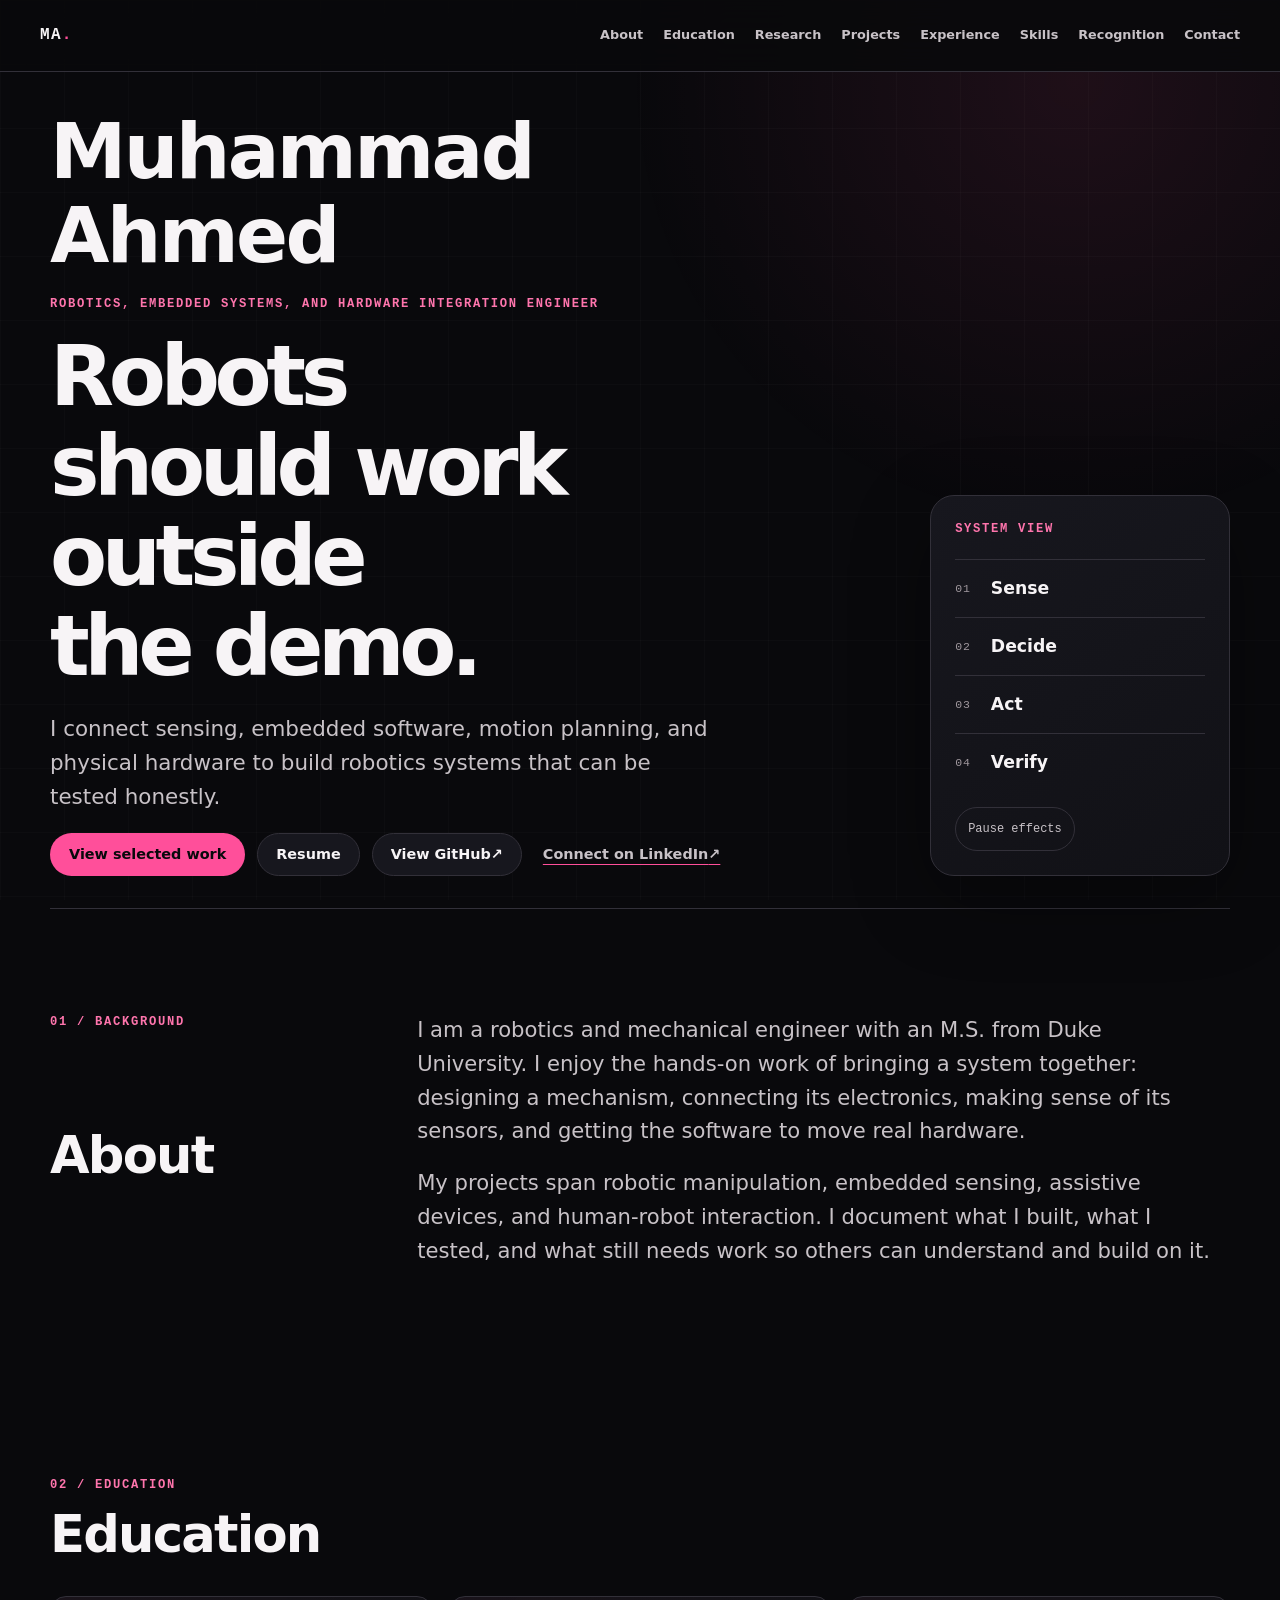
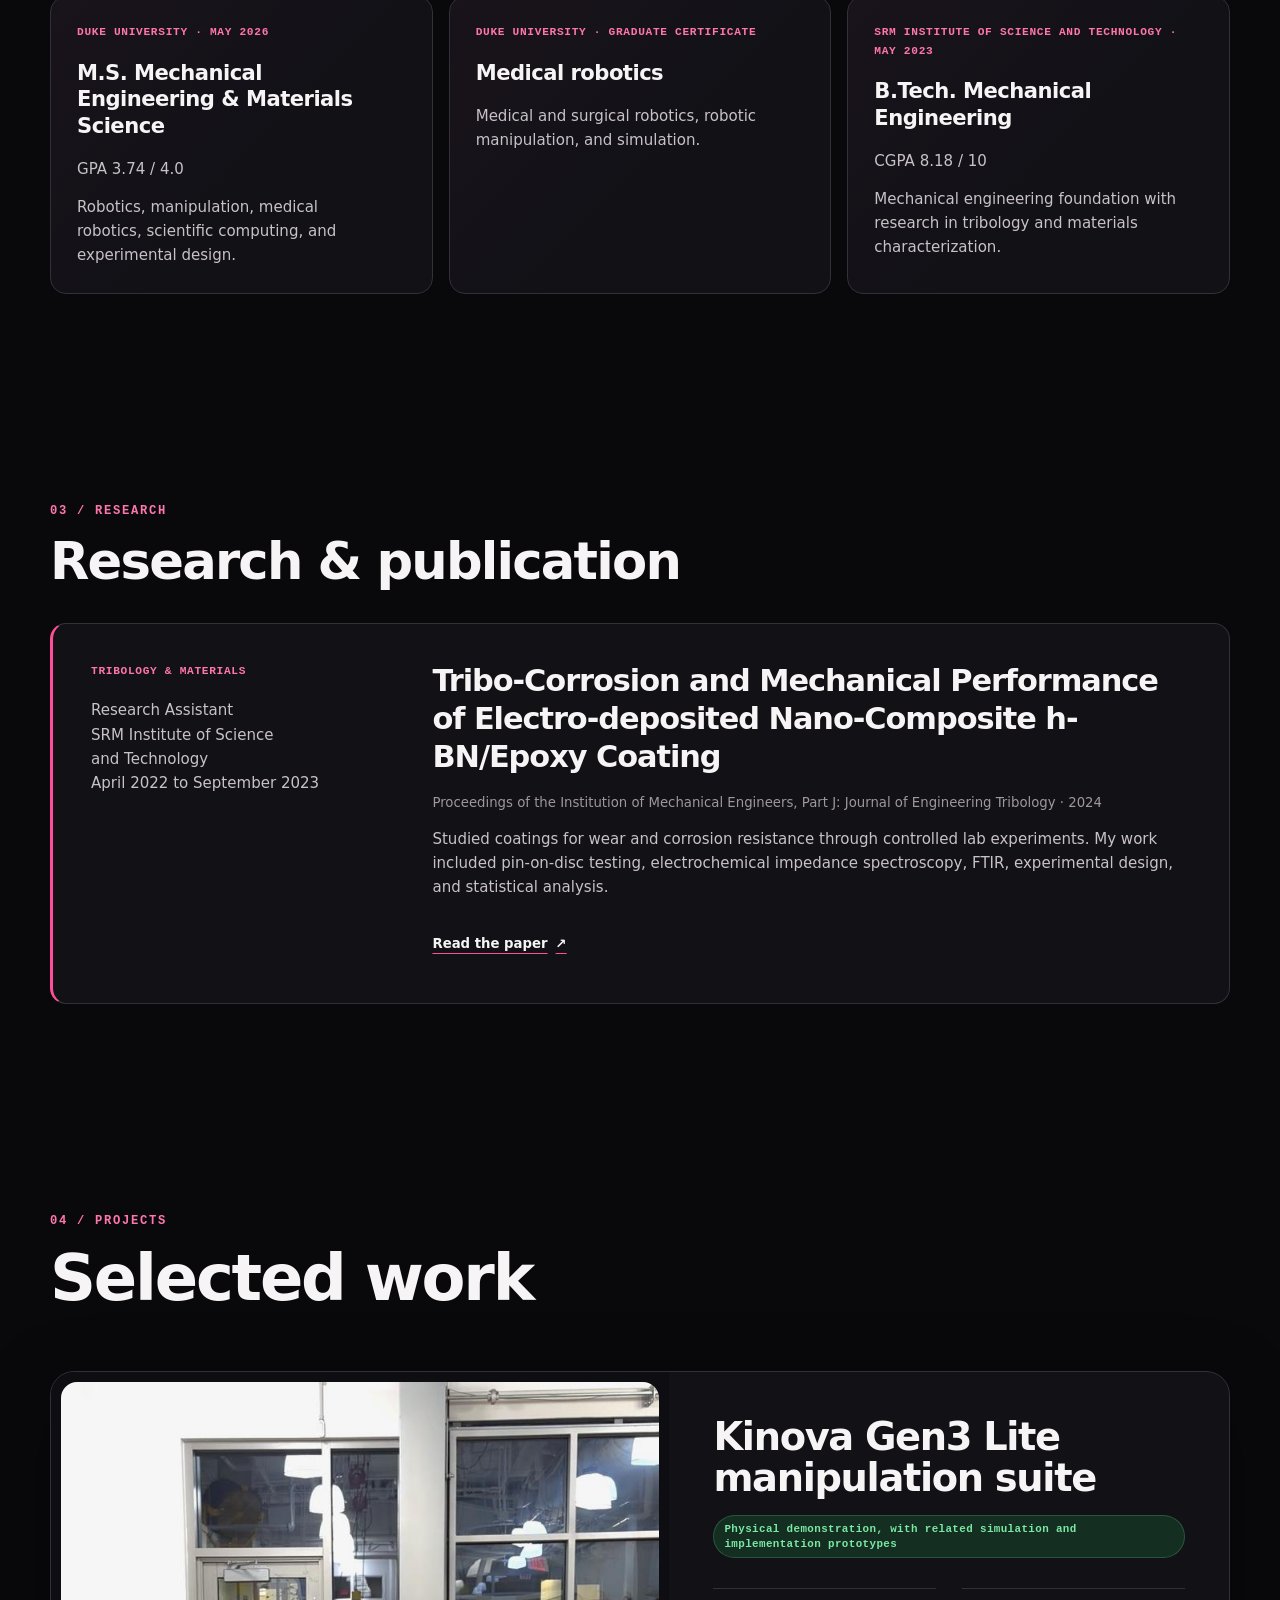
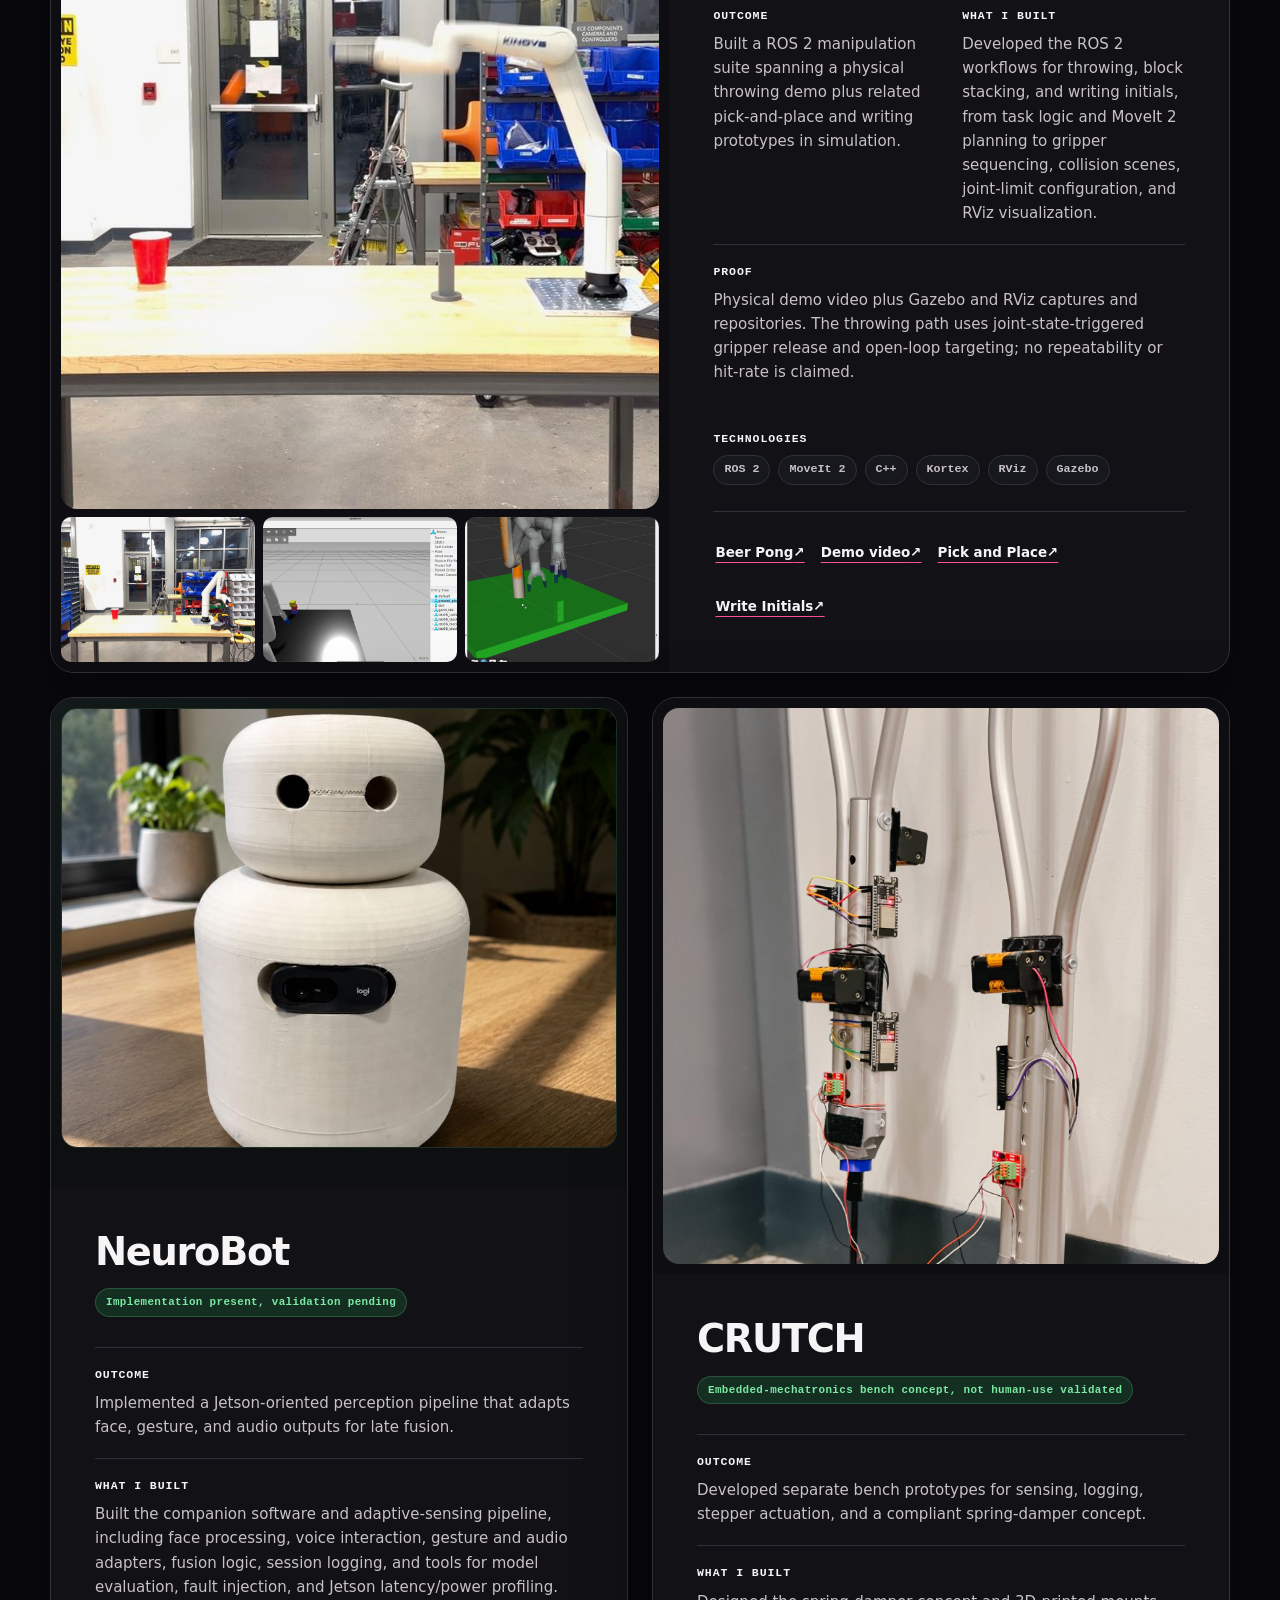
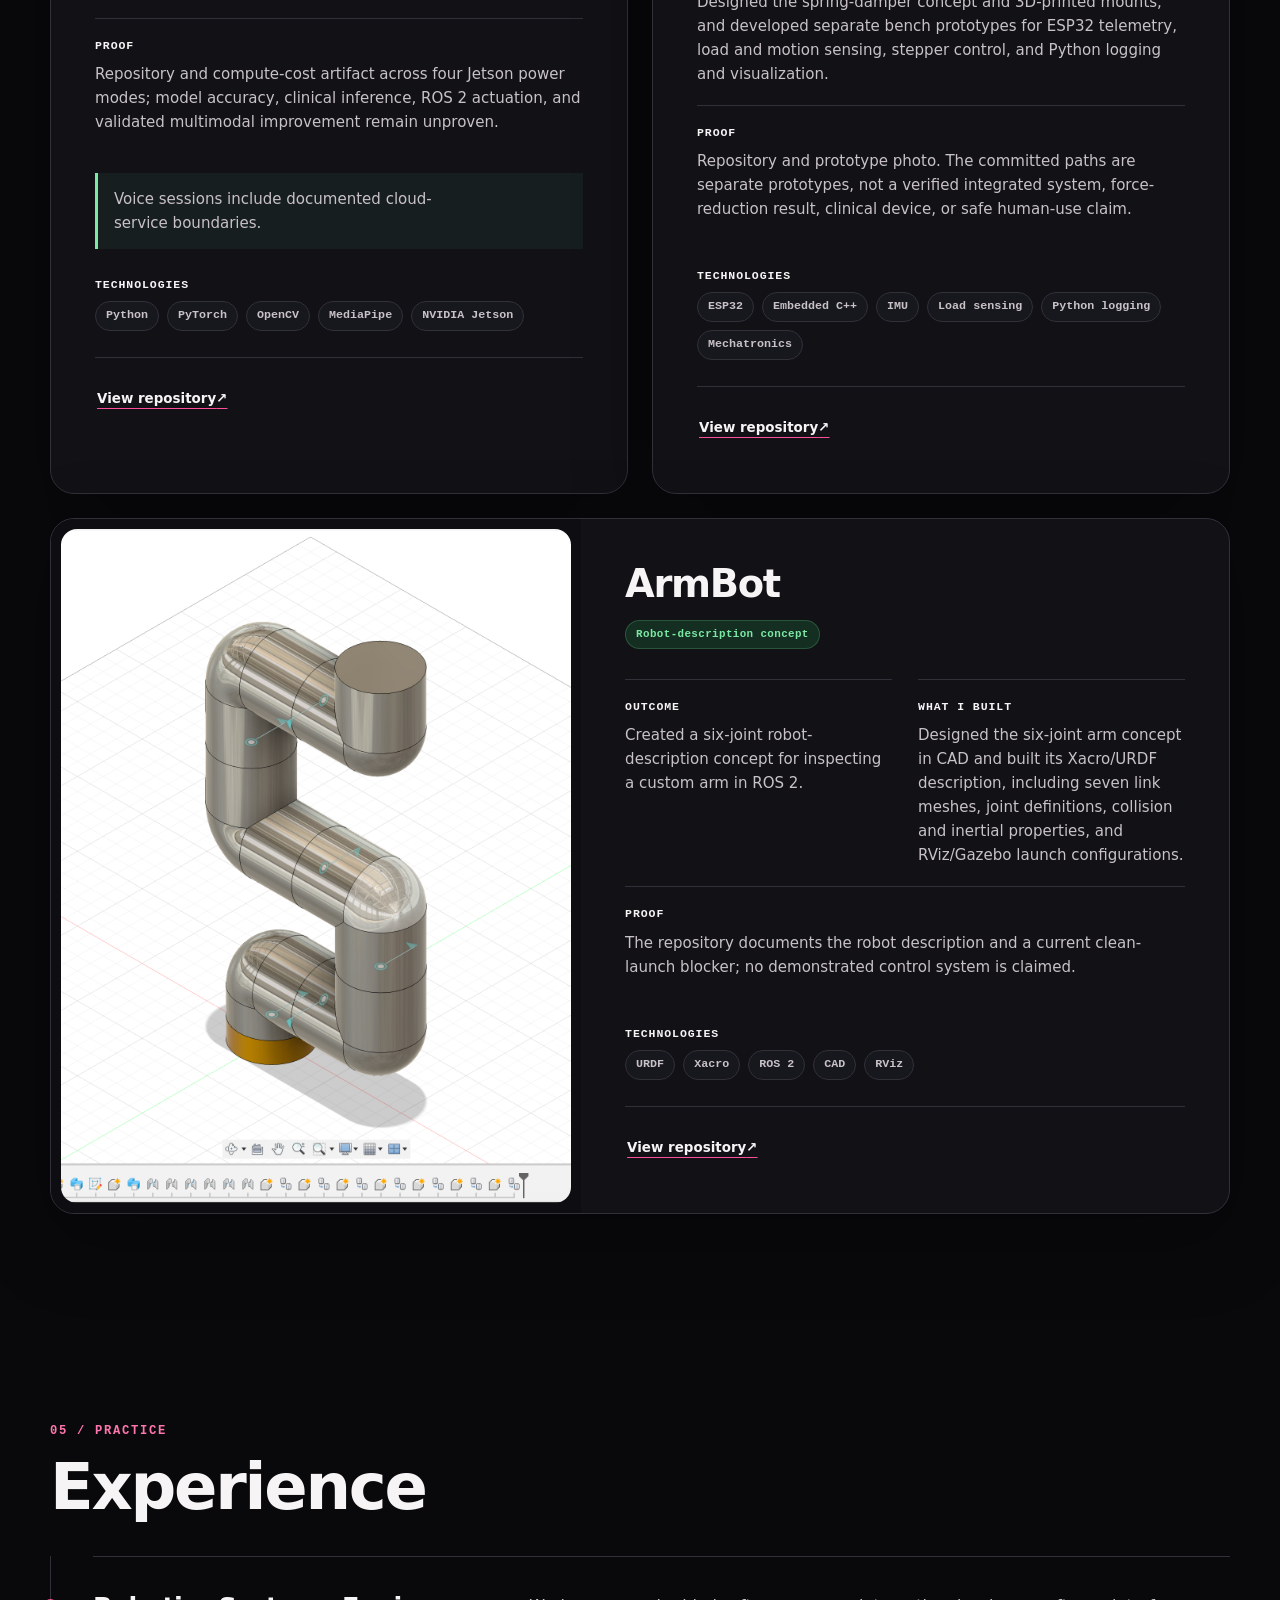
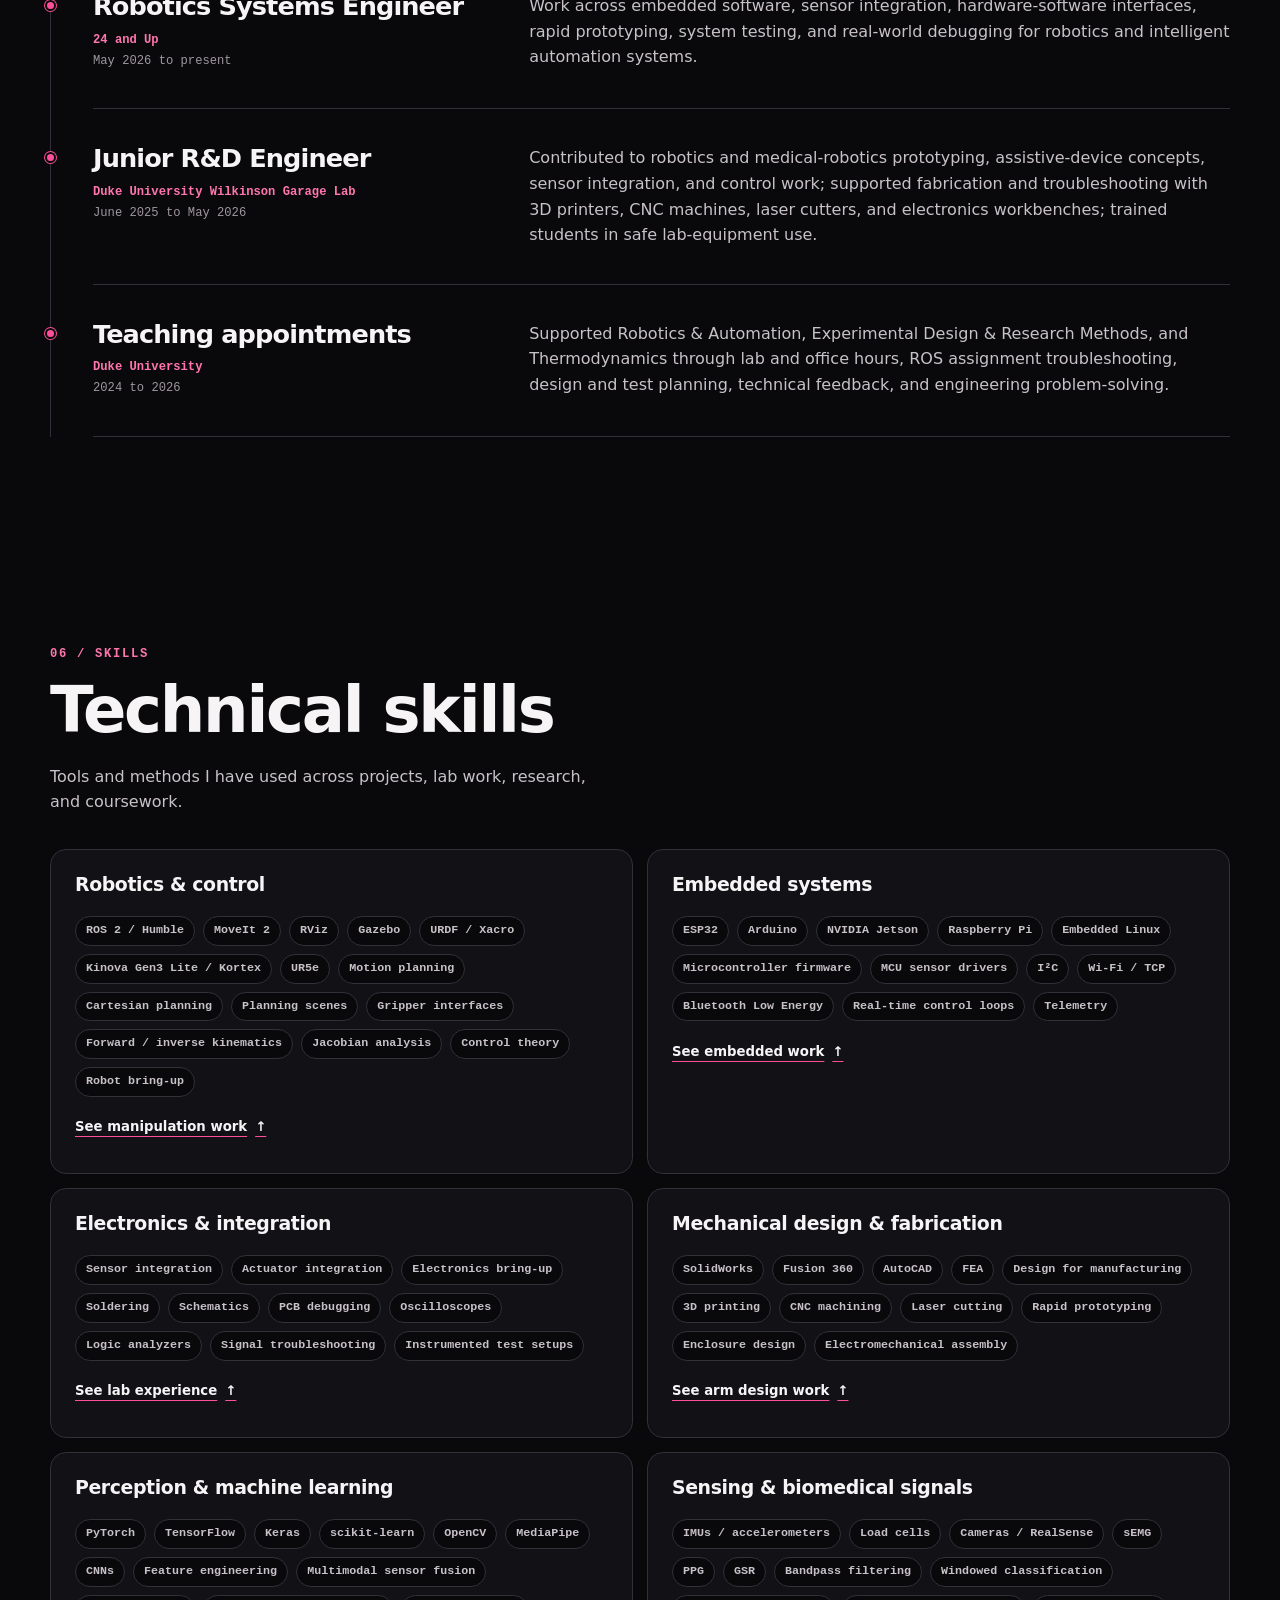
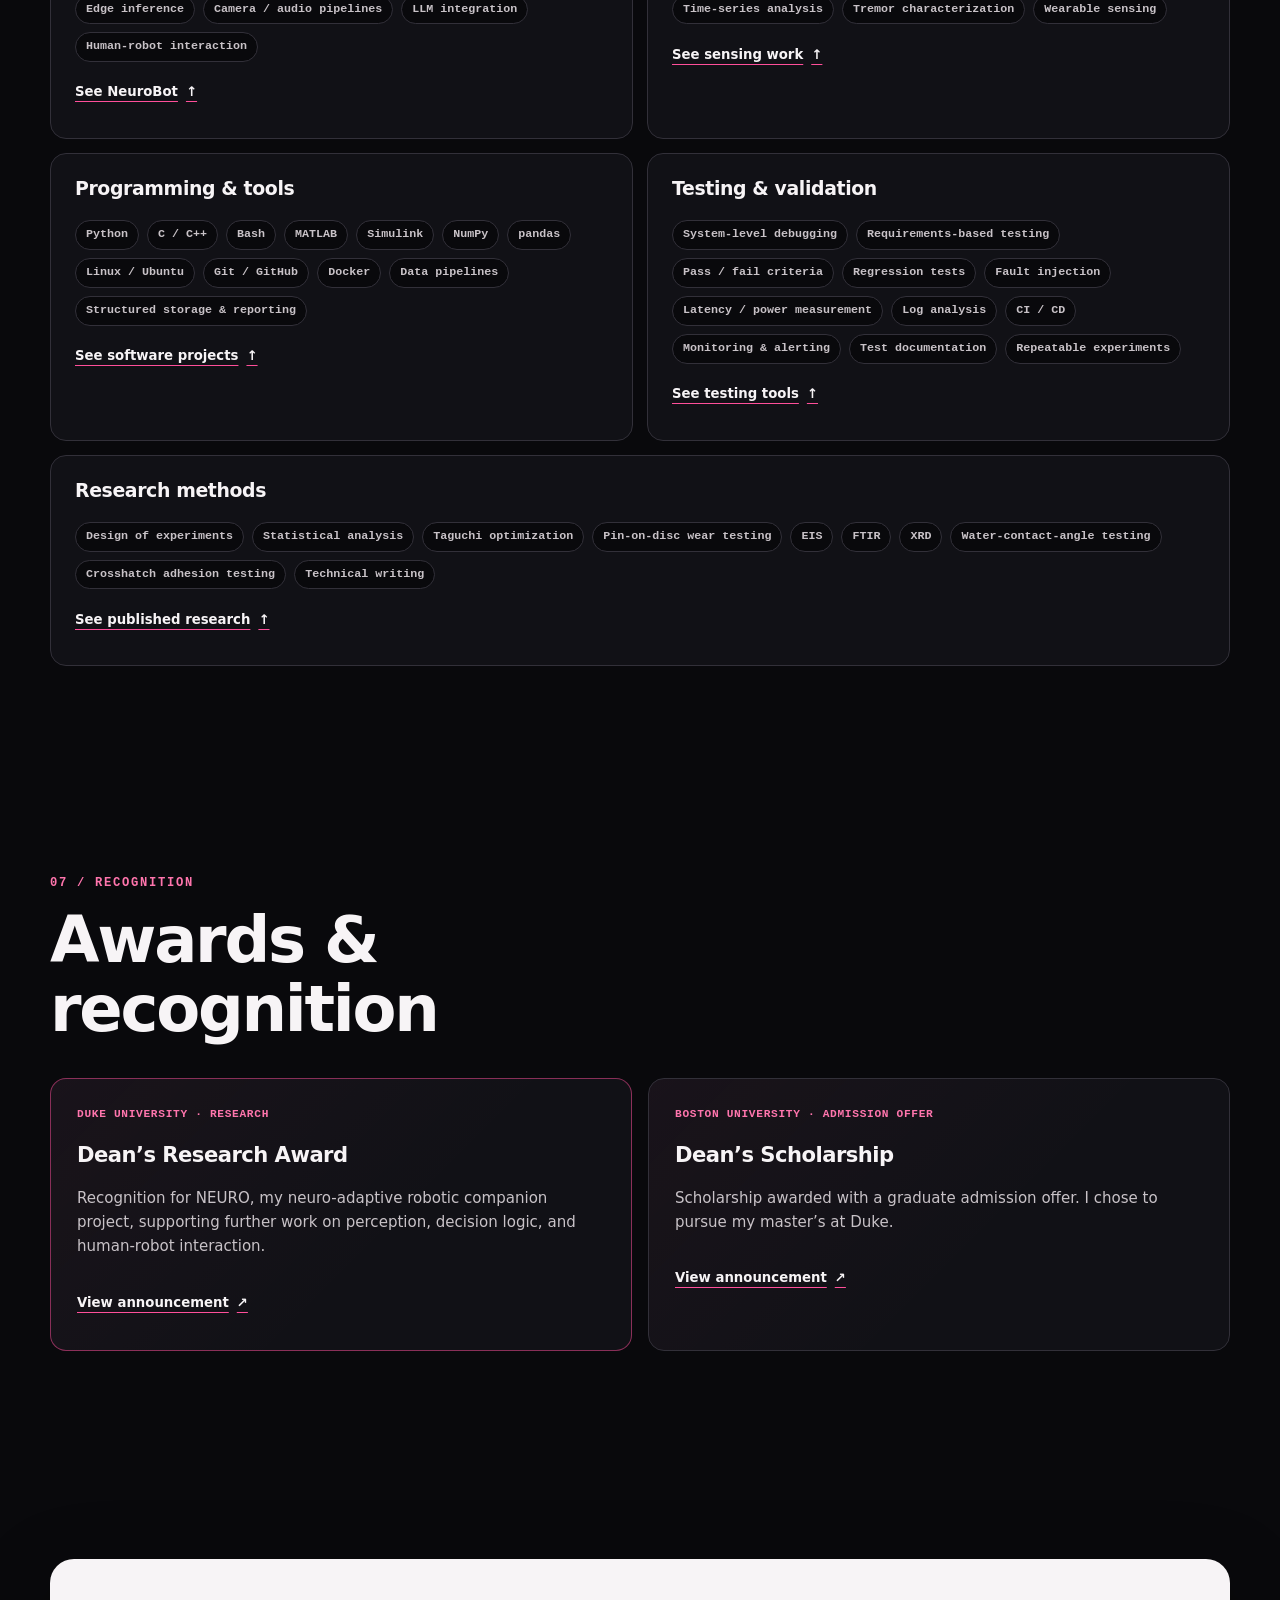
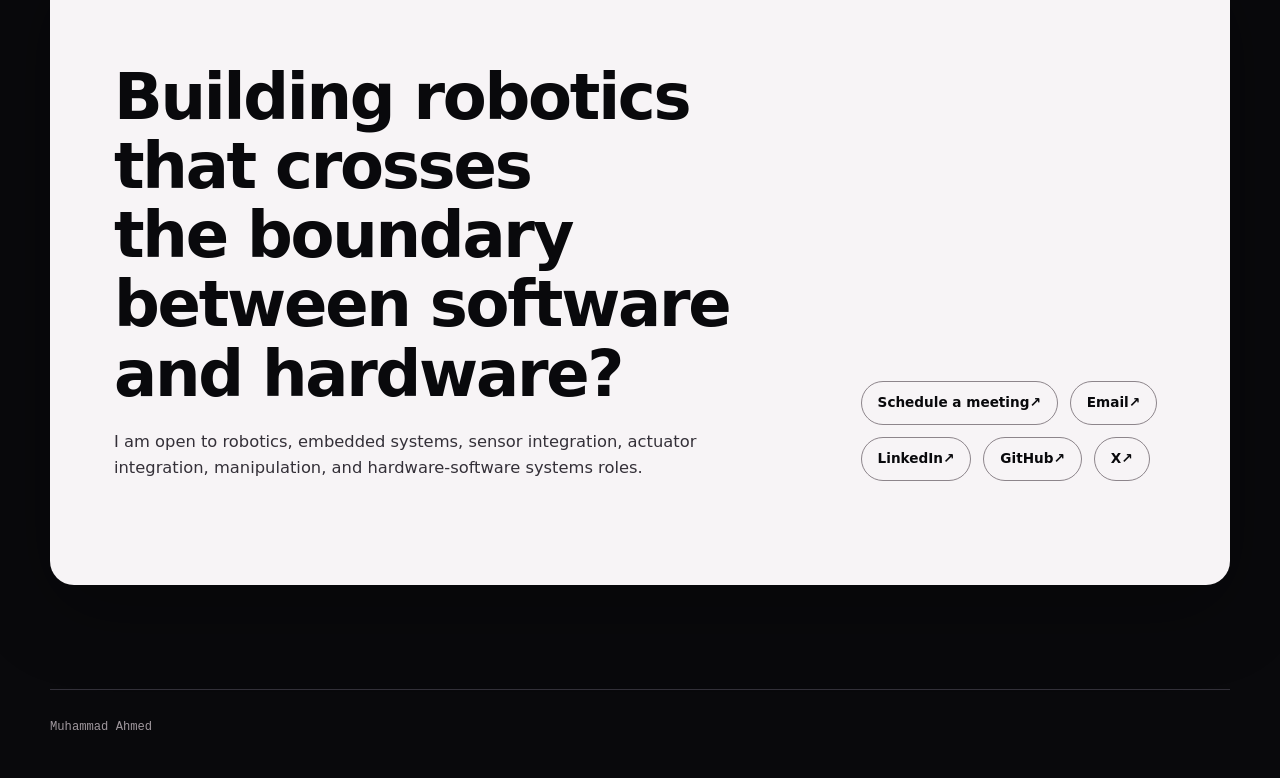
==== index.html @ 580969c0 "Clarify full project scope with What I built descriptions" ====
<!doctype html>
<html lang="en">
<head>
  <meta charset="utf-8">
  <meta name="viewport" content="width=device-width, initial-scale=1">
  <title>Muhammad Ahmed | Robotics and Embedded Systems Engineer</title>
  <meta name="description" content="Robotics and embedded systems portfolio featuring ROS 2 manipulation, embedded sensing, edge perception, and hardware-software integration projects by Muhammad Ahmed.">
  <link rel="canonical" href="https://ahmedshaikh77.github.io/Muhammad-Ahmed-Portfolio/">
  <link rel="icon" href="assets/icons/favicon.svg" type="image/svg+xml">
  <meta name="theme-color" content="#09090c">
  <meta property="og:type" content="profile">
  <meta property="og:title" content="Muhammad Ahmed | Robotics and Embedded Systems Engineer">
  <meta property="og:description" content="Selected work in ROS 2 manipulation, embedded sensing, edge perception, and hardware-software integration.">
  <meta property="og:url" content="https://ahmedshaikh77.github.io/Muhammad-Ahmed-Portfolio/">
  <meta property="og:image" content="https://ahmedshaikh77.github.io/Muhammad-Ahmed-Portfolio/assets/images/social-preview.png">
  <meta property="og:image:width" content="1200">
  <meta property="og:image:height" content="630">
  <meta name="twitter:card" content="summary_large_image">
  <meta name="twitter:title" content="Muhammad Ahmed | Robotics and Embedded Systems Engineer">
  <meta name="twitter:description" content="Selected work in ROS 2, embedded sensing, and edge perception.">
  <meta name="twitter:image" content="https://ahmedshaikh77.github.io/Muhammad-Ahmed-Portfolio/assets/images/social-preview.png">
  <link rel="stylesheet" href="assets/css/styles.css?v=20260903-5">
  <link rel="stylesheet" href="assets/css/effects.css?v=20260903-2">
  <script type="application/ld+json">
  {
    "@context": "https://schema.org",
    "@type": "ProfilePage",
    "url": "https://ahmedshaikh77.github.io/Muhammad-Ahmed-Portfolio/",
    "mainEntity": {
      "@type": "Person",
      "name": "Muhammad Ahmed",
      "jobTitle": "Robotics, Embedded Systems, and Hardware Integration Engineer",
      "email": "mailto:muhammadahmed.shaikh@duke.edu",
      "alumniOf": {
        "@type": "CollegeOrUniversity",
        "name": "Duke University"
      },
      "sameAs": [
        "https://github.com/Ahmedshaikh77",
        "https://www.linkedin.com/in/muhammad-ahmed-nazir-shaikh/",
        "https://x.com/ShaikhRobotics"
      ]
    }
  }
  </script>
</head>
<body>
  <a class="skip-link" href="#main-content">Skip to main content</a>
  <header class="site-header" data-header>
    <a class="brand" href="#top" aria-label="Muhammad Ahmed, home">MA<span aria-hidden="true">.</span></a>
    <button class="menu-button" type="button" aria-controls="primary-navigation" aria-expanded="false">
      <span class="menu-button__label">Menu</span>
      <span class="menu-button__icon" aria-hidden="true"></span>
    </button>
    <nav id="primary-navigation" class="site-nav" aria-label="Primary navigation">
      <a href="#about">About</a>
      <a href="#education">Education</a>
      <a href="#research">Research</a>
      <a href="#work">Projects</a>
      <a href="#experience">Experience</a>
      <a href="#capabilities">Skills</a>
      <a href="#recognition">Recognition</a>
      <a href="#contact">Contact</a>
    </nav>
  </header>
  <main id="main-content">
    <section id="top" class="hero" aria-labelledby="hero-title">
      <canvas class="hero-stream" aria-hidden="true" hidden></canvas>
      <div class="hero__copy">
        <p class="hero__name">Muhammad Ahmed</p>
        <p class="eyebrow">Robotics, Embedded Systems, and Hardware Integration Engineer</p>
        <h1 id="hero-title">Robots should work outside the demo.</h1>
        <p class="hero__lede">I connect sensing, embedded software, motion planning, and physical hardware to build robotics systems that can be tested honestly.</p>
        <div class="hero__actions" aria-label="Portfolio actions">
          <a class="button button--primary" href="#work">View selected work</a>
          <a class="button button--secondary" href="assets/resume/Muhammad-Ahmed.pdf" target="_blank" rel="noopener noreferrer" aria-label="Open Muhammad Ahmed resume (opens in a new tab)">Resume</a>
          <a class="button button--secondary" href="https://github.com/Ahmedshaikh77" target="_blank" rel="noopener noreferrer" aria-label="View Muhammad Ahmed on GitHub (opens in a new tab)">View GitHub <span aria-hidden="true">&#8599;</span></a>
          <a class="text-link" href="https://www.linkedin.com/in/muhammad-ahmed-nazir-shaikh/" target="_blank" rel="noopener noreferrer" aria-label="Connect with Muhammad Ahmed on LinkedIn (opens in a new tab)">Connect on LinkedIn <span aria-hidden="true">&#8599;</span></a>
        </div>
      </div>
      <aside class="hero__system" aria-label="Engineering focus">
        <p class="system-label">SYSTEM VIEW</p>
        <ol>
          <li><span>01</span> Sense</li>
          <li><span>02</span> Decide</li>
          <li><span>03</span> Act</li>
          <li><span>04</span> Verify</li>
        </ol>
        <button class="motion-toggle" type="button" hidden>Pause effects</button>
      </aside>
    </section>

    <section id="about" class="about" aria-labelledby="about-title">
      <div class="section-heading"><h2 id="about-title">About</h2></div>
      <div class="about__copy">
        <p>I am a robotics and mechanical engineer with an M.S. from Duke University. I enjoy the hands-on work of bringing a system together: designing a mechanism, connecting its electronics, making sense of its sensors, and getting the software to move real hardware.</p>
        <p>My projects span robotic manipulation, embedded sensing, assistive devices, and human-robot interaction. I document what I built, what I tested, and what still needs work so others can understand and build on it.</p>
      </div>
    </section>

    <section id="education" class="education" aria-labelledby="education-title">
      <div class="section-heading"><h2 id="education-title">Education</h2></div>
      <div class="education__grid">
        <article class="education-card">
          <p class="detail-label">Duke University · May 2026</p>
          <h3>M.S. Mechanical Engineering &amp; Materials Science</h3>
          <p>GPA 3.74 / 4.0</p>
          <p class="education-card__focus">Robotics, manipulation, medical robotics, scientific computing, and experimental design.</p>
        </article>
        <article class="education-card">
          <p class="detail-label">Duke University · Graduate Certificate</p>
          <h3>Medical robotics</h3>
          <p class="education-card__focus">Medical and surgical robotics, robotic manipulation, and simulation.</p>
        </article>
        <article class="education-card">
          <p class="detail-label">SRM Institute of Science and Technology · May 2023</p>
          <h3>B.Tech. Mechanical Engineering</h3>
          <p>CGPA 8.18 / 10</p>
          <p class="education-card__focus">Mechanical engineering foundation with research in tribology and materials characterization.</p>
        </article>
      </div>
    </section>

    <section id="research" class="research" aria-labelledby="research-title">
      <div class="section-heading"><h2 id="research-title">Research &amp; publication</h2></div>
      <article class="publication">
        <div class="publication__context"><p class="detail-label">Tribology &amp; materials</p><p>Research Assistant<br>SRM Institute of Science and Technology<br>April 2022 to September 2023</p></div>
        <div class="publication__body">
          <h3>Tribo-Corrosion and Mechanical Performance of Electro-deposited Nano-Composite h-BN/Epoxy Coating</h3>
          <p class="publication__journal">Proceedings of the Institution of Mechanical Engineers, Part J: Journal of Engineering Tribology · 2024</p>
          <p>Studied coatings for wear and corrosion resistance through controlled lab experiments. My work included pin-on-disc testing, electrochemical impedance spectroscopy, FTIR, experimental design, and statistical analysis.</p>
          <a class="evidence-link" href="https://journals.sagepub.com/doi/10.1177/13506501241257560" target="_blank" rel="noopener noreferrer" aria-label="Read Tribo-Corrosion and Mechanical Performance of Electro-deposited Nano-Composite h-BN/Epoxy Coating (opens in a new tab)">Read the paper <span aria-hidden="true">&#8599;</span></a>
        </div>
      </article>
    </section>

    <section id="work" class="work" aria-labelledby="work-title">
      <div class="section-heading">
        <h2 id="work-title">Selected work</h2>
      </div>
      <article id="project-kinova" class="project-card project-card--featured" aria-labelledby="project-kinova-title">
        <div class="project-card__media">
          <figure class="project-card__cover">
            <img src="assets/images/projects/kinova-ball-mid-air.jpeg" alt="Kinova Gen3 Lite arm after releasing a ping-pong ball toward a cup target." width="1600" height="907">
          </figure>
          <div class="project-gallery" aria-label="Supporting Kinova project evidence">
            <figure><img src="assets/images/projects/kinova-wind-up.jpeg" alt="Kinova Gen3 Lite arm in its wind-up pose before throwing a ping-pong ball." width="1600" height="905" loading="lazy"></figure>
            <figure><img src="assets/images/projects/kinova-stack-gazebo.png" alt="Gazebo view of the Kinova Gen3 Lite pick-and-place stacking scene." width="3440" height="1872" loading="lazy"></figure>
            <figure><img src="assets/images/projects/kinova-stack-rviz.png" alt="RViz view of the Kinova Gen3 Lite pick-and-place stack and planning scene." width="1274" height="1008" loading="lazy"></figure>
          </div>
        </div>
        <div class="project-card__content">
          <header class="project-card__header">
            <h3 id="project-kinova-title">Kinova Gen3 Lite manipulation suite</h3>
            <p class="project-card__status">Physical demonstration, with related simulation and implementation prototypes</p>
          </header>
          <dl class="project-card__facts">
            <div><dt>Outcome</dt><dd>Built a ROS 2 manipulation suite spanning a physical throwing demo plus related pick-and-place and writing prototypes in simulation.</dd></div>
            <div><dt>What I built</dt><dd>Developed the ROS 2 workflows for throwing, block stacking, and writing initials, from task logic and MoveIt 2 planning to gripper sequencing, collision scenes, joint-limit configuration, and RViz visualization.</dd></div>
            <div><dt>Proof</dt><dd>Physical demo video plus Gazebo and RViz captures and repositories. The throwing path uses joint-state-triggered gripper release and open-loop targeting; no repeatability or hit-rate is claimed.</dd></div>
          </dl>
          <div class="project-card__technologies">
            <h4>Technologies</h4>
            <ul><li>ROS 2</li><li>MoveIt 2</li><li>C++</li><li>Kortex</li><li>RViz</li><li>Gazebo</li></ul>
          </div>
          <div class="project-card__links" aria-label="Kinova project links">
            <a href="https://github.com/Ahmedshaikh77/KinovaGen3-Beer-Pong" target="_blank" rel="noopener noreferrer" aria-label="View the Kinova Beer Pong repository (opens in a new tab)">Beer Pong <span aria-hidden="true">&#8599;</span></a>
            <a href="https://github.com/Ahmedshaikh77/KinovaGen3-Beer-Pong/blob/main/docs/Kinova%20Gen3%20Lite%20Beer%20Pong%20Demo.mp4" target="_blank" rel="noopener noreferrer" aria-label="View the Kinova Beer Pong demo video (opens in a new tab)">Demo video <span aria-hidden="true">&#8599;</span></a>
            <a href="https://github.com/Ahmedshaikh77/kinovaGen3-Pick-and-Place" target="_blank" rel="noopener noreferrer" aria-label="View the Kinova Pick and Place repository (opens in a new tab)">Pick and Place <span aria-hidden="true">&#8599;</span></a>
            <a href="https://github.com/Ahmedshaikh77/KinovaGen3-Write-Initials" target="_blank" rel="noopener noreferrer" aria-label="View the Kinova Write Initials repository (opens in a new tab)">Write Initials <span aria-hidden="true">&#8599;</span></a>
          </div>
        </div>
      </article>

      <article id="project-neurobot" class="project-card" aria-labelledby="project-neurobot-title">
        <div class="project-card__media"><figure class="project-card__cover"><img src="assets/images/projects/neurobot.jpg" alt="White 3D-printed NeuroBot prototype with a front-facing camera on a sunlit table." width="800" height="1066" loading="lazy"></figure></div>
        <div class="project-card__content">
          <header class="project-card__header"><h3 id="project-neurobot-title">NeuroBot</h3><p class="project-card__status">Implementation present, validation pending</p></header>
          <dl class="project-card__facts">
            <div><dt>Outcome</dt><dd>Implemented a Jetson-oriented perception pipeline that adapts face, gesture, and audio outputs for late fusion.</dd></div>
            <div><dt>What I built</dt><dd>Built the companion software and adaptive-sensing pipeline, including face processing, voice interaction, gesture and audio adapters, fusion logic, session logging, and tools for model evaluation, fault injection, and Jetson latency/power profiling.</dd></div>
            <div><dt>Proof</dt><dd>Repository and compute-cost artifact across four Jetson power modes; model accuracy, clinical inference, ROS 2 actuation, and validated multimodal improvement remain unproven.</dd></div>
          </dl>
          <p class="project-card__note">Voice sessions include documented cloud-service boundaries.</p>
          <div class="project-card__technologies"><h4>Technologies</h4><ul><li>Python</li><li>PyTorch</li><li>OpenCV</li><li>MediaPipe</li><li>NVIDIA Jetson</li></ul></div>
          <div class="project-card__links" aria-label="NeuroBot project links"><a href="https://github.com/Ahmedshaikh77/Neuro-Adaptive-Robotic-Companion" target="_blank" rel="noopener noreferrer" aria-label="View the NeuroBot repository (opens in a new tab)">View repository <span aria-hidden="true">&#8599;</span></a></div>
        </div>
      </article>

      <article id="project-crutch" class="project-card" aria-labelledby="project-crutch-title">
        <div class="project-card__media"><figure class="project-card__cover"><img src="assets/images/projects/crutch-prototype.jpeg" alt="Photograph of the CRUTCH prototype assembly used for exploratory bench work." width="1536" height="1536" loading="lazy"></figure></div>
        <div class="project-card__content">
          <header class="project-card__header"><h3 id="project-crutch-title">CRUTCH</h3><p class="project-card__status">Embedded-mechatronics bench concept, not human-use validated</p></header>
          <dl class="project-card__facts">
            <div><dt>Outcome</dt><dd>Developed separate bench prototypes for sensing, logging, stepper actuation, and a compliant spring-damper concept.</dd></div>
            <div><dt>What I built</dt><dd>Designed the spring-damper concept and 3D-printed mounts, and developed separate bench prototypes for ESP32 telemetry, load and motion sensing, stepper control, and Python logging and visualization.</dd></div>
            <div><dt>Proof</dt><dd>Repository and prototype photo. The committed paths are separate prototypes, not a verified integrated system, force-reduction result, clinical device, or safe human-use claim.</dd></div>
          </dl>
          <div class="project-card__technologies"><h4>Technologies</h4><ul><li>ESP32</li><li>Embedded C++</li><li>IMU</li><li>Load sensing</li><li>Python logging</li><li>Mechatronics</li></ul></div>
          <div class="project-card__links" aria-label="CRUTCH project links"><a href="https://github.com/Ahmedshaikh77/Comfortable-Responsive-Universal-Technology-for-Crutch-Health-CRUTCH" target="_blank" rel="noopener noreferrer" aria-label="View the CRUTCH repository (opens in a new tab)">View repository <span aria-hidden="true">&#8599;</span></a></div>
        </div>
      </article>

      <article id="project-armbot" class="project-card" aria-labelledby="project-armbot-title">
        <div class="project-card__media"><figure class="project-card__cover"><img src="assets/images/projects/armbot-cad.png" alt="CAD perspective view of the six-joint ArmBot concept." width="3452" height="1700" loading="lazy"></figure></div>
        <div class="project-card__content">
          <header class="project-card__header"><h3 id="project-armbot-title">ArmBot</h3><p class="project-card__status">Robot-description concept</p></header>
          <dl class="project-card__facts">
            <div><dt>Outcome</dt><dd>Created a six-joint robot-description concept for inspecting a custom arm in ROS 2.</dd></div>
            <div><dt>What I built</dt><dd>Designed the six-joint arm concept in CAD and built its Xacro/URDF description, including seven link meshes, joint definitions, collision and inertial properties, and RViz/Gazebo launch configurations.</dd></div>
            <div><dt>Proof</dt><dd>The repository documents the robot description and a current clean-launch blocker; no demonstrated control system is claimed.</dd></div>
          </dl>
          <div class="project-card__technologies"><h4>Technologies</h4><ul><li>URDF</li><li>Xacro</li><li>ROS 2</li><li>CAD</li><li>RViz</li></ul></div>
          <div class="project-card__links" aria-label="ArmBot project links"><a href="https://github.com/Ahmedshaikh77/6DOF-Robot" target="_blank" rel="noopener noreferrer" aria-label="View the ArmBot repository (opens in a new tab)">View repository <span aria-hidden="true">&#8599;</span></a></div>
        </div>
      </article>
    </section>

    <section id="experience" class="experience" aria-labelledby="experience-title">
      <div class="section-heading"><h2 id="experience-title">Experience</h2></div>
      <div class="experience__list">
        <article class="experience-item">
          <header><h3>Robotics Systems Engineer</h3><p>24 and Up</p><p><time datetime="2026-05">May 2026</time> to present</p></header>
          <p>Work across embedded software, sensor integration, hardware-software interfaces, rapid prototyping, system testing, and real-world debugging for robotics and intelligent automation systems.</p>
        </article>
        <article class="experience-item">
          <header><h3>Junior R&amp;D Engineer</h3><p>Duke University Wilkinson Garage Lab</p><p><time datetime="2025-06">June 2025</time> to <time datetime="2026-05">May 2026</time></p></header>
          <p>Contributed to robotics and medical-robotics prototyping, assistive-device concepts, sensor integration, and control work; supported fabrication and troubleshooting with 3D printers, CNC machines, laser cutters, and electronics workbenches; trained students in safe lab-equipment use.</p>
        </article>
        <article class="experience-item">
          <header><h3>Teaching appointments</h3><p>Duke University</p><p><time datetime="2024">2024</time> to <time datetime="2026">2026</time></p></header>
          <p>Supported Robotics &amp; Automation, Experimental Design &amp; Research Methods, and Thermodynamics through lab and office hours, ROS assignment troubleshooting, design and test planning, technical feedback, and engineering problem-solving.</p>
        </article>
      </div>
    </section>

    <section id="capabilities" class="capabilities" aria-labelledby="capabilities-title">
      <div class="section-heading"><h2 id="capabilities-title">Technical skills</h2><p class="section-intro">Tools and methods I have used across projects, lab work, research, and coursework.</p></div>
      <div class="capabilities__grid">
        <section class="capability" aria-labelledby="capability-robotics-title"><h3 id="capability-robotics-title">Robotics &amp; control</h3><ul><li>ROS 2 / Humble</li><li>MoveIt 2</li><li>RViz</li><li>Gazebo</li><li>URDF / Xacro</li><li>Kinova Gen3 Lite / Kortex</li><li>UR5e</li><li>Motion planning</li><li>Cartesian planning</li><li>Planning scenes</li><li>Gripper interfaces</li><li>Forward / inverse kinematics</li><li>Jacobian analysis</li><li>Control theory</li><li>Robot bring-up</li></ul><a class="evidence-link" href="#project-kinova">See manipulation work <span aria-hidden="true">&#8593;</span></a></section>
        <section class="capability" aria-labelledby="capability-embedded-title"><h3 id="capability-embedded-title">Embedded systems</h3><ul><li>ESP32</li><li>Arduino</li><li>NVIDIA Jetson</li><li>Raspberry Pi</li><li>Embedded Linux</li><li>Microcontroller firmware</li><li>MCU sensor drivers</li><li>I²C</li><li>Wi-Fi / TCP</li><li>Bluetooth Low Energy</li><li>Real-time control loops</li><li>Telemetry</li></ul><a class="evidence-link" href="#project-crutch">See embedded work <span aria-hidden="true">&#8593;</span></a></section>
        <section class="capability" aria-labelledby="capability-hardware-title"><h3 id="capability-hardware-title">Electronics &amp; integration</h3><ul><li>Sensor integration</li><li>Actuator integration</li><li>Electronics bring-up</li><li>Soldering</li><li>Schematics</li><li>PCB debugging</li><li>Oscilloscopes</li><li>Logic analyzers</li><li>Signal troubleshooting</li><li>Instrumented test setups</li></ul><a class="evidence-link" href="#experience">See lab experience <span aria-hidden="true">&#8593;</span></a></section>
        <section class="capability" aria-labelledby="capability-mechanical-title"><h3 id="capability-mechanical-title">Mechanical design &amp; fabrication</h3><ul><li>SolidWorks</li><li>Fusion 360</li><li>AutoCAD</li><li>FEA</li><li>Design for manufacturing</li><li>3D printing</li><li>CNC machining</li><li>Laser cutting</li><li>Rapid prototyping</li><li>Enclosure design</li><li>Electromechanical assembly</li></ul><a class="evidence-link" href="#project-armbot">See arm design work <span aria-hidden="true">&#8593;</span></a></section>
        <section class="capability" aria-labelledby="capability-perception-title"><h3 id="capability-perception-title">Perception &amp; machine learning</h3><ul><li>PyTorch</li><li>TensorFlow</li><li>Keras</li><li>scikit-learn</li><li>OpenCV</li><li>MediaPipe</li><li>CNNs</li><li>Feature engineering</li><li>Multimodal sensor fusion</li><li>Edge inference</li><li>Camera / audio pipelines</li><li>LLM integration</li><li>Human-robot interaction</li></ul><a class="evidence-link" href="#project-neurobot">See NeuroBot <span aria-hidden="true">&#8593;</span></a></section>
        <section class="capability" aria-labelledby="capability-sensing-title"><h3 id="capability-sensing-title">Sensing &amp; biomedical signals</h3><ul><li>IMUs / accelerometers</li><li>Load cells</li><li>Cameras / RealSense</li><li>sEMG</li><li>PPG</li><li>GSR</li><li>Bandpass filtering</li><li>Windowed classification</li><li>Time-series analysis</li><li>Tremor characterization</li><li>Wearable sensing</li></ul><a class="evidence-link" href="#project-crutch">See sensing work <span aria-hidden="true">&#8593;</span></a></section>
        <section class="capability" aria-labelledby="capability-software-title"><h3 id="capability-software-title">Programming &amp; tools</h3><ul><li>Python</li><li>C / C++</li><li>Bash</li><li>MATLAB</li><li>Simulink</li><li>NumPy</li><li>pandas</li><li>Linux / Ubuntu</li><li>Git / GitHub</li><li>Docker</li><li>Data pipelines</li><li>Structured storage &amp; reporting</li></ul><a class="evidence-link" href="#work">See software projects <span aria-hidden="true">&#8593;</span></a></section>
        <section class="capability" aria-labelledby="capability-testing-title"><h3 id="capability-testing-title">Testing &amp; validation</h3><ul><li>System-level debugging</li><li>Requirements-based testing</li><li>Pass / fail criteria</li><li>Regression tests</li><li>Fault injection</li><li>Latency / power measurement</li><li>Log analysis</li><li>CI / CD</li><li>Monitoring &amp; alerting</li><li>Test documentation</li><li>Repeatable experiments</li></ul><a class="evidence-link" href="#project-neurobot">See testing tools <span aria-hidden="true">&#8593;</span></a></section>
        <section class="capability capability--research" aria-labelledby="capability-research-title"><h3 id="capability-research-title">Research methods</h3><ul><li>Design of experiments</li><li>Statistical analysis</li><li>Taguchi optimization</li><li>Pin-on-disc wear testing</li><li>EIS</li><li>FTIR</li><li>XRD</li><li>Water-contact-angle testing</li><li>Crosshatch adhesion testing</li><li>Technical writing</li></ul><a class="evidence-link" href="#research">See published research <span aria-hidden="true">&#8593;</span></a></section>
      </div>
    </section>

    <section id="recognition" class="recognition" aria-labelledby="recognition-title">
      <div class="section-heading"><h2 id="recognition-title">Awards &amp; recognition</h2></div>
      <div class="recognition__grid">
        <article class="recognition-card recognition-card--featured"><p class="detail-label">Duke University · Research</p><h3>Dean’s Research Award</h3><p>Recognition for NEURO, my neuro-adaptive robotic companion project, supporting further work on perception, decision logic, and human-robot interaction.</p><a class="evidence-link" href="https://www.linkedin.com/feed/update/urn:li:activity:7391179702222176256/" target="_blank" rel="noopener noreferrer" aria-label="View the Dean’s Research Award announcement (opens in a new tab)">View announcement <span aria-hidden="true">&#8599;</span></a></article>
        <article class="recognition-card"><p class="detail-label">Boston University · Admission offer</p><h3>Dean’s Scholarship</h3><p>Scholarship awarded with a graduate admission offer. I chose to pursue my master’s at Duke.</p><a class="evidence-link" href="https://www.linkedin.com/feed/update/urn:li:ugcPost:7210234447785349122/" target="_blank" rel="noopener noreferrer" aria-label="View the graduate scholarship announcement (opens in a new tab)">View announcement <span aria-hidden="true">&#8599;</span></a></article>
      </div>
    </section>

    <section id="contact" class="contact" aria-labelledby="contact-title">
      <div class="contact__copy"><h2 id="contact-title">Building robotics that crosses the boundary between software and hardware?</h2><p>I am open to robotics, embedded systems, sensor integration, actuator integration, manipulation, and hardware-software systems roles.</p></div>
      <address class="contact__links">
        <a href="https://calendly.com/ahmedshaikh655/30min" target="_blank" rel="noopener noreferrer" aria-label="Schedule a meeting with Muhammad Ahmed (opens in a new tab)">Schedule a meeting <span aria-hidden="true">&#8599;</span></a>
        <a href="mailto:muhammadahmed.shaikh@duke.edu">Email <span aria-hidden="true">&#8599;</span></a>
        <a href="https://www.linkedin.com/in/muhammad-ahmed-nazir-shaikh/" target="_blank" rel="noopener noreferrer" aria-label="Connect with Muhammad Ahmed on LinkedIn (opens in a new tab)">LinkedIn <span aria-hidden="true">&#8599;</span></a>
        <a href="https://github.com/Ahmedshaikh77" target="_blank" rel="noopener noreferrer" aria-label="View Muhammad Ahmed on GitHub (opens in a new tab)">GitHub <span aria-hidden="true">&#8599;</span></a>
        <a href="https://x.com/ShaikhRobotics" target="_blank" rel="noopener noreferrer" aria-label="View Muhammad Ahmed on X (opens in a new tab)">X <span aria-hidden="true">&#8599;</span></a>
      </address>
    </section>
  </main>
  <footer class="site-footer"><p>Muhammad Ahmed</p></footer>
  <div class="radar-cursor" aria-hidden="true" hidden><svg viewBox="0 0 32 32" focusable="false"><circle class="r-ring" cx="16" cy="16" r="11"/><circle class="r-ring2" cx="16" cy="16" r="6.5"/><g class="r-tick"><path d="M16 3v3M16 26v3M3 16h3M26 16h3"/></g><circle class="r-blip" cx="21" cy="11.5" r="1.1"/><circle class="r-blip r-blip--second" cx="11" cy="20.5" r="1.1"/><g class="r-sweep"><path class="r-seg" d="M16 16L16 5A11 11 0 0 0 6.47 10.5Z"/><path class="r-line" d="M16 16V5"/></g><circle class="r-dot" cx="16" cy="16" r="1.7"/></svg></div>
  <script src="assets/js/main.js?v=20260903-2" defer></script>
  <script src="assets/js/effects.js?v=20260903-2" defer></script>
</body>
</html>
---- assets/css/styles.css ----
:root {
  color-scheme: dark;
  --bg: #09090c;
  --surface: #111116;
  --surface-raised: #17171e;
  --text: #f7f4f6;
  --muted: #c8c2c7;
  --subtle: #9f979d;
  --accent: #ff4f9a;
  --accent-strong: #ff75ad;
  --evidence: #7be8a3;
  --border: #323039;
  --max-width: 1180px;
  --radius-lg: 24px;
  --radius-md: 16px;
  --shadow: 0 24px 80px rgb(0 0 0 / 0.32);
  --sans: Inter, ui-sans-serif, system-ui, -apple-system, BlinkMacSystemFont, "Segoe UI", sans-serif;
  --mono: "SFMono-Regular", Consolas, "Liberation Mono", monospace;
}

*, *::before, *::after { box-sizing: border-box; }
html { scroll-behavior: smooth; }
body {
  margin: 0;
  min-width: 320px;
  background: var(--bg);
  color: var(--text);
  font-family: var(--sans);
  line-height: 1.6;
  text-rendering: optimizeLegibility;
}
img { display: block; max-width: 100%; height: auto; }
a { color: inherit; }
button, a { -webkit-tap-highlight-color: transparent; }
:focus-visible { outline: 3px solid var(--accent-strong); outline-offset: 4px; }
.skip-link {
  position: fixed;
  inset: 12px auto auto 12px;
  z-index: 100;
  padding: 10px 14px;
  background: var(--text);
  color: var(--bg);
  transform: translateY(-160%);
}
.skip-link:focus { transform: translateY(0); }

::selection {
  background: var(--accent);
  color: var(--bg);
}

body::before {
  position: fixed;
  inset: 0;
  z-index: -1;
  background:
    radial-gradient(circle at 84% 9%, rgb(255 79 154 / 0.09), transparent 28rem),
    linear-gradient(rgb(255 255 255 / 0.018) 1px, transparent 1px),
    linear-gradient(90deg, rgb(255 255 255 / 0.018) 1px, transparent 1px);
  background-size: auto, 64px 64px, 64px 64px;
  content: "";
  pointer-events: none;
}

h1,
h2,
h3,
h4,
p,
figure,
dl,
dd,
ol,
ul {
  margin-block-start: 0;
}

h1,
h2,
h3,
h4 {
  line-height: 1.08;
  letter-spacing: -0.035em;
}

p,
dd,
li {
  text-wrap: pretty;
}

section[id],
article[id] {
  scroll-margin-top: 104px;
}

main > section,
.site-footer {
  width: min(var(--max-width), calc(100% - 40px));
  margin-inline: auto;
}

main > section:not(.hero) {
  padding-block: 72px;
}

.eyebrow,
.system-label,
.section-heading::before {
  color: var(--accent-strong);
  font-family: var(--mono);
  font-size: 0.76rem;
  font-weight: 700;
  letter-spacing: 0.14em;
  text-transform: uppercase;
}

.section-heading {
  display: grid;
  gap: 12px;
  margin-bottom: 34px;
}

.section-heading::before { content: ""; }
#about .section-heading::before { content: "01 / BACKGROUND"; }
#education .section-heading::before { content: "02 / EDUCATION"; }
#research .section-heading::before { content: "03 / RESEARCH"; }
#work .section-heading::before { content: "04 / PROJECTS"; }
#experience .section-heading::before { content: "05 / PRACTICE"; }
#capabilities .section-heading::before { content: "06 / SKILLS"; }
#recognition .section-heading::before { content: "07 / RECOGNITION"; }

.section-heading h2 {
  max-width: 16ch;
  margin: 0;
  font-size: clamp(2.25rem, 5vw, 4.6rem);
  text-wrap: balance;
}

/* Header and progressive-enhancement navigation */
.site-header {
  position: relative;
  top: 0;
  z-index: 50;
  display: flex;
  flex-wrap: wrap;
  align-items: center;
  justify-content: space-between;
  width: 100%;
  min-height: 72px;
  margin-inline: auto;
  padding-inline: 20px;
  border-bottom: 1px solid var(--border);
  background: rgb(9 9 12 / 0.9);
  backdrop-filter: blur(18px);
}

/* Without JavaScript the expanded navigation scrolls away with the document. */
.js .site-header { position: sticky; }

.brand {
  display: inline-flex;
  align-items: center;
  min-width: 44px;
  min-height: 44px;
  color: var(--text);
  font-family: var(--mono);
  font-size: 1rem;
  font-weight: 800;
  letter-spacing: 0.08em;
  text-decoration: none;
}

.brand span {
  color: var(--accent);
}

.site-nav {
  display: flex;
  flex: 1 0 100%;
  flex-wrap: wrap;
  gap: 2px 20px;
  order: 3;
  padding-block: 8px 14px;
}

.site-nav a {
  display: inline-flex;
  align-items: center;
  min-height: 44px;
  color: var(--muted);
  font-size: 0.88rem;
  font-weight: 650;
  text-decoration: none;
  text-underline-offset: 5px;
}

.site-nav a:hover {
  color: var(--text);
  text-decoration: underline;
  text-decoration-color: var(--accent);
}

.menu-button {
  display: none;
  min-width: 44px;
  min-height: 44px;
  padding: 8px 10px;
  border: 1px solid var(--border);
  border-radius: 999px;
  background: var(--surface);
  color: var(--text);
  font: 700 0.78rem/1 var(--mono);
}

.menu-button__icon {
  position: relative;
  display: inline-block;
  width: 14px;
  height: 10px;
  margin-left: 8px;
  border-block: 1px solid currentcolor;
}

.menu-button__icon::after {
  position: absolute;
  top: 4px;
  left: 0;
  width: 14px;
  border-top: 1px solid currentcolor;
  content: "";
}

.js .menu-button[aria-expanded="true"] .menu-button__icon {
  border-color: transparent;
}

.js .menu-button[aria-expanded="true"] .menu-button__icon::before,
.js .menu-button[aria-expanded="true"] .menu-button__icon::after {
  position: absolute;
  top: 4px;
  left: 0;
  width: 14px;
  border-top: 1px solid currentcolor;
  content: "";
}

.js .menu-button[aria-expanded="true"] .menu-button__icon::before { transform: rotate(45deg); }
.js .menu-button[aria-expanded="true"] .menu-button__icon::after { transform: rotate(-45deg); }

/* Hero */
.hero {
  display: grid;
  gap: 42px;
  align-items: end;
  min-height: min(850px, calc(100svh - 72px));
  padding-block: clamp(72px, 12vw, 144px) 78px;
  border-bottom: 1px solid var(--border);
}

.hero__copy {
  max-width: 880px;
}

.hero__name {
  margin-bottom: 16px;
  font-size: clamp(2.625rem, 6vw, 5rem);
  font-weight: 780;
  letter-spacing: -0.035em;
  line-height: 1.1;
}

.hero .eyebrow {
  margin-bottom: 24px;
}

.hero h1 {
  max-width: 11ch;
  margin-bottom: 28px;
  font-size: clamp(3rem, 8vw, 7rem);
  font-weight: 760;
  letter-spacing: -0.065em;
  text-wrap: balance;
}

.hero__lede {
  max-width: 670px;
  margin-bottom: 24px;
  color: var(--muted);
  font-size: clamp(1.08rem, 2vw, 1.34rem);
}

.availability {
  display: flex;
  gap: 11px;
  align-items: center;
  margin-bottom: 34px;
  color: var(--evidence);
  font-size: 0.92rem;
  font-weight: 650;
}

.availability span {
  flex: 0 0 auto;
  width: 9px;
  height: 9px;
  border-radius: 50%;
  background: var(--evidence);
  box-shadow: 0 0 0 5px rgb(123 232 163 / 0.12);
}

.hero__actions,
.contact__actions,
.contact__links,
.project-card__links {
  display: flex;
  flex-wrap: wrap;
  gap: 12px;
  align-items: center;
}

.button,
.text-link {
  display: inline-flex;
  align-items: center;
  justify-content: center;
  padding: 12px 18px;
  border: 1px solid transparent;
  border-radius: 999px;
  font-size: 0.9rem;
  font-weight: 750;
  line-height: 1.2;
  text-decoration: none;
  transition: border-color 160ms ease, background-color 160ms ease, color 160ms ease, transform 160ms ease;
}

.button:hover,
.text-link:hover {
  transform: translateY(-2px);
}

.button--primary {
  background: var(--accent);
  color: var(--bg);
}

.button--primary:hover {
  background: var(--accent-strong);
}

.button--secondary {
  border-color: var(--border);
  background: var(--surface-raised);
}

.button--secondary:hover {
  border-color: var(--accent);
}

.text-link {
  padding-inline: 8px;
  color: var(--muted);
  text-decoration: underline;
  text-decoration-color: var(--accent);
  text-underline-offset: 5px;
}

.hero__system {
  padding: 24px;
  border: 1px solid var(--border);
  border-radius: var(--radius-lg);
  background: linear-gradient(145deg, var(--surface-raised), var(--surface));
  box-shadow: var(--shadow);
}

.system-label {
  margin-bottom: 20px;
}

.hero__system ol {
  display: grid;
  gap: 0;
  margin: 0;
  padding: 0;
  list-style: none;
  counter-reset: system-step;
}

.hero__system li {
  display: flex;
  gap: 20px;
  align-items: center;
  min-height: 58px;
  border-top: 1px solid var(--border);
  font-size: 1.08rem;
  font-weight: 700;
}

.hero__system li span {
  color: var(--subtle);
  font: 0.72rem/1 var(--mono);
  letter-spacing: 0.08em;
}

/* Evidence-first project hierarchy */
.work {
  display: grid;
  grid-template-columns: minmax(0, 1fr);
  gap: 24px;
}

.work > .section-heading {
  grid-column: 1 / -1;
}

.project-card {
  display: grid;
  grid-template-columns: minmax(0, 1fr);
  overflow: hidden;
  border: 1px solid var(--border);
  border-radius: var(--radius-lg);
  background: var(--surface);
  box-shadow: var(--shadow);
}

.project-card__media {
  min-width: 0;
  padding: 10px;
  background: #0d0d12;
}

.project-card--featured .project-card__media {
  display: grid;
  grid-template-rows: minmax(220px, 1fr) auto;
}

.project-card__cover {
  display: flex;
  align-items: center;
  justify-content: center;
  min-height: 220px;
  height: 100%;
  margin: 0;
  overflow: hidden;
  border-radius: calc(var(--radius-lg) - 8px);
  background: var(--surface-raised);
}

.project-card__cover img {
  width: 100%;
  height: 100%;
  min-height: 220px;
  object-fit: cover;
}

#project-neurobot .project-card__media {
  display: grid;
  min-height: 300px;
  background:
    linear-gradient(135deg, rgb(123 232 163 / 0.05), transparent 45%),
    #0d0f11;
}

#project-neurobot .project-card__cover {
  height: clamp(320px, 38vw, 440px);
  min-height: 0;
  border: 1px solid rgb(123 232 163 / 0.16);
  background:
    linear-gradient(rgb(123 232 163 / 0.055) 1px, transparent 1px),
    linear-gradient(90deg, rgb(123 232 163 / 0.055) 1px, transparent 1px),
    #0a0c0d;
  background-size: 24px 24px;
}

#project-neurobot .project-card__cover img {
  width: 100%;
  height: 100%;
  min-height: 0;
  max-height: none;
  object-fit: cover;
}

.project-gallery {
  display: grid;
  grid-template-columns: repeat(3, minmax(0, 1fr));
  gap: 8px;
  margin-top: 8px;
}

.project-gallery figure {
  margin: 0;
  overflow: hidden;
  aspect-ratio: 4 / 3;
  border-radius: 10px;
  background: var(--surface-raised);
}

.project-gallery img {
  width: 100%;
  height: 100%;
  object-fit: cover;
}

.project-card__content {
  min-width: 0;
  padding: clamp(24px, 4vw, 44px);
}

.project-card__header {
  display: grid;
  gap: 16px;
  margin-bottom: 30px;
}

.project-card__header h3 {
  max-width: 18ch;
  margin: 0;
  font-size: clamp(1.75rem, 3vw, 2.8rem);
  text-wrap: balance;
}

.project-card__status {
  justify-self: start;
  margin: 0;
  padding: 6px 10px;
  border: 1px solid rgb(123 232 163 / 0.2);
  border-radius: 999px;
  background: rgb(25 75 46 / 0.54);
  color: var(--evidence);
  font: 700 0.68rem/1.35 var(--mono);
  letter-spacing: 0.035em;
}

.project-card__facts {
  display: grid;
  gap: 0;
  margin-bottom: 28px;
}

.project-card__facts > div {
  padding-block: 19px;
  border-top: 1px solid var(--border);
}

.project-card__facts dt,
.project-card__technologies h4 {
  margin-bottom: 8px;
  color: var(--text);
  font-family: var(--mono);
  font-size: 0.72rem;
  font-weight: 750;
  letter-spacing: 0.08em;
  line-height: 1.4;
  text-transform: uppercase;
}

.project-card__facts dd,
.project-card__note {
  margin: 0;
  color: var(--muted);
  font-size: 0.94rem;
}

.project-card__note {
  margin: -8px 0 28px;
  padding: 14px 16px;
  border-left: 3px solid var(--evidence);
  background: rgb(123 232 163 / 0.06);
}

.project-card__technologies {
  margin-bottom: 26px;
}

.project-card__technologies ul,
.capability ul {
  display: flex;
  flex-wrap: wrap;
  gap: 8px;
  margin: 0;
  padding: 0;
  list-style: none;
}

.project-card__technologies li,
.capability li {
  padding: 6px 10px;
  border: 1px solid var(--border);
  border-radius: 999px;
  background: var(--surface-raised);
  color: var(--muted);
  font: 600 0.73rem/1.35 var(--mono);
}

.project-card__links {
  padding-top: 20px;
  border-top: 1px solid var(--border);
}

.project-card__links a {
  display: inline-flex;
  align-items: center;
  min-height: 42px;
  padding-inline: 2px;
  color: var(--text);
  font-size: 0.84rem;
  font-weight: 750;
  text-decoration: underline;
  text-decoration-color: var(--accent);
  text-underline-offset: 5px;
}

.project-card__links a:hover {
  color: var(--accent-strong);
}

/* Experience timeline */
.experience__list {
  display: grid;
}

.experience-item {
  padding-block: 26px;
  border-top: 1px solid var(--border);
}

.experience-item:last-child {
  border-bottom: 1px solid var(--border);
}

.experience-item header {
  margin-bottom: 16px;
}

.experience-item h3 {
  margin-bottom: 10px;
  font-size: clamp(1.35rem, 2vw, 1.7rem);
}

.experience-item header p {
  margin-bottom: 2px;
  color: var(--subtle);
  font: 0.76rem/1.55 var(--mono);
}

.experience-item header p:first-of-type {
  color: var(--accent-strong);
  font-weight: 700;
}

.experience-item > p {
  max-width: 760px;
  margin: 0;
  color: var(--muted);
}

/* Capability cards */
.capabilities__grid {
  display: grid;
  grid-template-columns: minmax(0, 1fr);
  gap: 14px;
}

.capability {
  min-width: 0;
  padding: 24px;
  border: 1px solid var(--border);
  border-radius: var(--radius-md);
  background: var(--surface);
}

.capability h3 {
  margin-bottom: 22px;
  font-size: 1.18rem;
  letter-spacing: -0.02em;
}

.capability h3 a {
  text-decoration-color: var(--accent);
  text-decoration-thickness: 2px;
  text-underline-offset: 5px;
}

.capability h3 a:hover {
  color: var(--accent-strong);
}

.capability li {
  background: var(--bg);
  white-space: normal;
}

/* Background, education, and research */
.about__copy > p {
  max-width: 800px;
  margin: 0;
  color: var(--muted);
  font-size: clamp(1.08rem, 2vw, 1.32rem);
}

.about__copy > p + p { margin-top: 18px; }

.education__grid,
.recognition__grid {
  display: grid;
  grid-template-columns: minmax(0, 1fr);
  gap: 16px;
}

.education-card,
.recognition-card {
  min-width: 0;
  padding: 26px;
  border: 1px solid var(--border);
  border-radius: var(--radius-md);
  background: linear-gradient(135deg, rgb(255 79 154 / 0.035), transparent 60%), var(--surface);
}

.education-card h3,
.recognition-card h3 {
  margin-bottom: 18px;
  font-size: 1.32rem;
  line-height: 1.25;
  letter-spacing: -0.025em;
}

.education-card p,
.recognition-card p,
.publication p {
  margin-bottom: 14px;
  color: var(--muted);
  font-size: 0.94rem;
}

.education-card p:last-child,
.publication p:last-child { margin-bottom: 0; }

.detail-label,
.education-card .detail-label,
.recognition-card .detail-label,
.publication .detail-label {
  margin-bottom: 18px;
  color: var(--accent-strong);
  font: 650 0.7rem/1.65 var(--mono);
  letter-spacing: 0.06em;
  text-transform: uppercase;
}

.publication {
  display: grid;
  gap: 24px;
  padding: clamp(24px, 4vw, 38px);
  border: 1px solid var(--border);
  border-left: 3px solid var(--accent);
  border-radius: var(--radius-md);
  background: var(--surface);
}

.publication h3 {
  margin-bottom: 16px;
  font-size: clamp(1.35rem, 2.4vw, 1.9rem);
  line-height: 1.25;
}

.publication .publication__journal {
  color: var(--subtle);
  font-size: 0.83rem;
}

.evidence-link {
  display: inline-flex;
  gap: 8px;
  align-items: center;
  min-height: 44px;
  margin-top: 8px;
  font-size: 0.83rem;
  font-weight: 650;
  text-decoration-color: var(--accent);
  text-underline-offset: 5px;
}

.evidence-link:hover { color: var(--accent-strong); }
.section-intro {
  max-width: 660px;
  margin: 6px 0 0;
  color: var(--muted);
}

.recognition-card--featured { border-color: rgb(255 79 154 / 0.5); }

/* High-contrast contact panel */
.contact {
  display: grid;
  gap: 34px;
  margin-block: 72px;
  padding: clamp(28px, 6vw, 64px);
  border-radius: var(--radius-lg);
  background: var(--text);
  color: var(--bg);
  box-shadow: var(--shadow);
}

.contact__copy h2 {
  max-width: 19ch;
  margin-bottom: 20px;
  font-size: clamp(2rem, 5vw, 4.4rem);
  text-wrap: balance;
}

.contact__copy p {
  max-width: 650px;
  margin: 0;
  color: #343038;
  font-size: 1.02rem;
}

.contact__links {
  min-width: 0;
  align-content: start;
  font-style: normal;
}

.contact__links a {
  display: inline-flex;
  align-items: center;
  justify-content: center;
  max-width: 100%;
  min-height: 44px;
  padding: 10px 16px;
  border: 1px solid #8d858b;
  border-radius: 999px;
  color: var(--bg);
  font-size: 0.85rem;
  font-weight: 750;
  overflow-wrap: anywhere;
  text-align: center;
  text-decoration: none;
}

.contact__links a:hover {
  border-color: var(--bg);
  background: var(--bg);
  color: var(--text);
}

.contact :focus-visible {
  outline-color: #9a1450;
}

/* Footer */
.site-footer {
  padding-block: 28px 42px;
  border-top: 1px solid var(--border);
}

.site-footer p {
  margin: 0;
  color: var(--subtle);
  font: 0.76rem/1.5 var(--mono);
}

@media (min-width: 640px) {
  .capabilities__grid {
    grid-template-columns: repeat(2, minmax(0, 1fr));
  }

  .capability--research { grid-column: 1 / -1; }
}

@media (min-width: 768px) {
  main > section,
  .site-footer {
    width: min(var(--max-width), calc(100% - 80px));
  }

  main > section:not(.hero) {
    padding-block: 104px;
  }

  .project-card--featured,
  #project-armbot {
    grid-template-columns: minmax(0, 1.05fr) minmax(0, 0.95fr);
  }

  #project-armbot {
    grid-template-columns: minmax(0, 0.9fr) minmax(0, 1.1fr);
  }

  .experience__list {
    position: relative;
    gap: 0;
    padding-left: 42px;
    border-left: 1px solid var(--border);
  }

  .experience-item {
    position: relative;
    display: grid;
    grid-template-columns: minmax(220px, 0.72fr) minmax(0, 1.28fr);
    gap: 42px;
    padding-block: 36px;
  }

  .experience-item::before {
    position: absolute;
    top: 43px;
    left: -48px;
    width: 11px;
    height: 11px;
    border: 2px solid var(--bg);
    border-radius: 50%;
    background: var(--accent);
    box-shadow: 0 0 0 1px var(--accent);
    content: "";
  }

  .experience-item header {
    margin: 0;
  }

  .contact {
    grid-template-columns: minmax(0, 1.4fr) minmax(250px, 0.6fr);
    align-items: end;
    margin-block: 104px;
  }
}

@media (min-width: 900px) {
  .site-header {
    flex-wrap: nowrap;
    padding-inline: 40px;
  }

  .site-nav {
    flex: 0 1 auto;
    flex-wrap: nowrap;
    justify-content: flex-end;
    order: initial;
    width: auto;
    padding-block: 0;
    gap: 12px;
  }

  .site-nav a {
    font-size: 0.8rem;
  }

  .hero {
    grid-template-columns: minmax(0, 1.45fr) minmax(280px, 0.55fr);
    gap: clamp(48px, 7vw, 92px);
    min-height: auto;
    padding-block: 38px 32px;
  }

  .hero .eyebrow {
    margin-bottom: 18px;
  }

  .hero h1 {
    max-width: 10ch;
    margin-bottom: 20px;
    font-size: clamp(3rem, 6.5vw, 5.75rem);
  }

  .hero__lede {
    margin-bottom: 18px;
  }

  .availability {
    margin-bottom: 24px;
  }

  .work {
    grid-template-columns: repeat(2, minmax(0, 1fr));
  }

  .project-card--featured,
  #project-armbot {
    grid-column: 1 / -1;
  }

  .about {
    display: grid;
    grid-template-columns: minmax(180px, 0.4fr) minmax(0, 1fr);
    gap: 42px;
  }

  .about > .section-heading {
    margin-bottom: 0;
  }

  .education__grid {
    grid-template-columns: repeat(3, minmax(0, 1fr));
  }

  .recognition__grid {
    grid-template-columns: repeat(2, minmax(0, 1fr));
  }

  .publication {
    grid-template-columns: minmax(200px, 0.4fr) minmax(0, 1fr);
    gap: 38px;
  }
}

@media (min-width: 1000px) {
  .capabilities__grid {
    grid-template-columns: repeat(2, minmax(0, 1fr));
  }

  .site-nav { gap: 20px; }

  .project-card--featured .project-card__facts,
  #project-armbot .project-card__facts {
    grid-template-columns: repeat(2, minmax(0, 1fr));
    gap: 0 26px;
  }

  .project-card--featured .project-card__facts > div:last-child,
  #project-armbot .project-card__facts > div:last-child {
    grid-column: 1 / -1;
  }
}

@media (max-width: 899px) {
  .js .menu-button {
    display: inline-flex;
    align-items: center;
    justify-content: center;
  }

  .js .site-nav {
    display: none;
  }

  .js .site-nav[data-open="true"] {
    display: flex;
    max-height: calc(100svh - 72px);
    overflow-y: auto;
    overscroll-behavior: contain;
  }

  .site-nav a {
    flex: 1 1 135px;
    justify-content: center;
  }
}

@media (max-width: 767px) {

  .project-card,
  .project-card--featured,
  #project-armbot {
    grid-template-columns: minmax(0, 1fr);
  }

  .project-card__media { order: 1; }
  .project-card__content { order: 2; }

  .project-gallery {
    grid-template-columns: repeat(2, minmax(0, 1fr));
  }

  .project-gallery figure:first-child {
    grid-column: 1 / -1;
  }

  .hero__actions,
  .contact__actions { align-items: stretch; }
  .capability h3 a,
  .research a {
    display: inline-flex;
    align-items: center;
  }
  .button,
  .text-link,
  .site-nav a,
  .project-card__links a,
  .capability h3 a,
  .research a { min-height: 44px; }
}

main > .about,
main > .education,
main > .research {
  padding-block: clamp(36px, 4.5vw, 64px);
}

.about .section-heading h2,
.education .section-heading h2,
.research .section-heading h2 {
  max-width: none;
  font-size: clamp(2.15rem, 4vw, 3.4rem);
}

@media (prefers-reduced-motion: reduce) {
  html { scroll-behavior: auto; }
  *, *::before, *::after {
    animation-duration: 0.01ms !important;
    animation-iteration-count: 1 !important;
    transition-duration: 0.01ms !important;
    scroll-behavior: auto !important;
  }
}
---- assets/css/effects.css ----
/* Optional, non-interactive decoration with a radar pointer on supported devices. */
.hero {
  position: relative;
  isolation: isolate;
}

.hero-stream {
  position: absolute;
  inset: 0;
  z-index: -1;
  width: 100%;
  height: 100%;
  opacity: 0.3;
  pointer-events: none;
  border-radius: inherit;
  mask-image: linear-gradient(transparent, #000 12%, #000 78%, transparent);
}

.radar-cursor {
  position: fixed;
  z-index: 9999;
  width: 34px;
  height: 34px;
  transform: translate(-50%, -50%);
  pointer-events: none;
  contain: layout style;
}

.radar-cursor svg {
  display: block;
  width: 100%;
  height: 100%;
  overflow: visible;
  filter: drop-shadow(0 0 3px rgb(255 45 120 / 0.3));
}

.radar-cursor .r-ring { fill: none; stroke: rgb(255 45 120 / 0.5); stroke-width: 1.4; }
.radar-cursor .r-ring2 { fill: none; stroke: rgb(255 45 120 / 0.24); stroke-width: 1; }
.radar-cursor .r-tick { fill: none; stroke: rgb(255 45 120 / 0.65); stroke-width: 1.3; stroke-linecap: round; }
.radar-cursor .r-line { fill: none; stroke: #ff2d78; stroke-width: 1.6; stroke-linecap: round; }
.radar-cursor .r-seg { fill: #ff2d78; fill-opacity: 0.16; }
.radar-cursor .r-blip { fill: #ff2d78; }
.radar-cursor .r-dot { fill: #f0f0f0; }

.motion-toggle {
  display: none;
  min-height: 44px;
  margin-top: 16px;
  padding: 8px 12px;
  border: 1px solid var(--border);
  border-radius: 999px;
  background: transparent;
  color: var(--muted);
  font: 0.75rem var(--mono);
  cursor: pointer;
}

.motion-toggle:hover {
  border-color: var(--accent);
  color: var(--text);
}

.hero-stream,
.radar-cursor {
  display: none;
}

@media (min-width: 900px) and (hover: hover) and (pointer: fine) and (prefers-reduced-motion: no-preference) {
  html[data-radar-active="true"],
  html[data-radar-active="true"] * {
    cursor: none !important;
  }

  .hero-stream:not([hidden]),
  .radar-cursor:not([hidden]),
  .motion-toggle:not([hidden]) {
    display: block;
  }

  .radar-cursor:not([hidden]) .r-sweep {
    transform-origin: 16px 16px;
    animation: radar-sweep 2.6s linear infinite;
  }

  .radar-cursor:not([hidden]) .r-blip {
    animation: radar-blip 2.6s linear infinite;
  }

  .radar-cursor:not([hidden]) .r-blip--second {
    animation-delay: 1.3s;
  }
}

@keyframes radar-sweep {
  to { transform: rotate(360deg); }
}

@keyframes radar-blip {
  0%, 8%, 34%, 100% { opacity: 0.12; }
  14% { opacity: 1; }
}
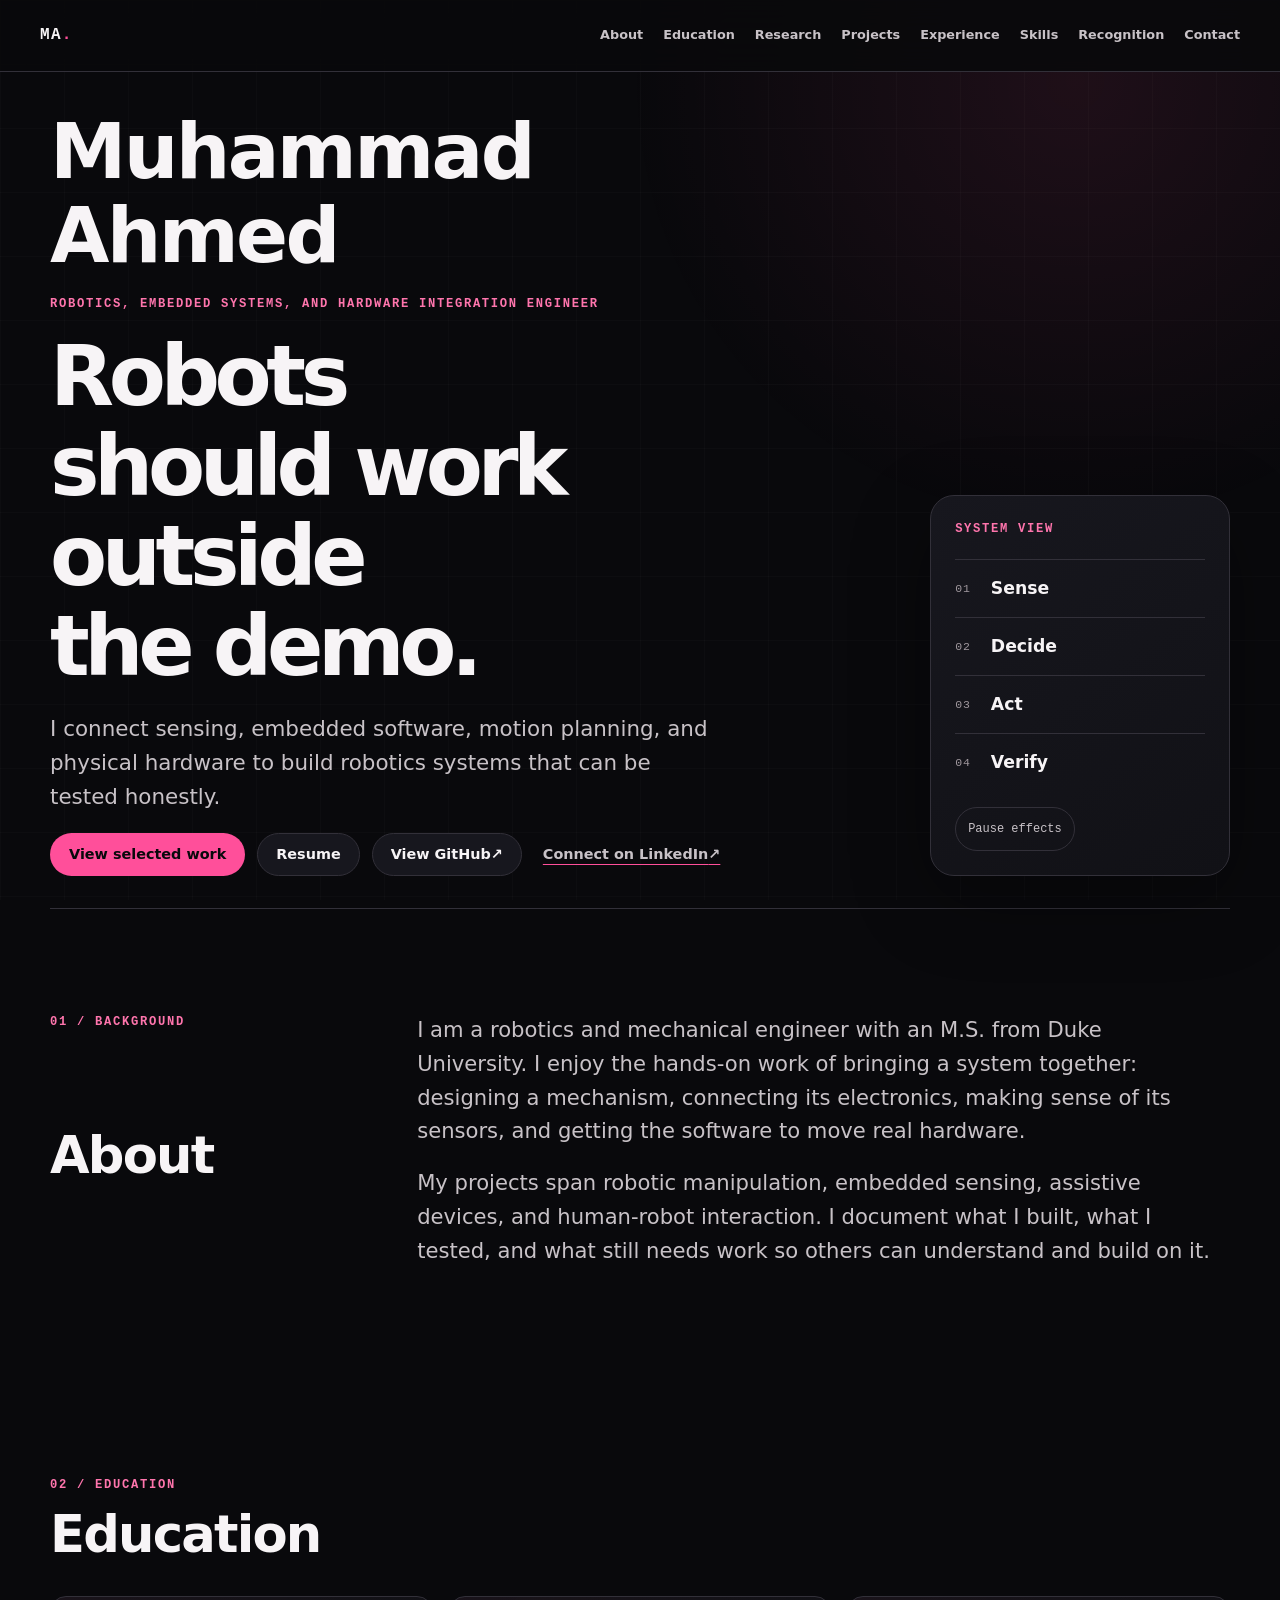
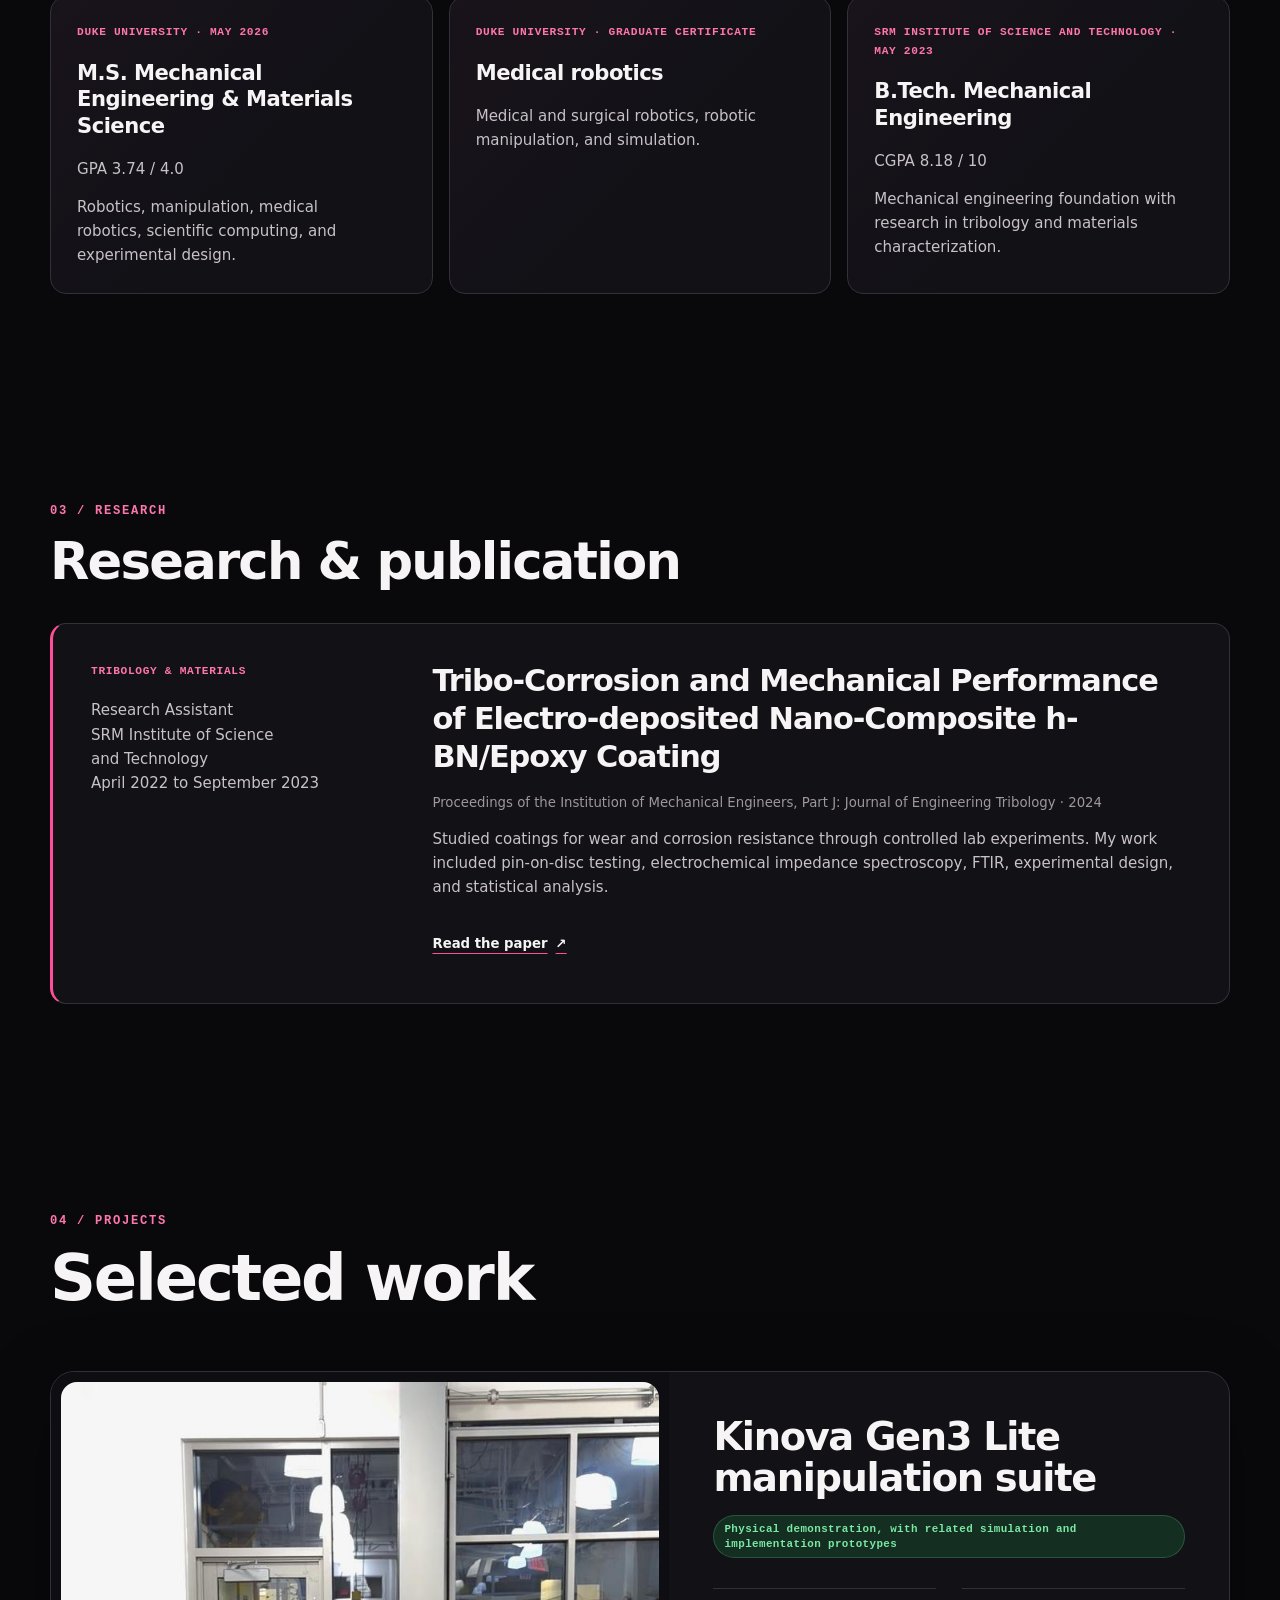
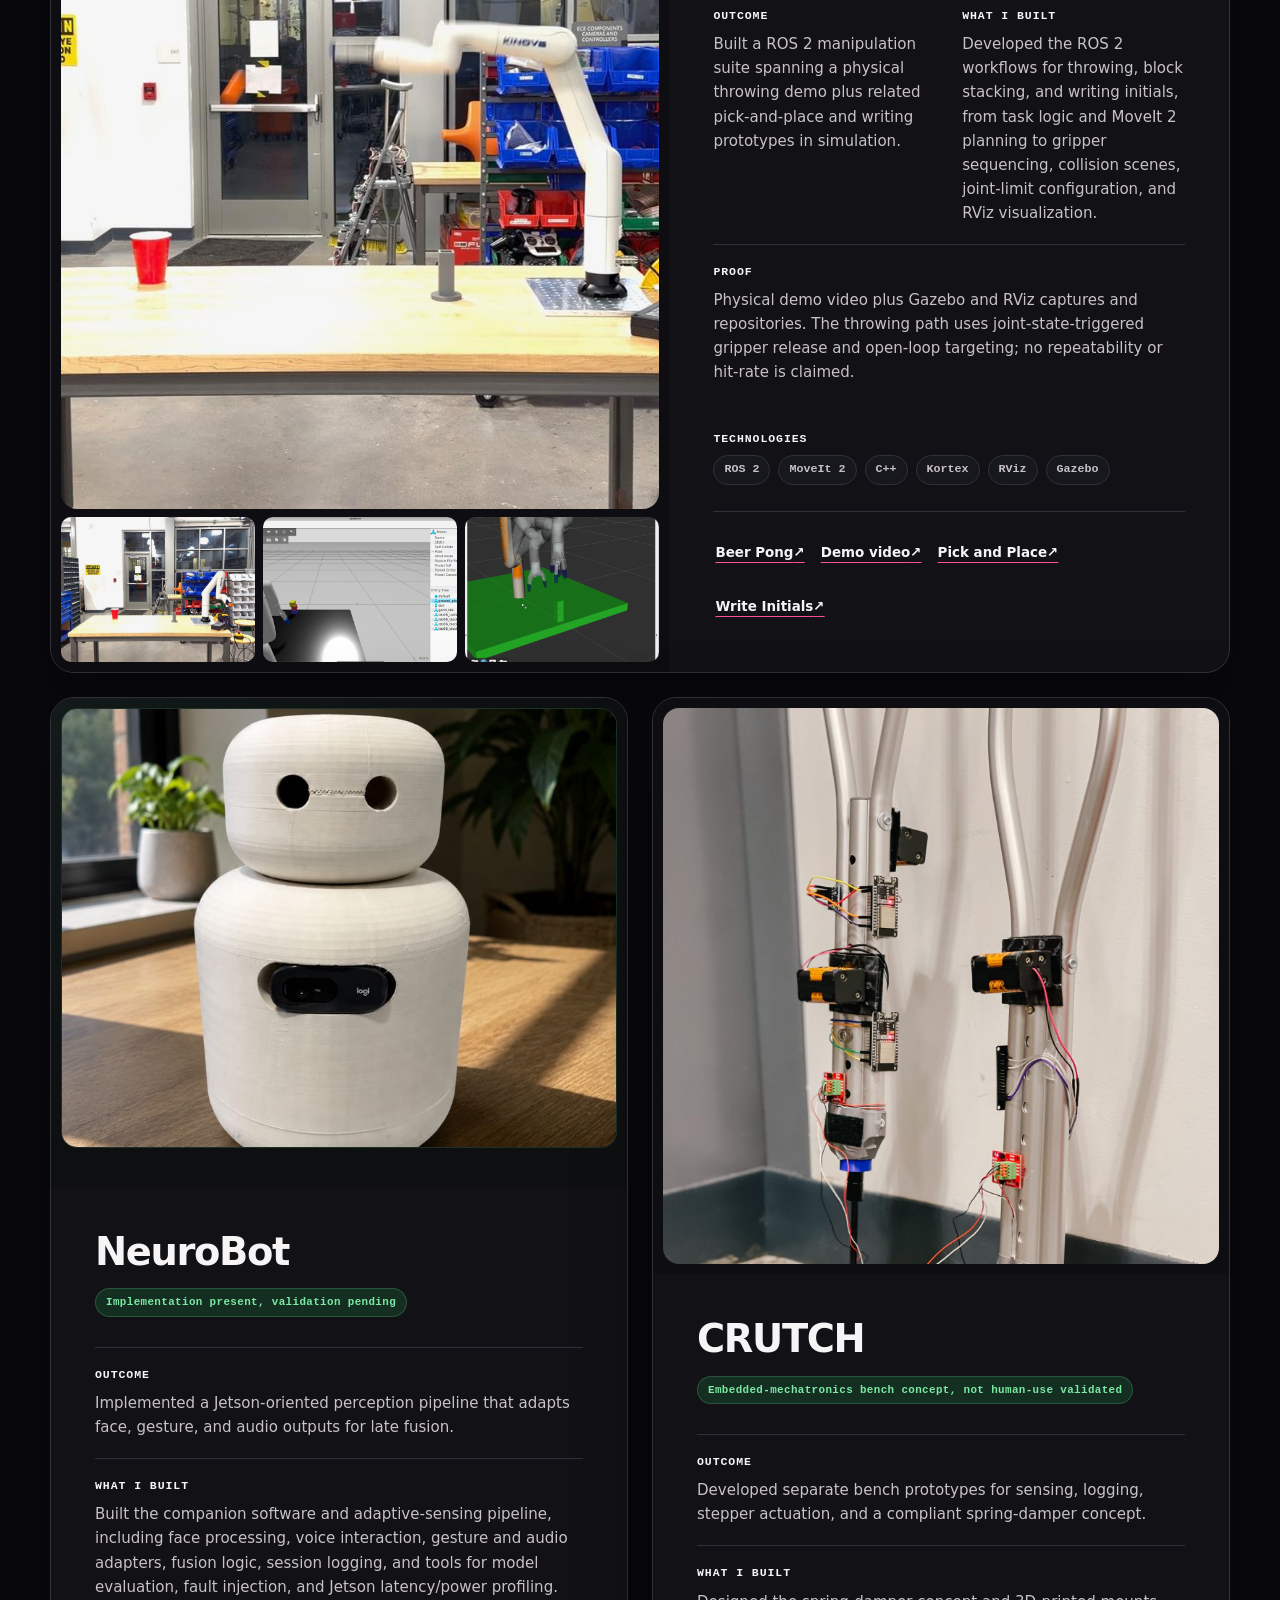
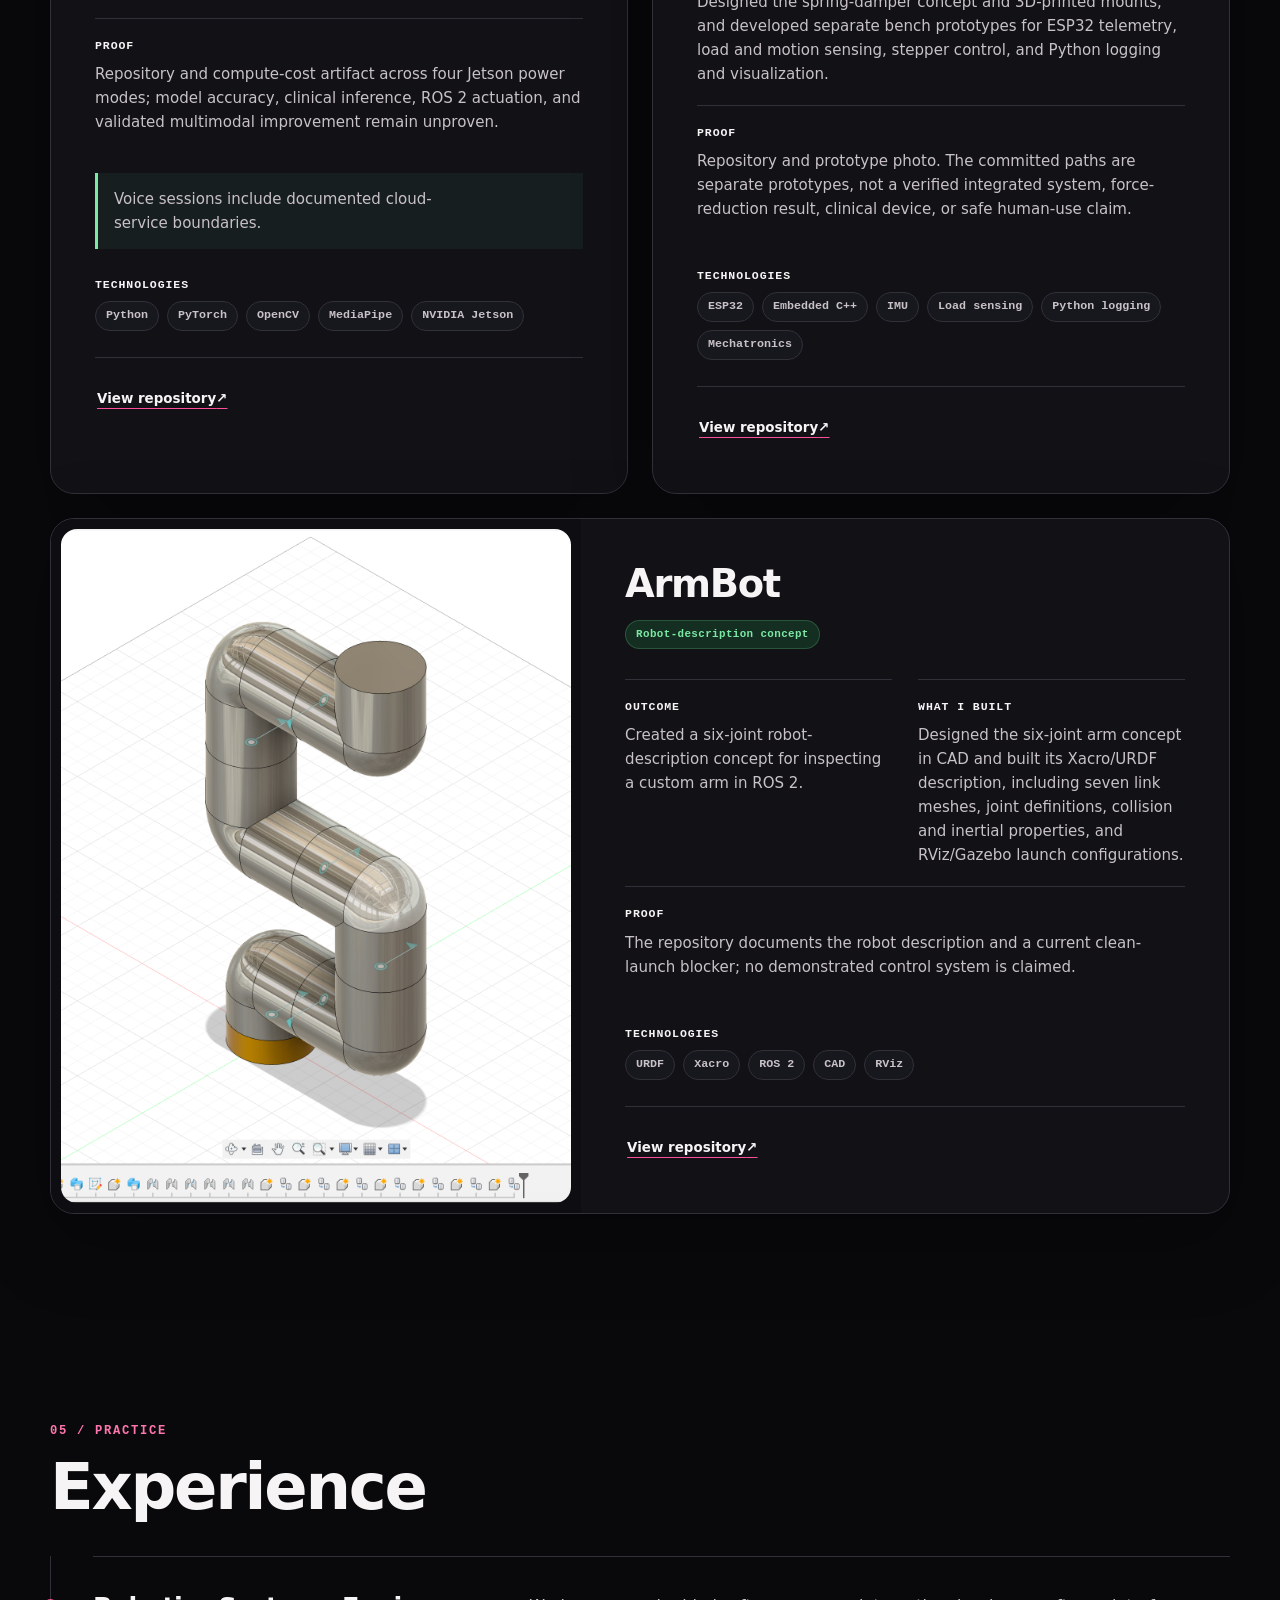
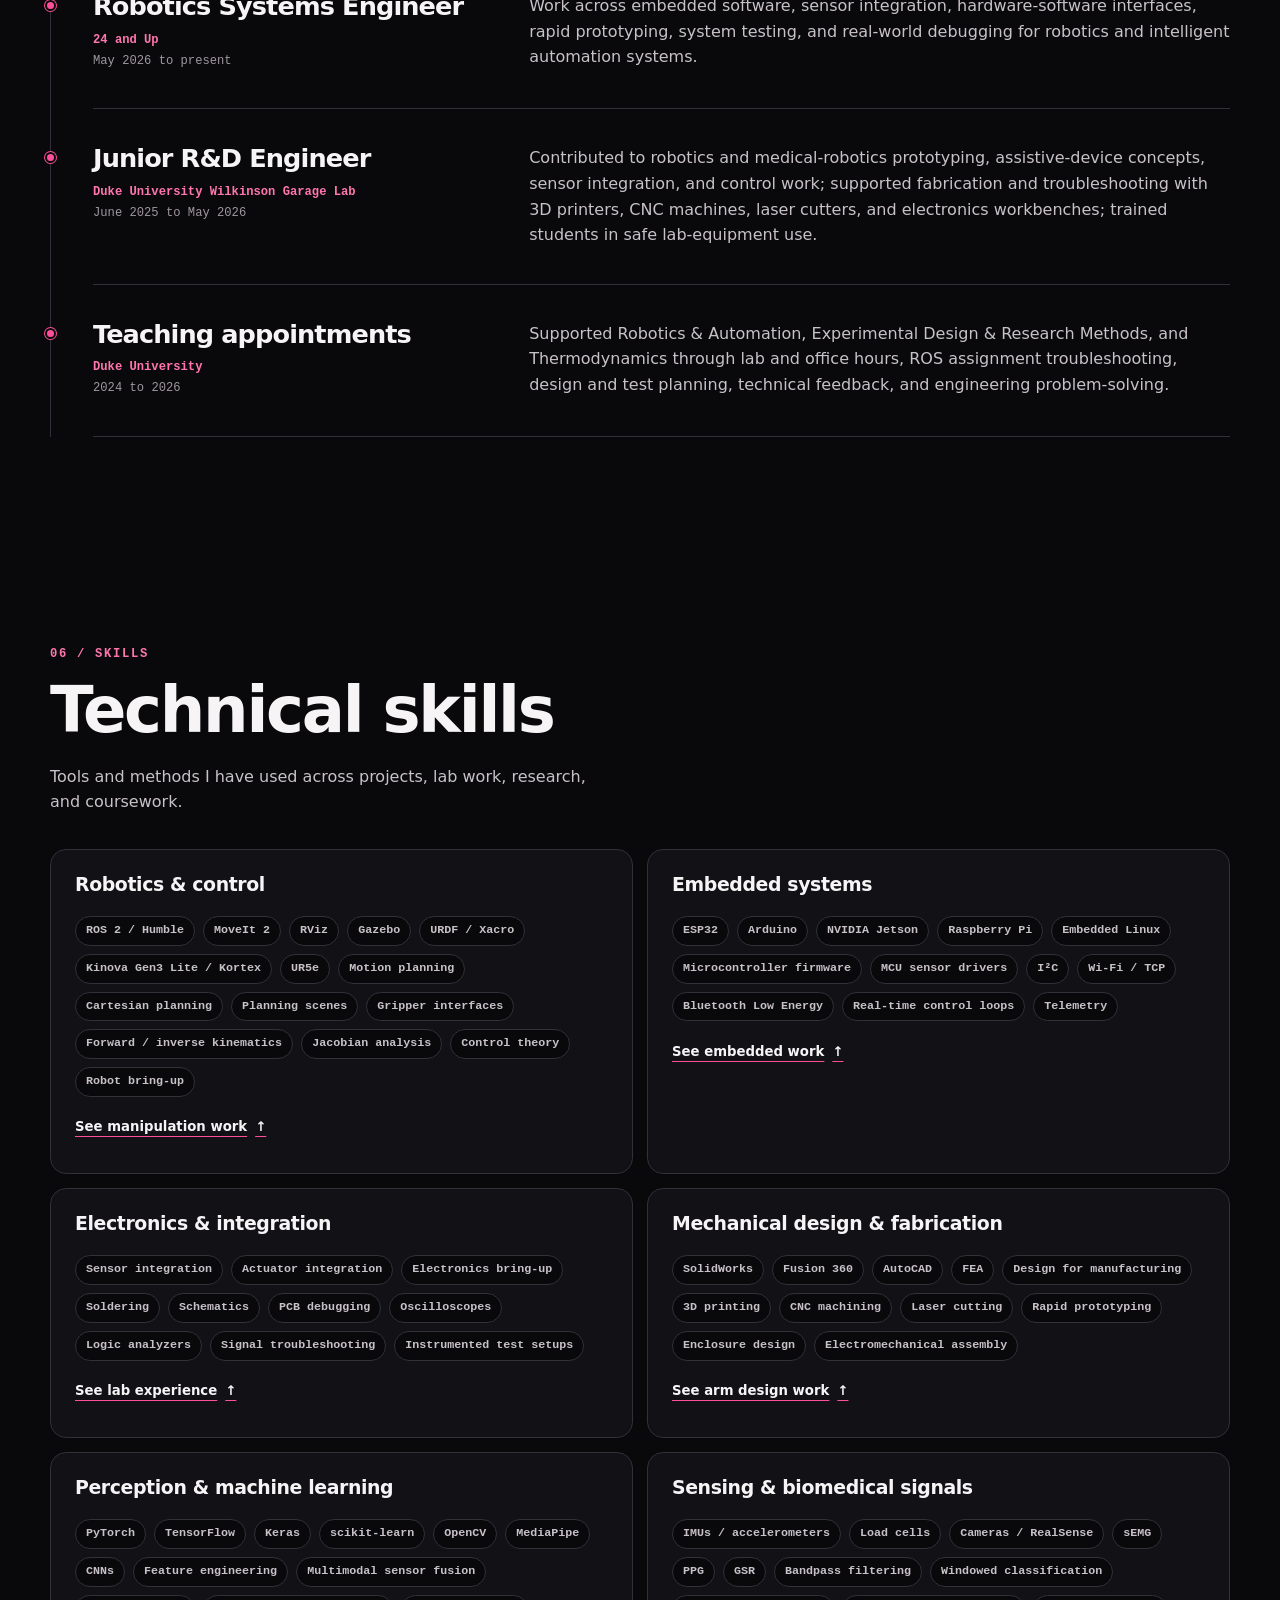
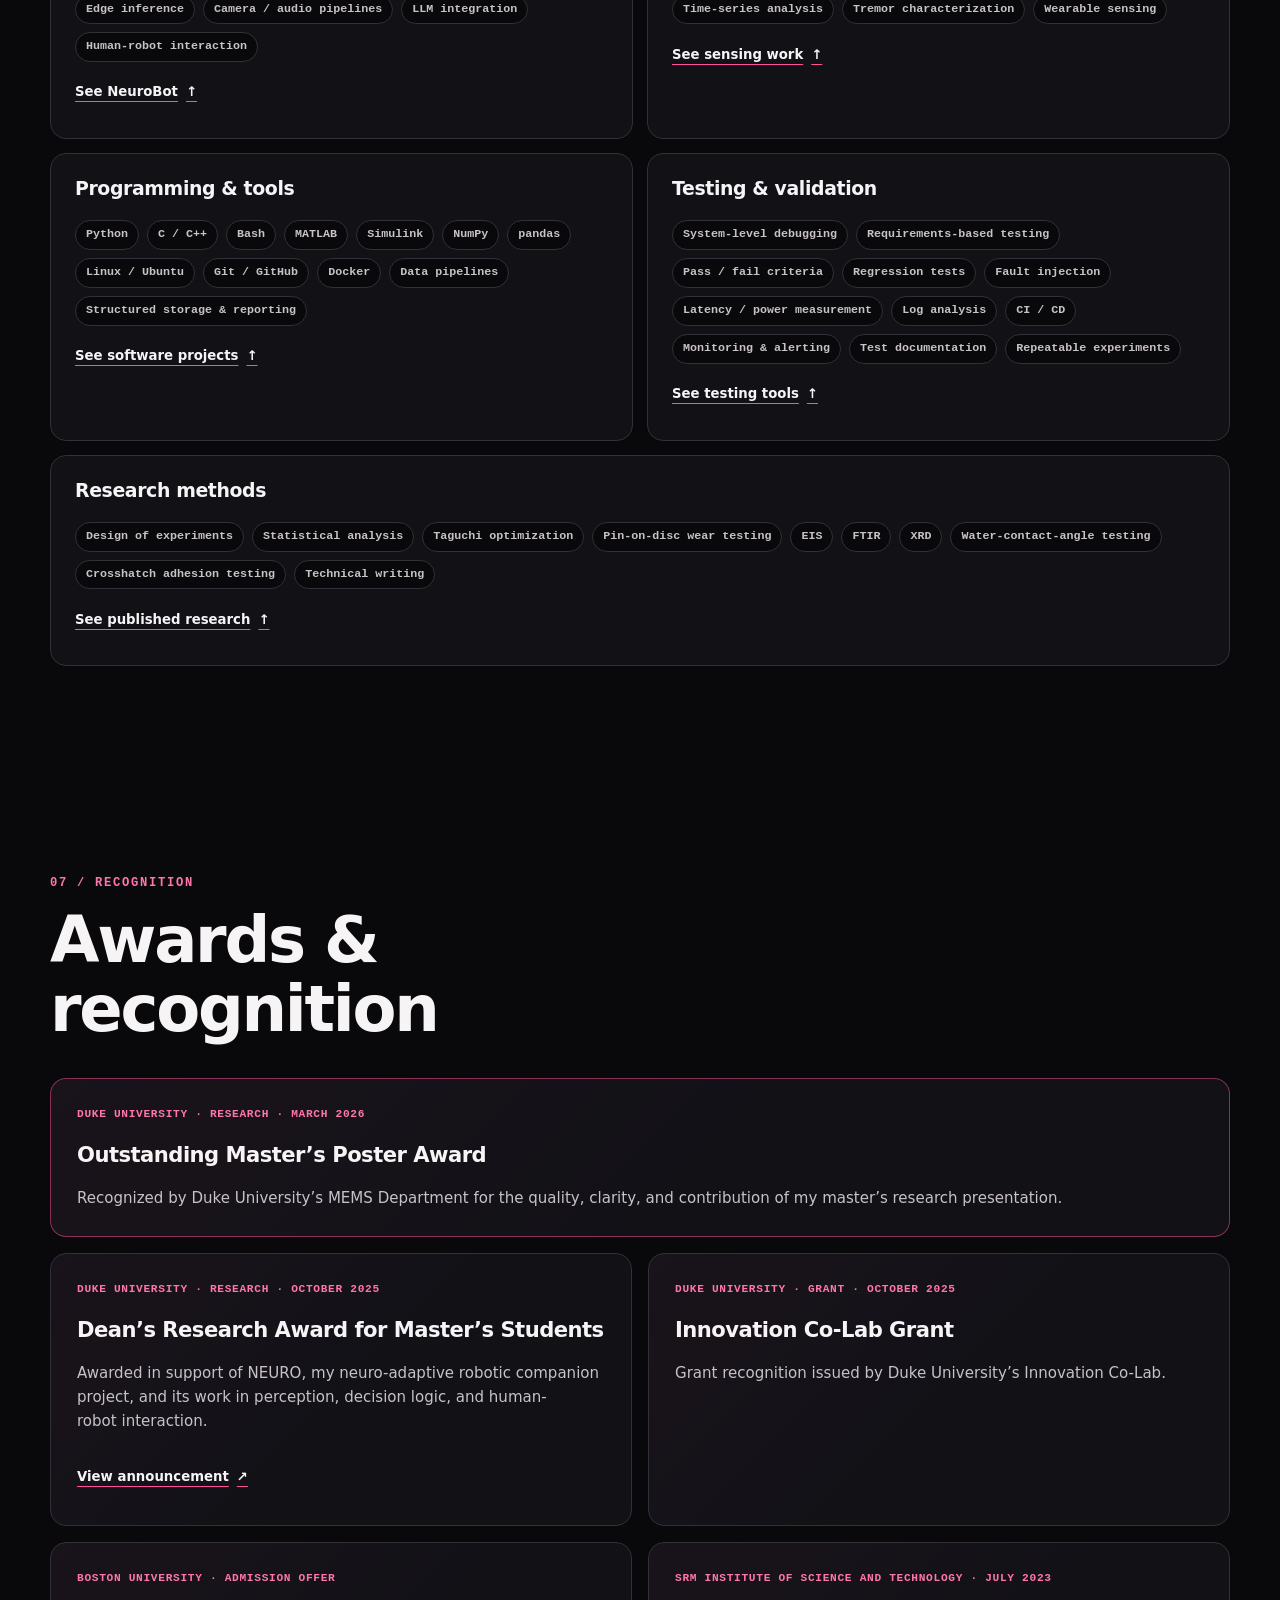
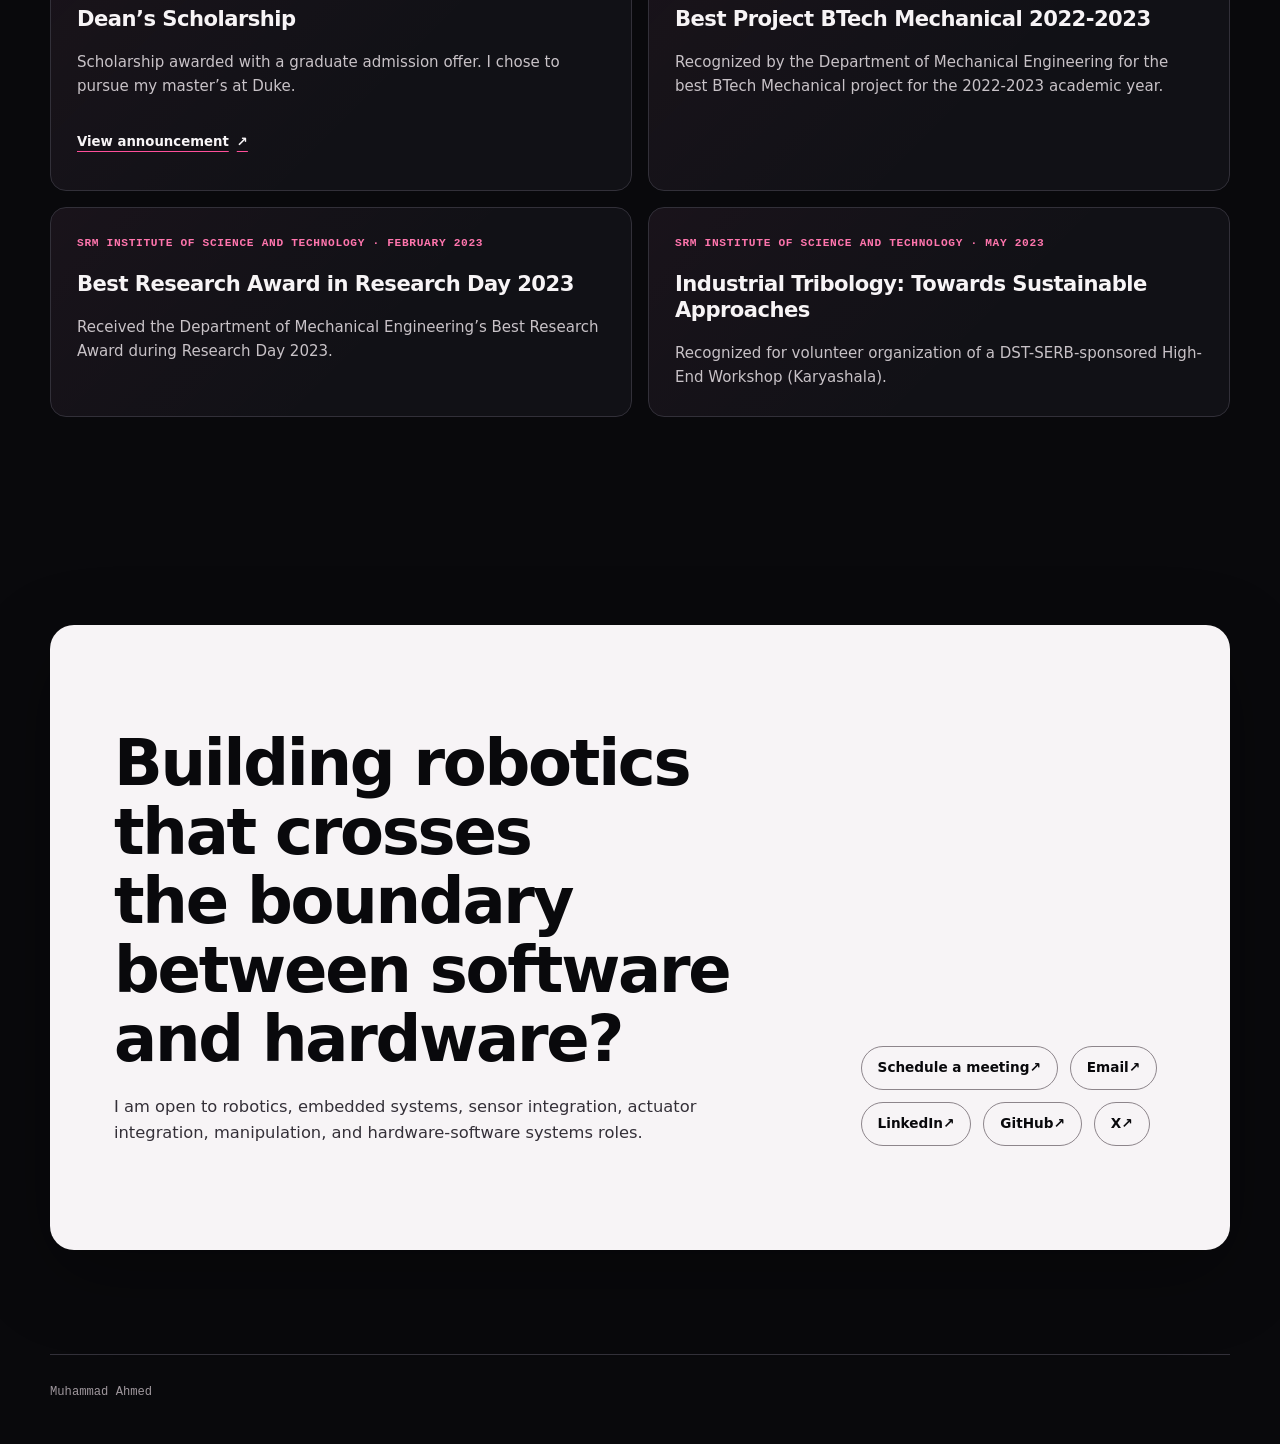
==== commit 79e5c2ba: "Add complete awards and recognition section" ====
--- a/index.html
+++ b/index.html
@@ -19,7 +19,7 @@
   <meta name="twitter:title" content="Muhammad Ahmed | Robotics and Embedded Systems Engineer">
   <meta name="twitter:description" content="Selected work in ROS 2, embedded sensing, and edge perception.">
   <meta name="twitter:image" content="https://ahmedshaikh77.github.io/Muhammad-Ahmed-Portfolio/assets/images/social-preview.png">
-  <link rel="stylesheet" href="assets/css/styles.css?v=20260903-5">
+  <link rel="stylesheet" href="assets/css/styles.css?v=20260905-1">
   <link rel="stylesheet" href="assets/css/effects.css?v=20260903-2">
   <script type="application/ld+json">
   {
@@ -252,8 +252,13 @@
     <section id="recognition" class="recognition" aria-labelledby="recognition-title">
       <div class="section-heading"><h2 id="recognition-title">Awards &amp; recognition</h2></div>
       <div class="recognition__grid">
-        <article class="recognition-card recognition-card--featured"><p class="detail-label">Duke University · Research</p><h3>Dean’s Research Award</h3><p>Recognition for NEURO, my neuro-adaptive robotic companion project, supporting further work on perception, decision logic, and human-robot interaction.</p><a class="evidence-link" href="https://www.linkedin.com/feed/update/urn:li:activity:7391179702222176256/" target="_blank" rel="noopener noreferrer" aria-label="View the Dean’s Research Award announcement (opens in a new tab)">View announcement <span aria-hidden="true">&#8599;</span></a></article>
+        <article class="recognition-card recognition-card--featured"><p class="detail-label">Duke University · Research · March 2026</p><h3>Outstanding Master’s Poster Award</h3><p>Recognized by Duke University’s MEMS Department for the quality, clarity, and contribution of my master’s research presentation.</p></article>
+        <article class="recognition-card"><p class="detail-label">Duke University · Research · October 2025</p><h3>Dean’s Research Award for Master’s Students</h3><p>Awarded in support of NEURO, my neuro-adaptive robotic companion project, and its work in perception, decision logic, and human-robot interaction.</p><a class="evidence-link" href="https://www.linkedin.com/feed/update/urn:li:activity:7391179702222176256/" target="_blank" rel="noopener noreferrer" aria-label="View the Dean’s Research Award announcement (opens in a new tab)">View announcement <span aria-hidden="true">&#8599;</span></a></article>
+        <article class="recognition-card"><p class="detail-label">Duke University · Grant · October 2025</p><h3>Innovation Co-Lab Grant</h3><p>Grant recognition issued by Duke University’s Innovation Co-Lab.</p></article>
         <article class="recognition-card"><p class="detail-label">Boston University · Admission offer</p><h3>Dean’s Scholarship</h3><p>Scholarship awarded with a graduate admission offer. I chose to pursue my master’s at Duke.</p><a class="evidence-link" href="https://www.linkedin.com/feed/update/urn:li:ugcPost:7210234447785349122/" target="_blank" rel="noopener noreferrer" aria-label="View the graduate scholarship announcement (opens in a new tab)">View announcement <span aria-hidden="true">&#8599;</span></a></article>
+        <article class="recognition-card"><p class="detail-label">SRM Institute of Science and Technology · July 2023</p><h3>Best Project BTech Mechanical 2022-2023</h3><p>Recognized by the Department of Mechanical Engineering for the best BTech Mechanical project for the 2022-2023 academic year.</p></article>
+        <article class="recognition-card"><p class="detail-label">SRM Institute of Science and Technology · February 2023</p><h3>Best Research Award in Research Day 2023</h3><p>Received the Department of Mechanical Engineering’s Best Research Award during Research Day 2023.</p></article>
+        <article class="recognition-card"><p class="detail-label">SRM Institute of Science and Technology · May 2023</p><h3>Industrial Tribology: Towards Sustainable Approaches</h3><p>Recognized for volunteer organization of a DST-SERB-sponsored High-End Workshop (Karyashala).</p></article>
       </div>
     </section>
 
--- a/assets/css/styles.css
+++ b/assets/css/styles.css
@@ -735,6 +735,8 @@
 .education-card p:last-child,
 .publication p:last-child { margin-bottom: 0; }
 
+.recognition-card p:last-child { margin-bottom: 0; }
+
 .detail-label,
 .education-card .detail-label,
 .recognition-card .detail-label,
@@ -786,7 +788,10 @@
   color: var(--muted);
 }
 
-.recognition-card--featured { border-color: rgb(255 79 154 / 0.5); }
+.recognition-card--featured {
+  grid-column: 1 / -1;
+  border-color: rgb(255 79 154 / 0.5);
+}
 
 /* High-contrast contact panel */
 .contact {
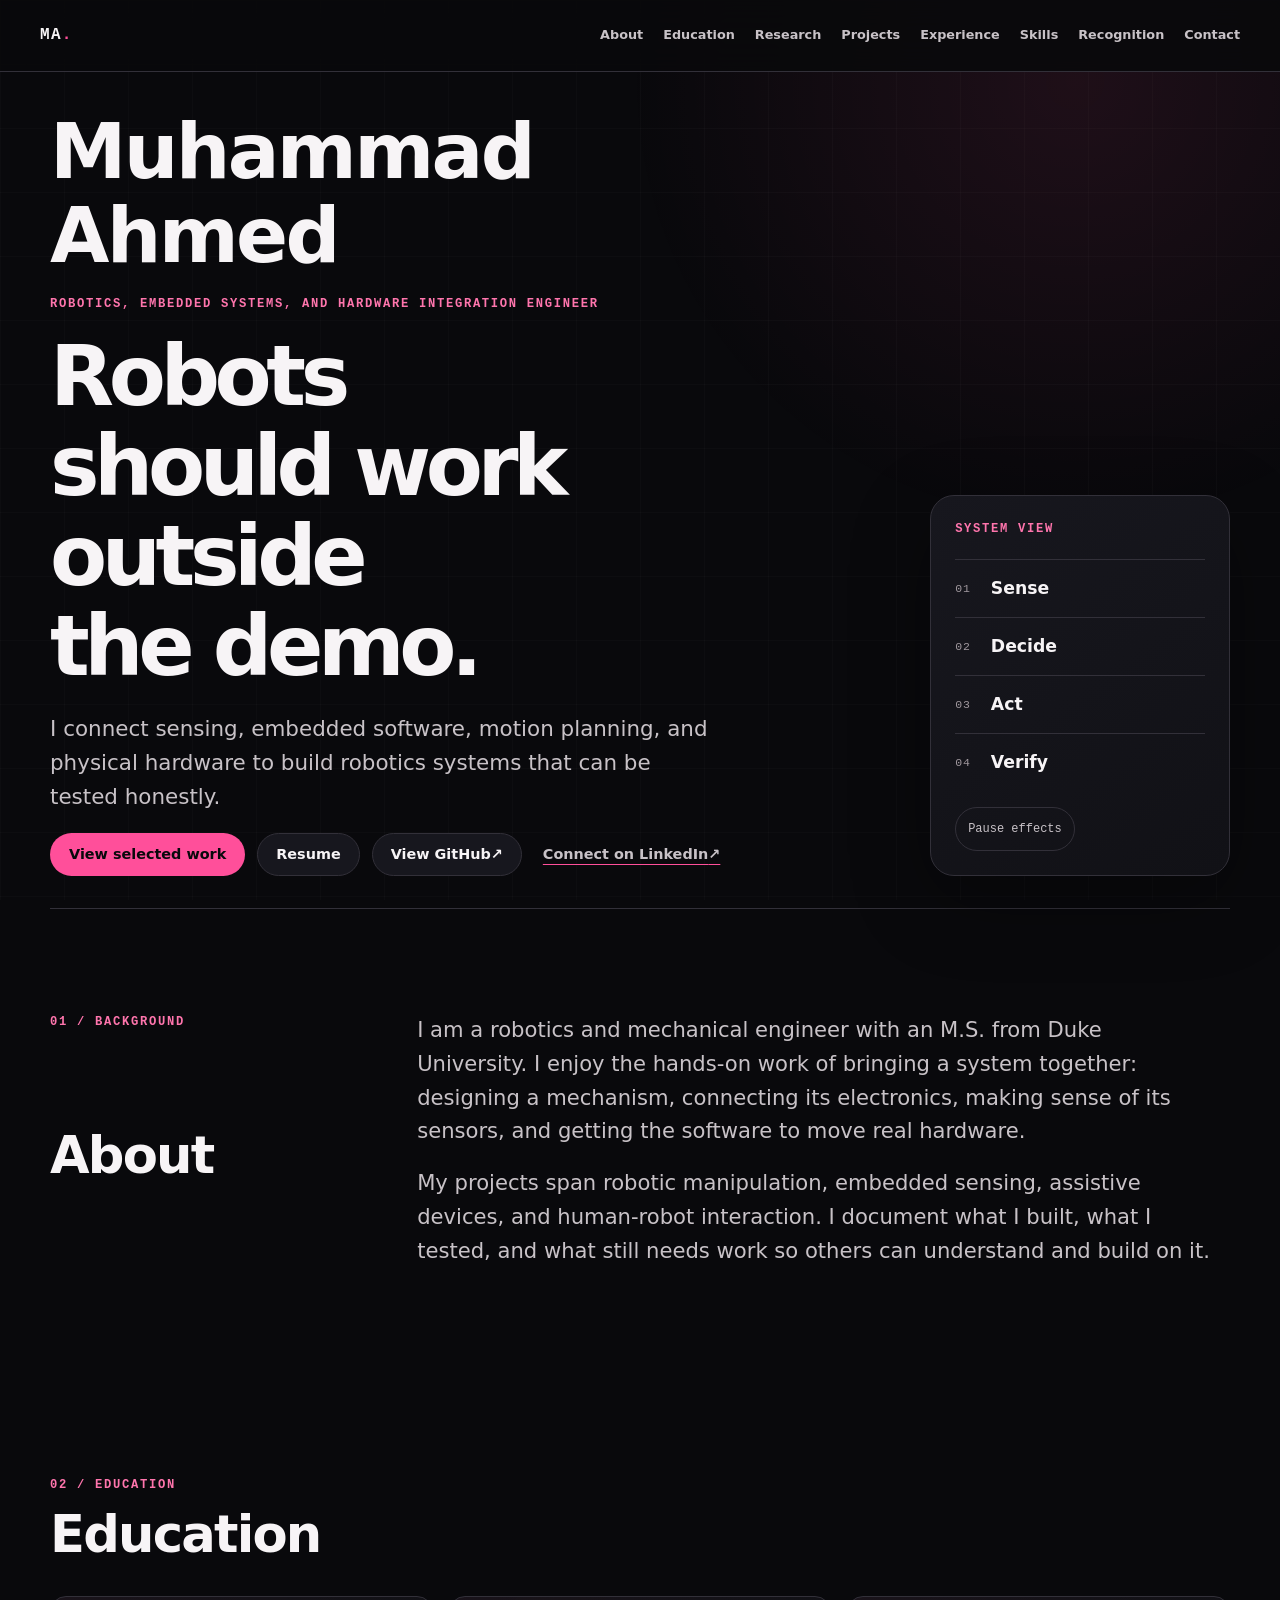
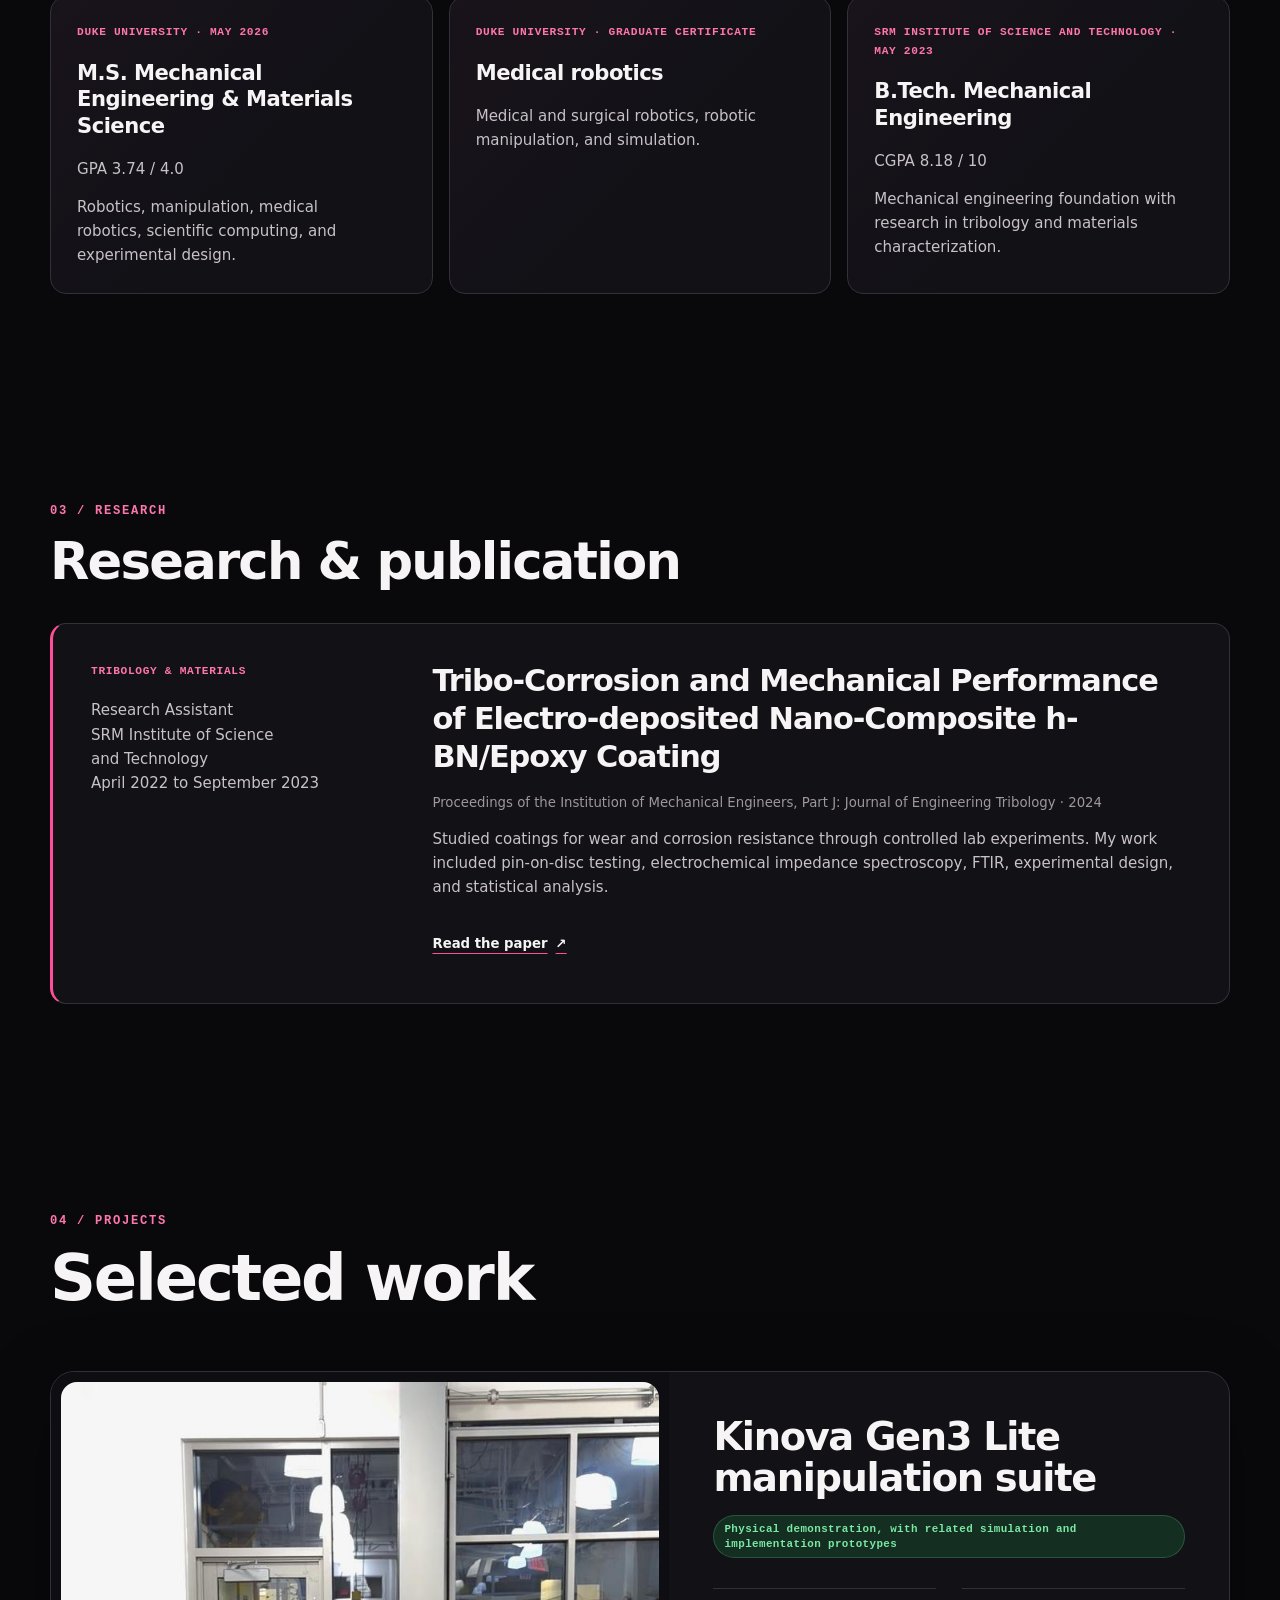
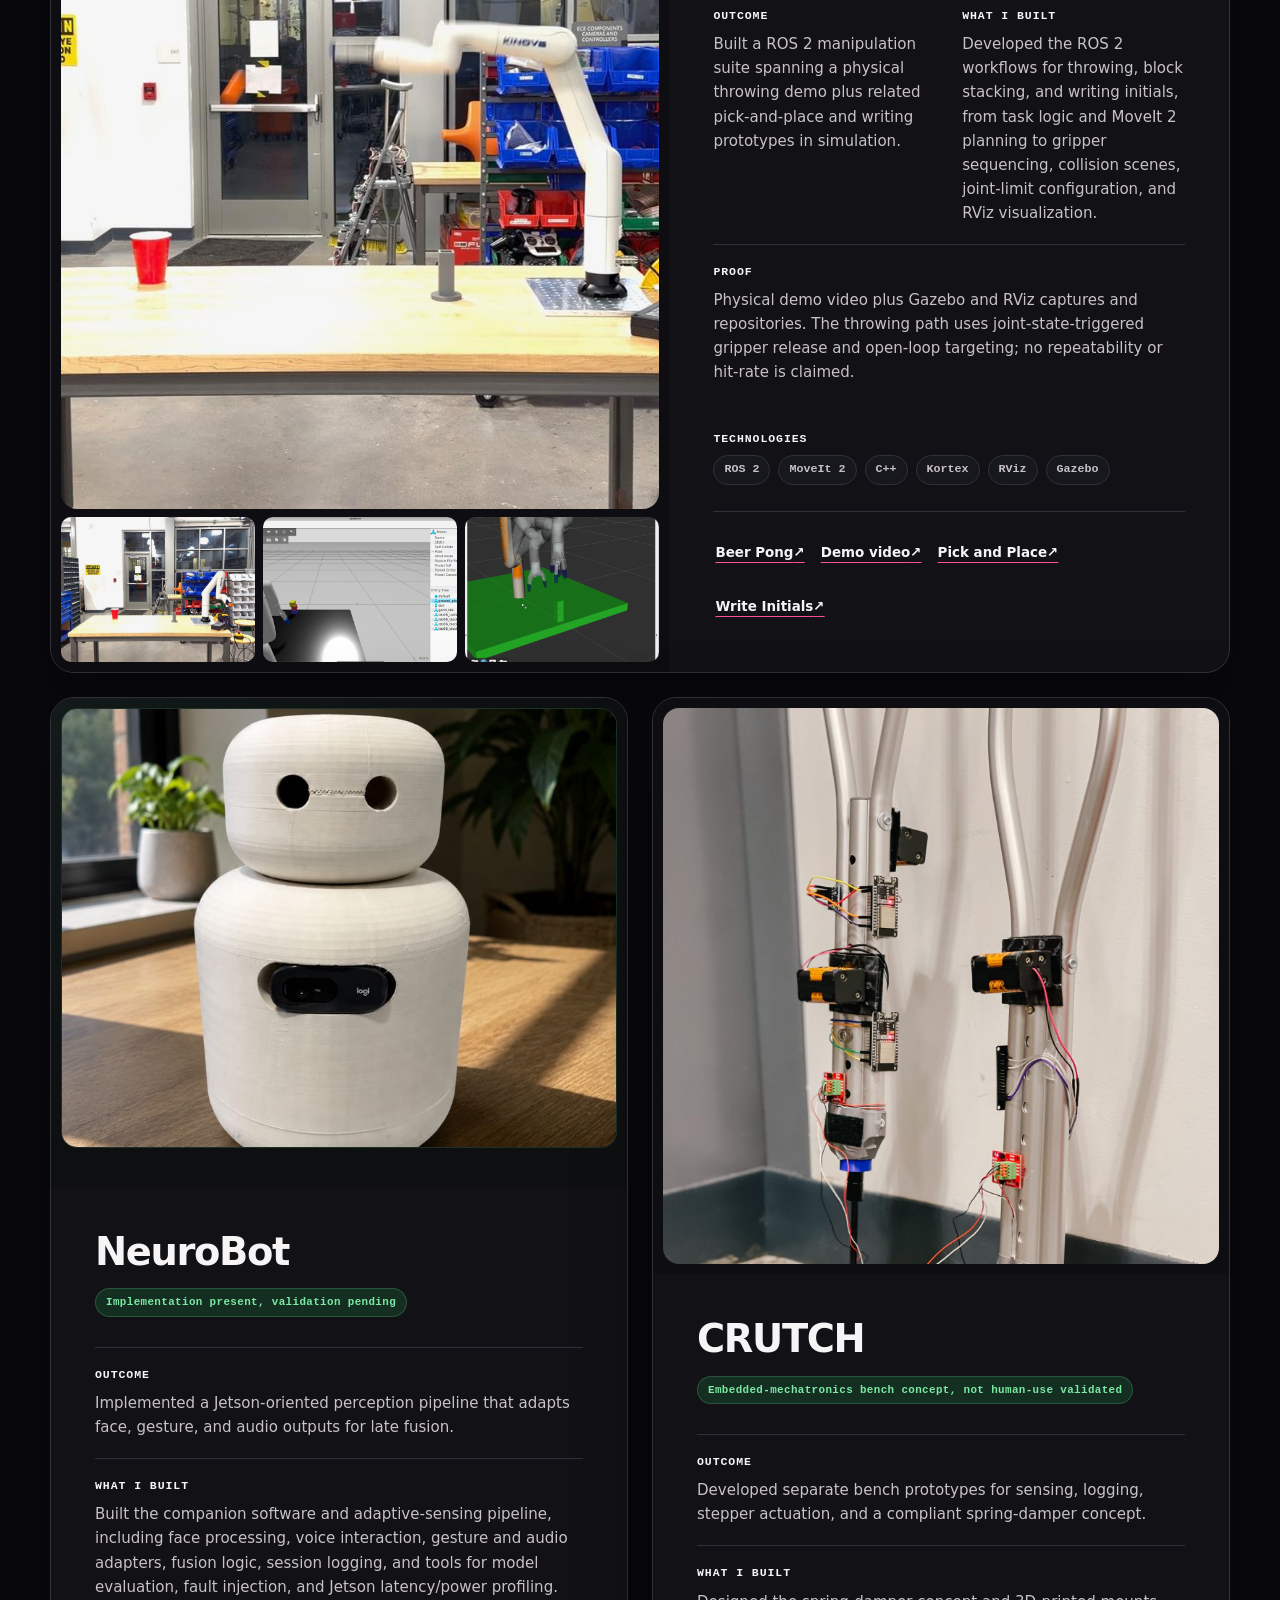
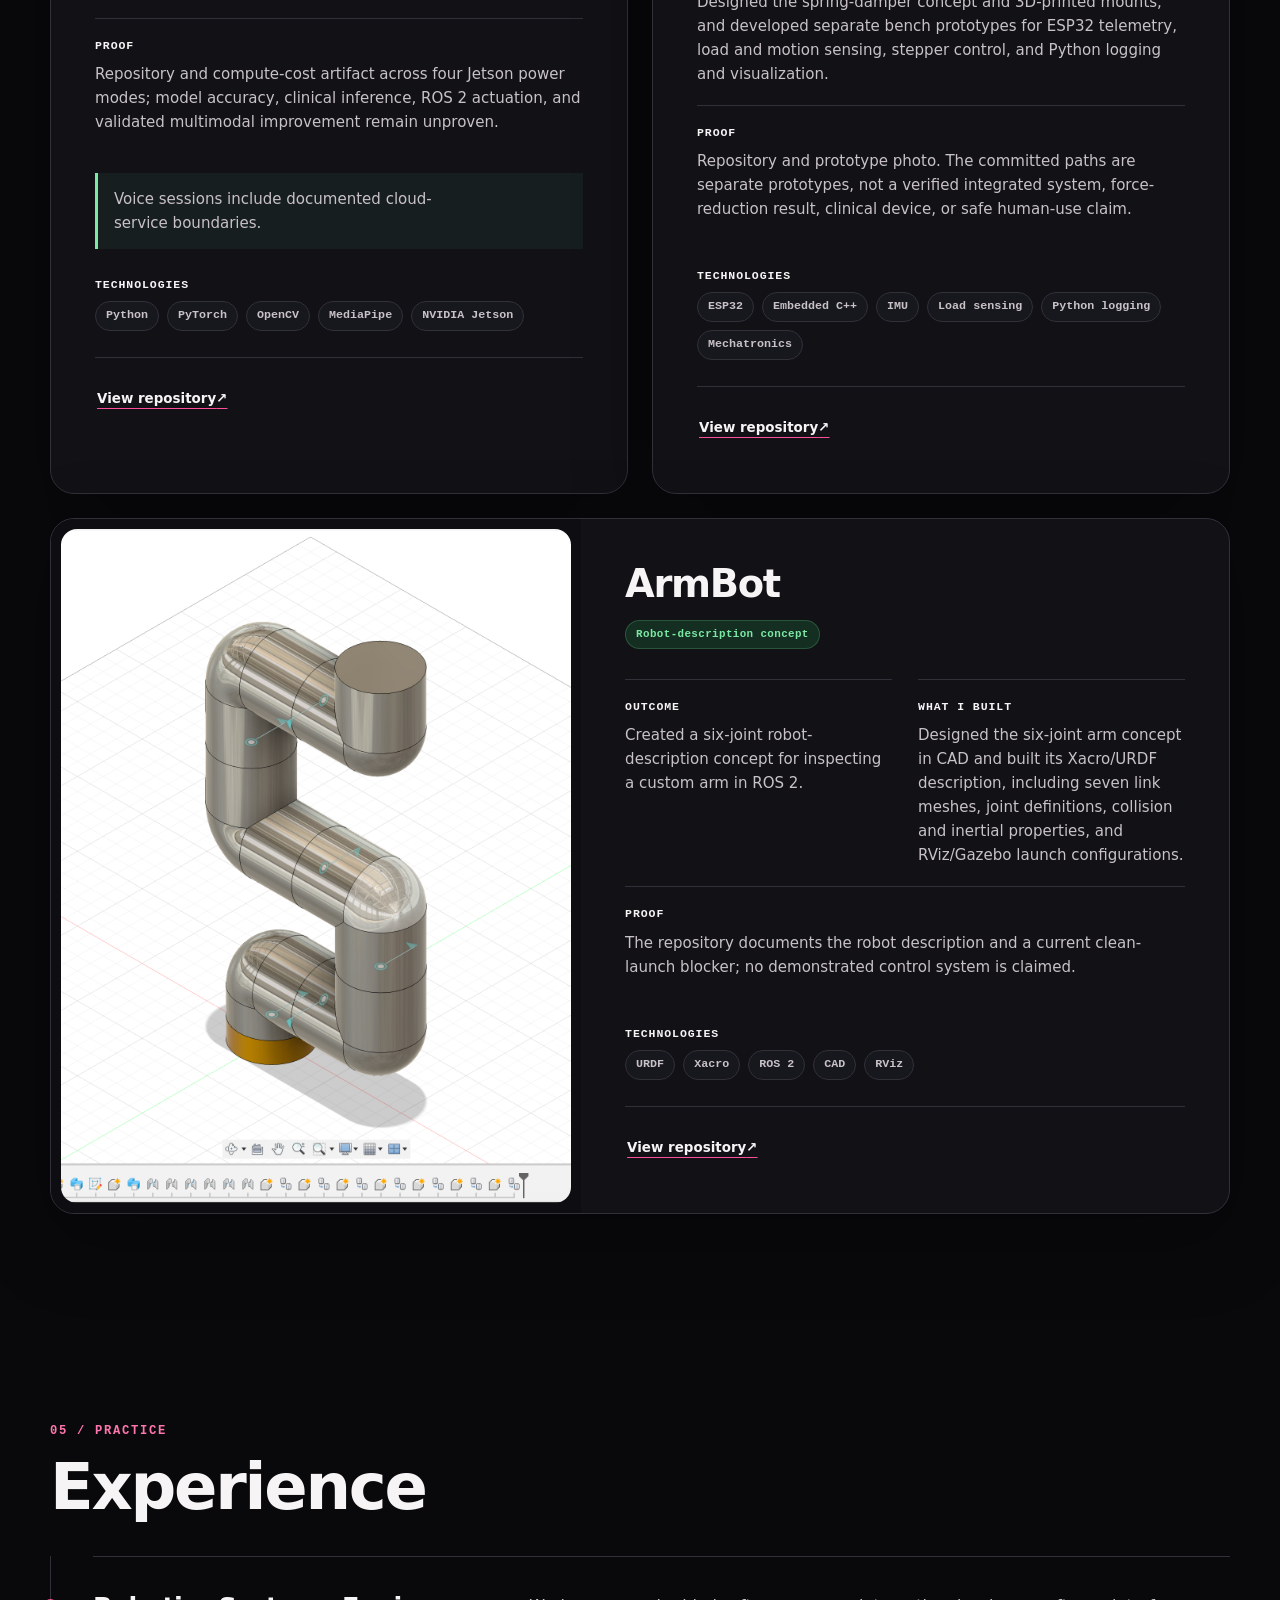
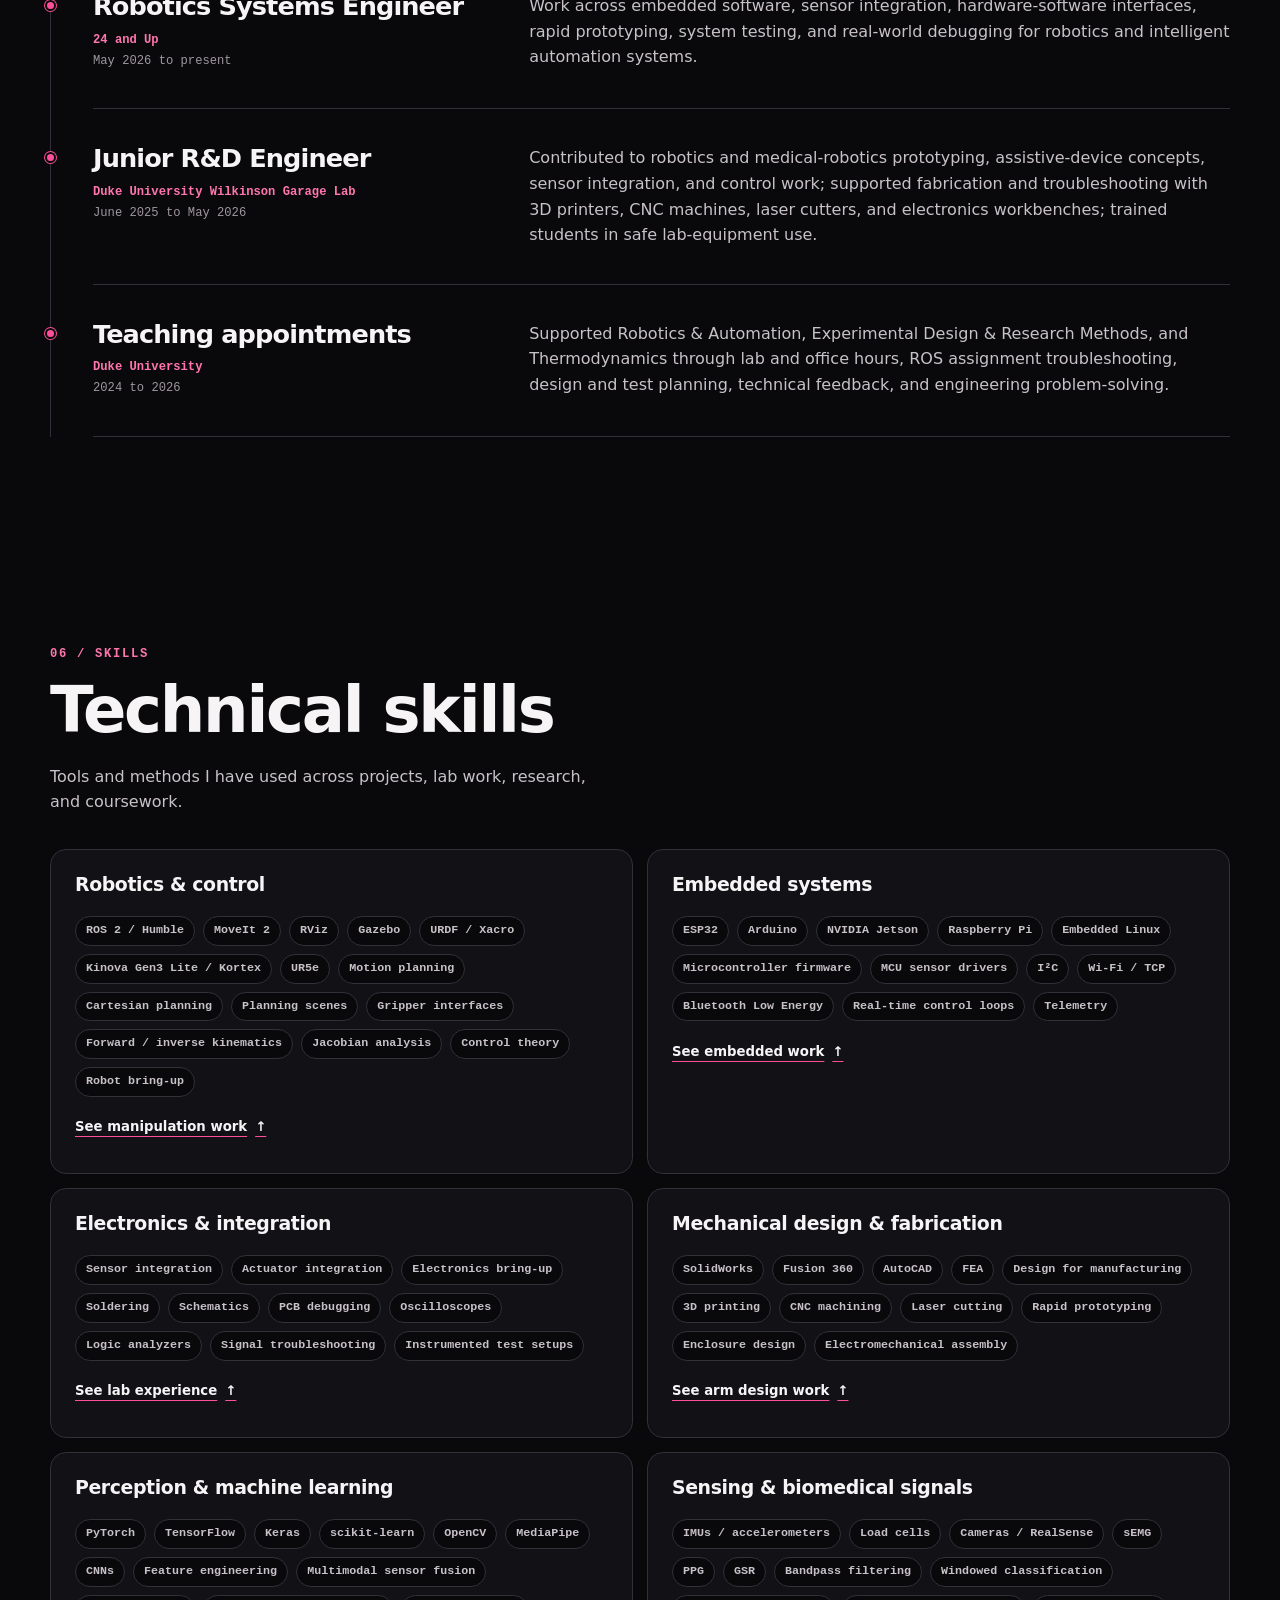
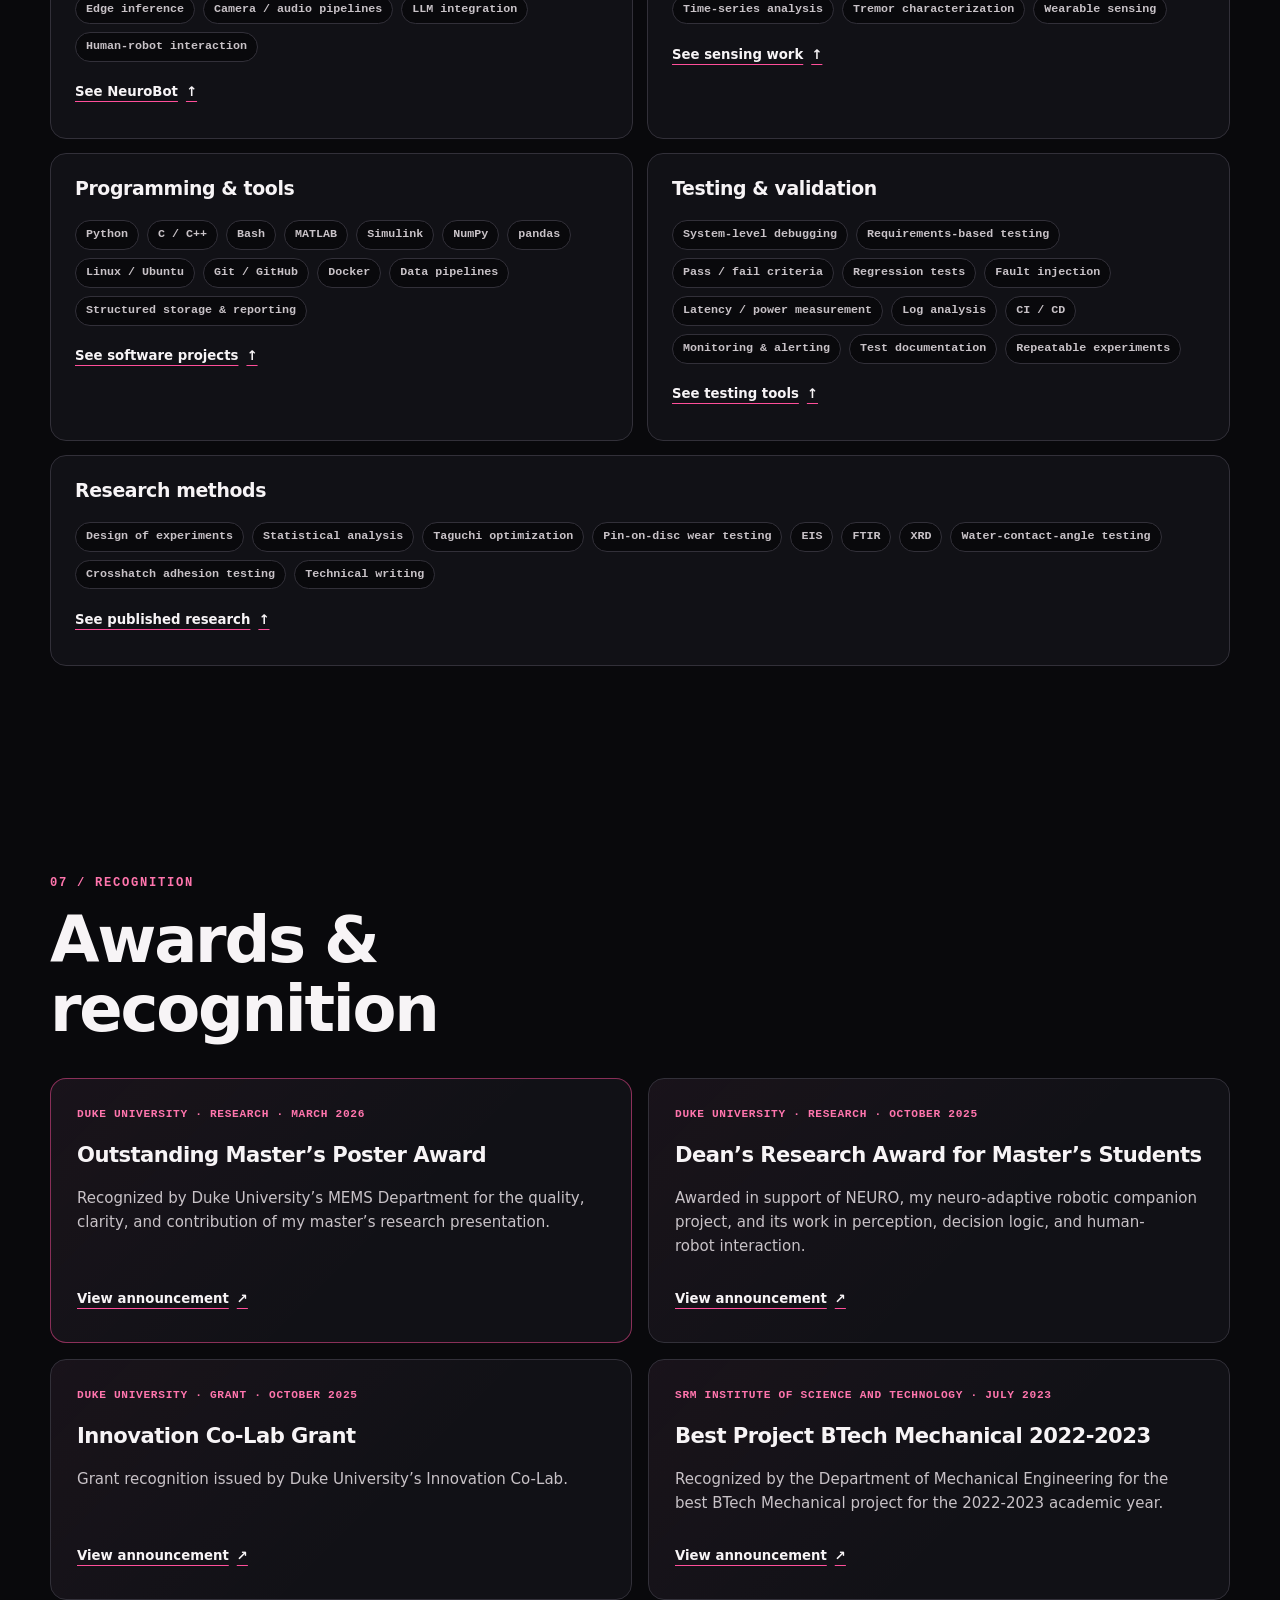
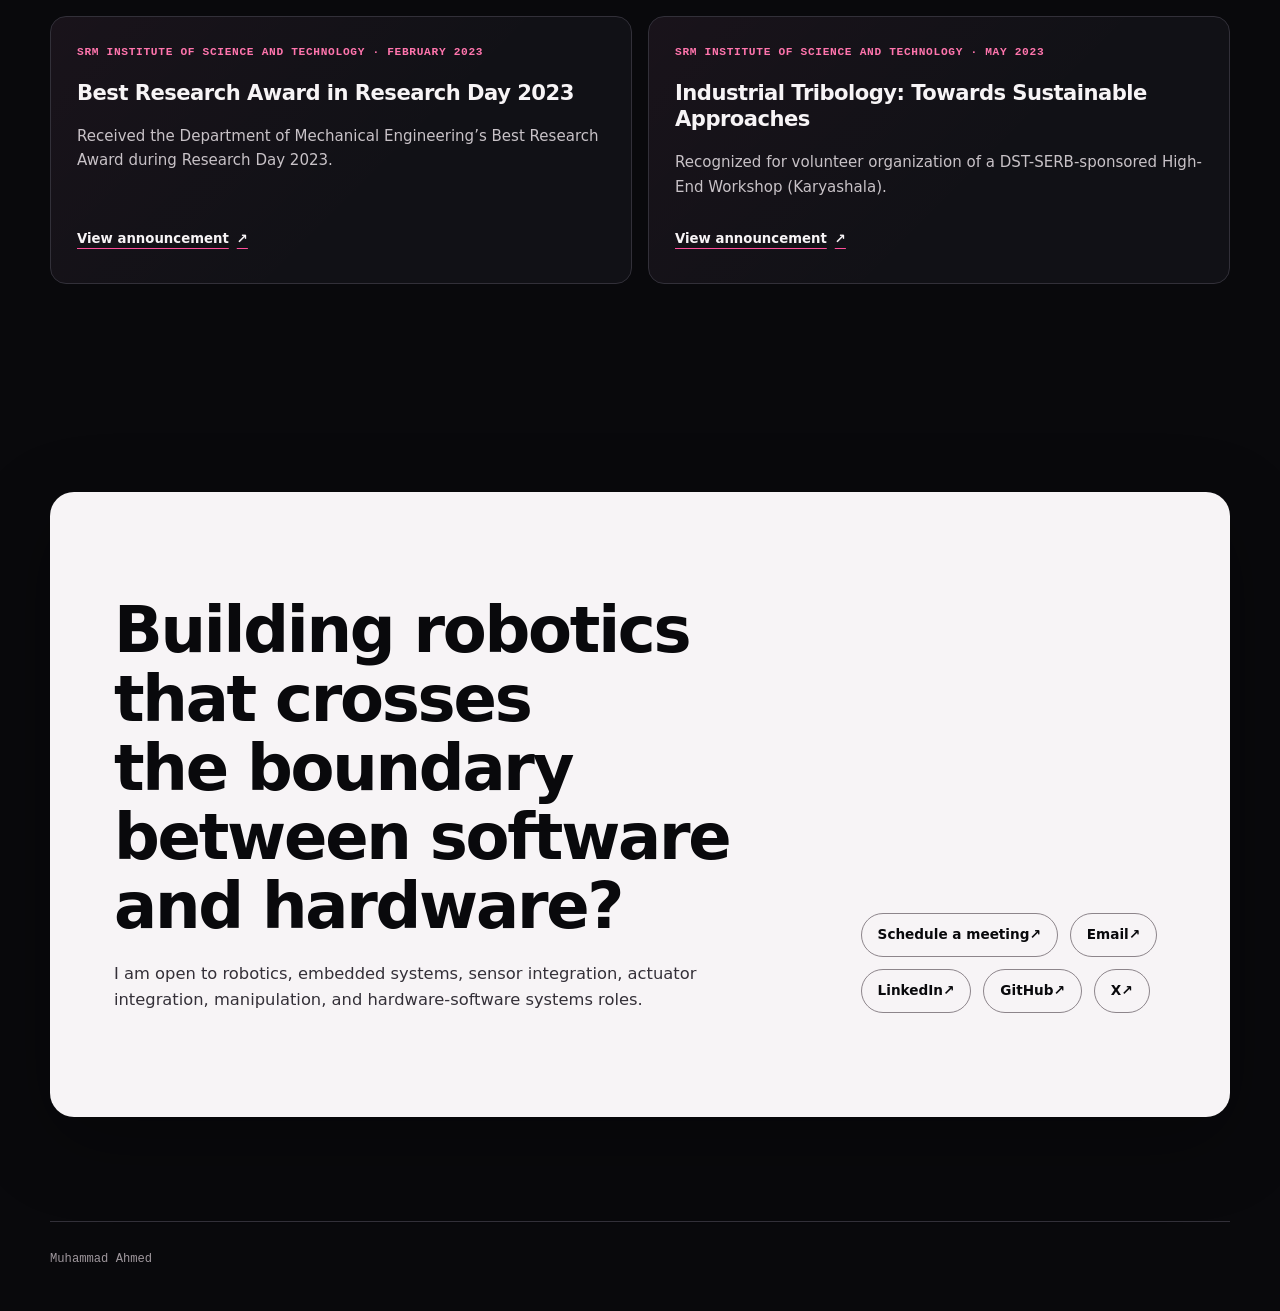
==== commit 4d0a32da: "Refine awards links and recognition list" ====
--- a/index.html
+++ b/index.html
@@ -19,7 +19,7 @@
   <meta name="twitter:title" content="Muhammad Ahmed | Robotics and Embedded Systems Engineer">
   <meta name="twitter:description" content="Selected work in ROS 2, embedded sensing, and edge perception.">
   <meta name="twitter:image" content="https://ahmedshaikh77.github.io/Muhammad-Ahmed-Portfolio/assets/images/social-preview.png">
-  <link rel="stylesheet" href="assets/css/styles.css?v=20260905-1">
+  <link rel="stylesheet" href="assets/css/styles.css?v=20260905-2">
   <link rel="stylesheet" href="assets/css/effects.css?v=20260903-2">
   <script type="application/ld+json">
   {
@@ -252,13 +252,12 @@
     <section id="recognition" class="recognition" aria-labelledby="recognition-title">
       <div class="section-heading"><h2 id="recognition-title">Awards &amp; recognition</h2></div>
       <div class="recognition__grid">
-        <article class="recognition-card recognition-card--featured"><p class="detail-label">Duke University · Research · March 2026</p><h3>Outstanding Master’s Poster Award</h3><p>Recognized by Duke University’s MEMS Department for the quality, clarity, and contribution of my master’s research presentation.</p></article>
-        <article class="recognition-card"><p class="detail-label">Duke University · Research · October 2025</p><h3>Dean’s Research Award for Master’s Students</h3><p>Awarded in support of NEURO, my neuro-adaptive robotic companion project, and its work in perception, decision logic, and human-robot interaction.</p><a class="evidence-link" href="https://www.linkedin.com/feed/update/urn:li:activity:7391179702222176256/" target="_blank" rel="noopener noreferrer" aria-label="View the Dean’s Research Award announcement (opens in a new tab)">View announcement <span aria-hidden="true">&#8599;</span></a></article>
-        <article class="recognition-card"><p class="detail-label">Duke University · Grant · October 2025</p><h3>Innovation Co-Lab Grant</h3><p>Grant recognition issued by Duke University’s Innovation Co-Lab.</p></article>
-        <article class="recognition-card"><p class="detail-label">Boston University · Admission offer</p><h3>Dean’s Scholarship</h3><p>Scholarship awarded with a graduate admission offer. I chose to pursue my master’s at Duke.</p><a class="evidence-link" href="https://www.linkedin.com/feed/update/urn:li:ugcPost:7210234447785349122/" target="_blank" rel="noopener noreferrer" aria-label="View the graduate scholarship announcement (opens in a new tab)">View announcement <span aria-hidden="true">&#8599;</span></a></article>
-        <article class="recognition-card"><p class="detail-label">SRM Institute of Science and Technology · July 2023</p><h3>Best Project BTech Mechanical 2022-2023</h3><p>Recognized by the Department of Mechanical Engineering for the best BTech Mechanical project for the 2022-2023 academic year.</p></article>
-        <article class="recognition-card"><p class="detail-label">SRM Institute of Science and Technology · February 2023</p><h3>Best Research Award in Research Day 2023</h3><p>Received the Department of Mechanical Engineering’s Best Research Award during Research Day 2023.</p></article>
-        <article class="recognition-card"><p class="detail-label">SRM Institute of Science and Technology · May 2023</p><h3>Industrial Tribology: Towards Sustainable Approaches</h3><p>Recognized for volunteer organization of a DST-SERB-sponsored High-End Workshop (Karyashala).</p></article>
+        <article class="recognition-card recognition-card--featured"><p class="detail-label">Duke University · Research · March 2026</p><h3>Outstanding Master’s Poster Award</h3><p>Recognized by Duke University’s MEMS Department for the quality, clarity, and contribution of my master’s research presentation.</p><a class="evidence-link" href="https://www.linkedin.com/in/muhammad-ahmed-nazir-shaikh/details/honors/" target="_blank" rel="noopener noreferrer" aria-label="View Outstanding Master’s Poster Award announcement (opens in a new tab)">View announcement <span aria-hidden="true">&#8599;</span></a></article>
+        <article class="recognition-card"><p class="detail-label">Duke University · Research · October 2025</p><h3>Dean’s Research Award for Master’s Students</h3><p>Awarded in support of NEURO, my neuro-adaptive robotic companion project, and its work in perception, decision logic, and human-robot interaction.</p><a class="evidence-link" href="https://www.linkedin.com/in/muhammad-ahmed-nazir-shaikh/details/honors/" target="_blank" rel="noopener noreferrer" aria-label="View Dean’s Research Award for Master’s Students announcement (opens in a new tab)">View announcement <span aria-hidden="true">&#8599;</span></a></article>
+        <article class="recognition-card"><p class="detail-label">Duke University · Grant · October 2025</p><h3>Innovation Co-Lab Grant</h3><p>Grant recognition issued by Duke University’s Innovation Co-Lab.</p><a class="evidence-link" href="https://www.linkedin.com/in/muhammad-ahmed-nazir-shaikh/details/honors/" target="_blank" rel="noopener noreferrer" aria-label="View Innovation Co-Lab Grant announcement (opens in a new tab)">View announcement <span aria-hidden="true">&#8599;</span></a></article>
+        <article class="recognition-card"><p class="detail-label">SRM Institute of Science and Technology · July 2023</p><h3>Best Project BTech Mechanical 2022-2023</h3><p>Recognized by the Department of Mechanical Engineering for the best BTech Mechanical project for the 2022-2023 academic year.</p><a class="evidence-link" href="https://www.linkedin.com/in/muhammad-ahmed-nazir-shaikh/details/honors/" target="_blank" rel="noopener noreferrer" aria-label="View Best Project BTech Mechanical 2022-2023 announcement (opens in a new tab)">View announcement <span aria-hidden="true">&#8599;</span></a></article>
+        <article class="recognition-card"><p class="detail-label">SRM Institute of Science and Technology · February 2023</p><h3>Best Research Award in Research Day 2023</h3><p>Received the Department of Mechanical Engineering’s Best Research Award during Research Day 2023.</p><a class="evidence-link" href="https://www.linkedin.com/in/muhammad-ahmed-nazir-shaikh/details/honors/" target="_blank" rel="noopener noreferrer" aria-label="View Best Research Award in Research Day 2023 announcement (opens in a new tab)">View announcement <span aria-hidden="true">&#8599;</span></a></article>
+        <article class="recognition-card"><p class="detail-label">SRM Institute of Science and Technology · May 2023</p><h3>Industrial Tribology: Towards Sustainable Approaches</h3><p>Recognized for volunteer organization of a DST-SERB-sponsored High-End Workshop (Karyashala).</p><a class="evidence-link" href="https://www.linkedin.com/in/muhammad-ahmed-nazir-shaikh/details/honors/" target="_blank" rel="noopener noreferrer" aria-label="View Industrial Tribology: Towards Sustainable Approaches announcement (opens in a new tab)">View announcement <span aria-hidden="true">&#8599;</span></a></article>
       </div>
     </section>
 
--- a/assets/css/styles.css
+++ b/assets/css/styles.css
@@ -716,6 +716,11 @@
   background: linear-gradient(135deg, rgb(255 79 154 / 0.035), transparent 60%), var(--surface);
 }
 
+.recognition-card {
+  display: flex;
+  flex-direction: column;
+}
+
 .education-card h3,
 .recognition-card h3 {
   margin-bottom: 18px;
@@ -734,8 +739,6 @@
 
 .education-card p:last-child,
 .publication p:last-child { margin-bottom: 0; }
-
-.recognition-card p:last-child { margin-bottom: 0; }
 
 .detail-label,
 .education-card .detail-label,
@@ -782,6 +785,12 @@
 }
 
 .evidence-link:hover { color: var(--accent-strong); }
+
+.recognition-card .evidence-link {
+  margin-top: auto;
+  padding-top: 8px;
+}
+
 .section-intro {
   max-width: 660px;
   margin: 6px 0 0;
@@ -789,7 +798,7 @@
 }
 
 .recognition-card--featured {
-  grid-column: 1 / -1;
+  grid-column: auto;
   border-color: rgb(255 79 154 / 0.5);
 }
 
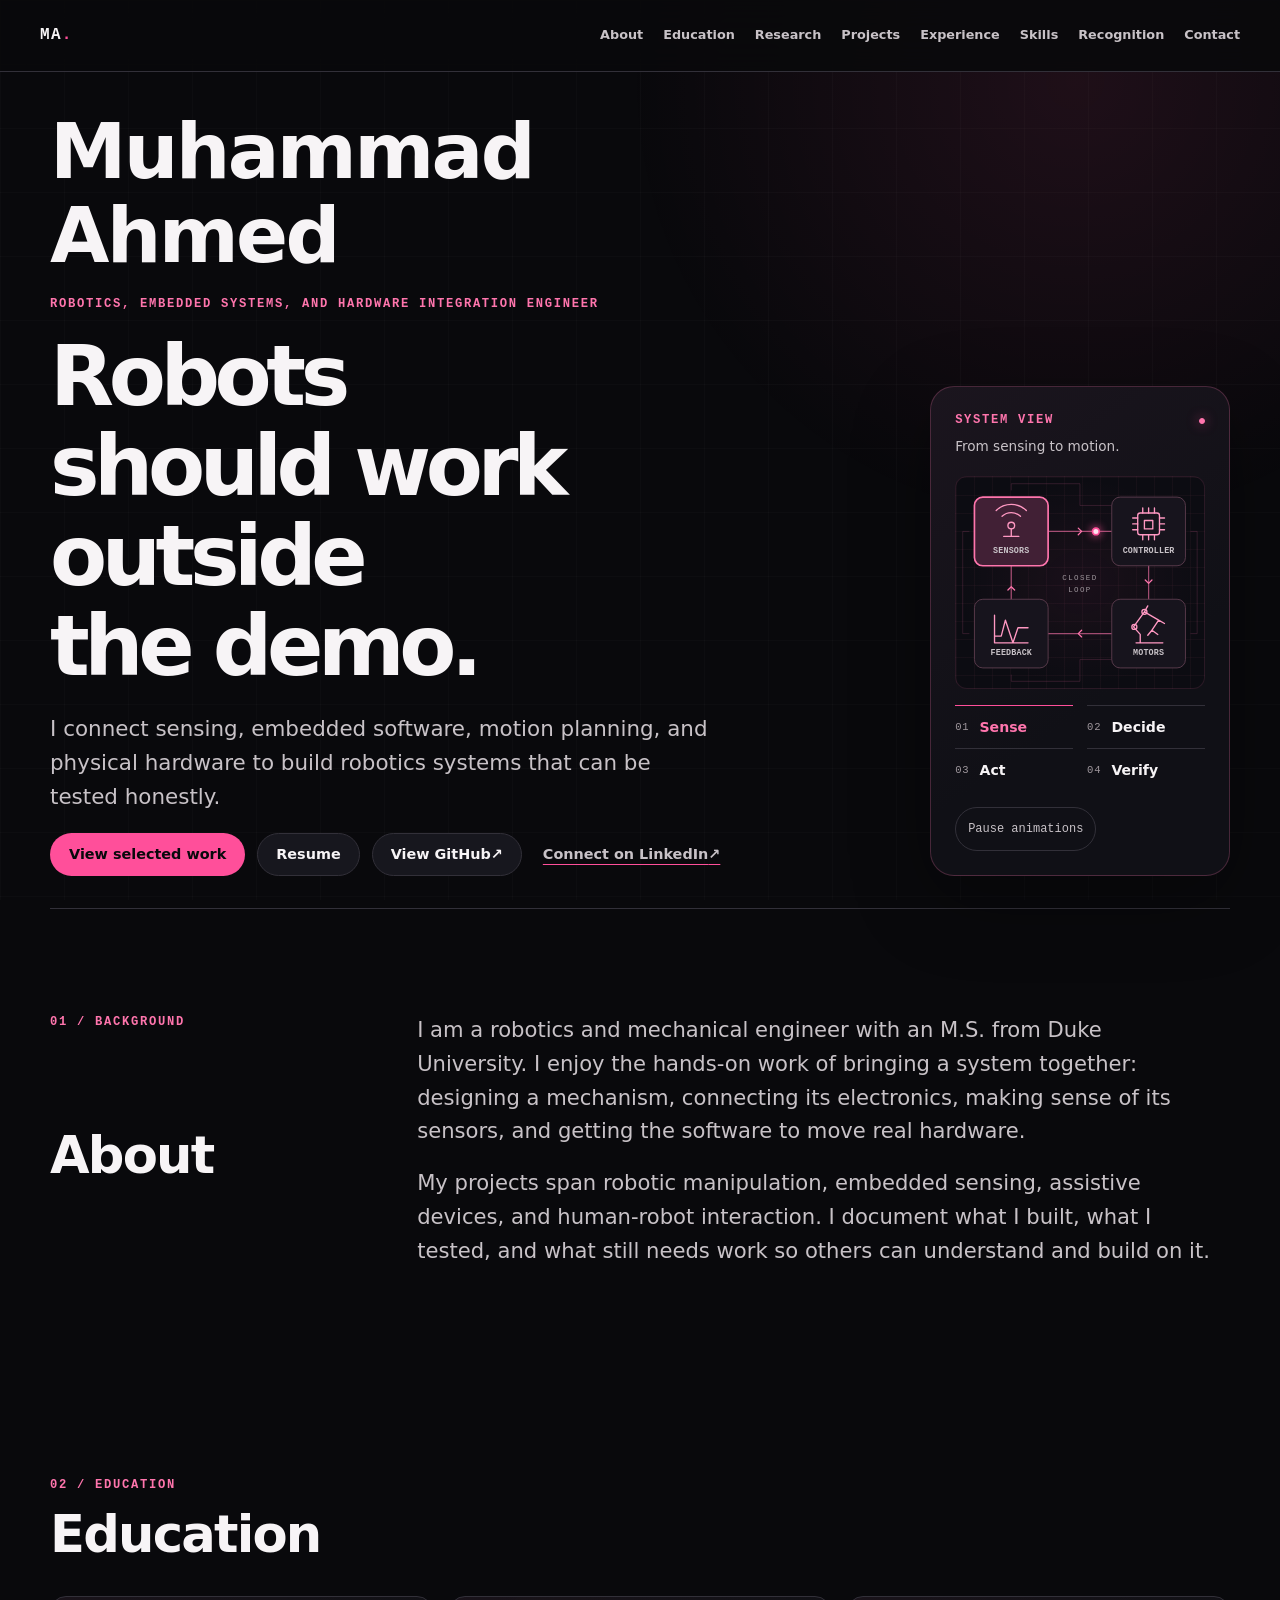
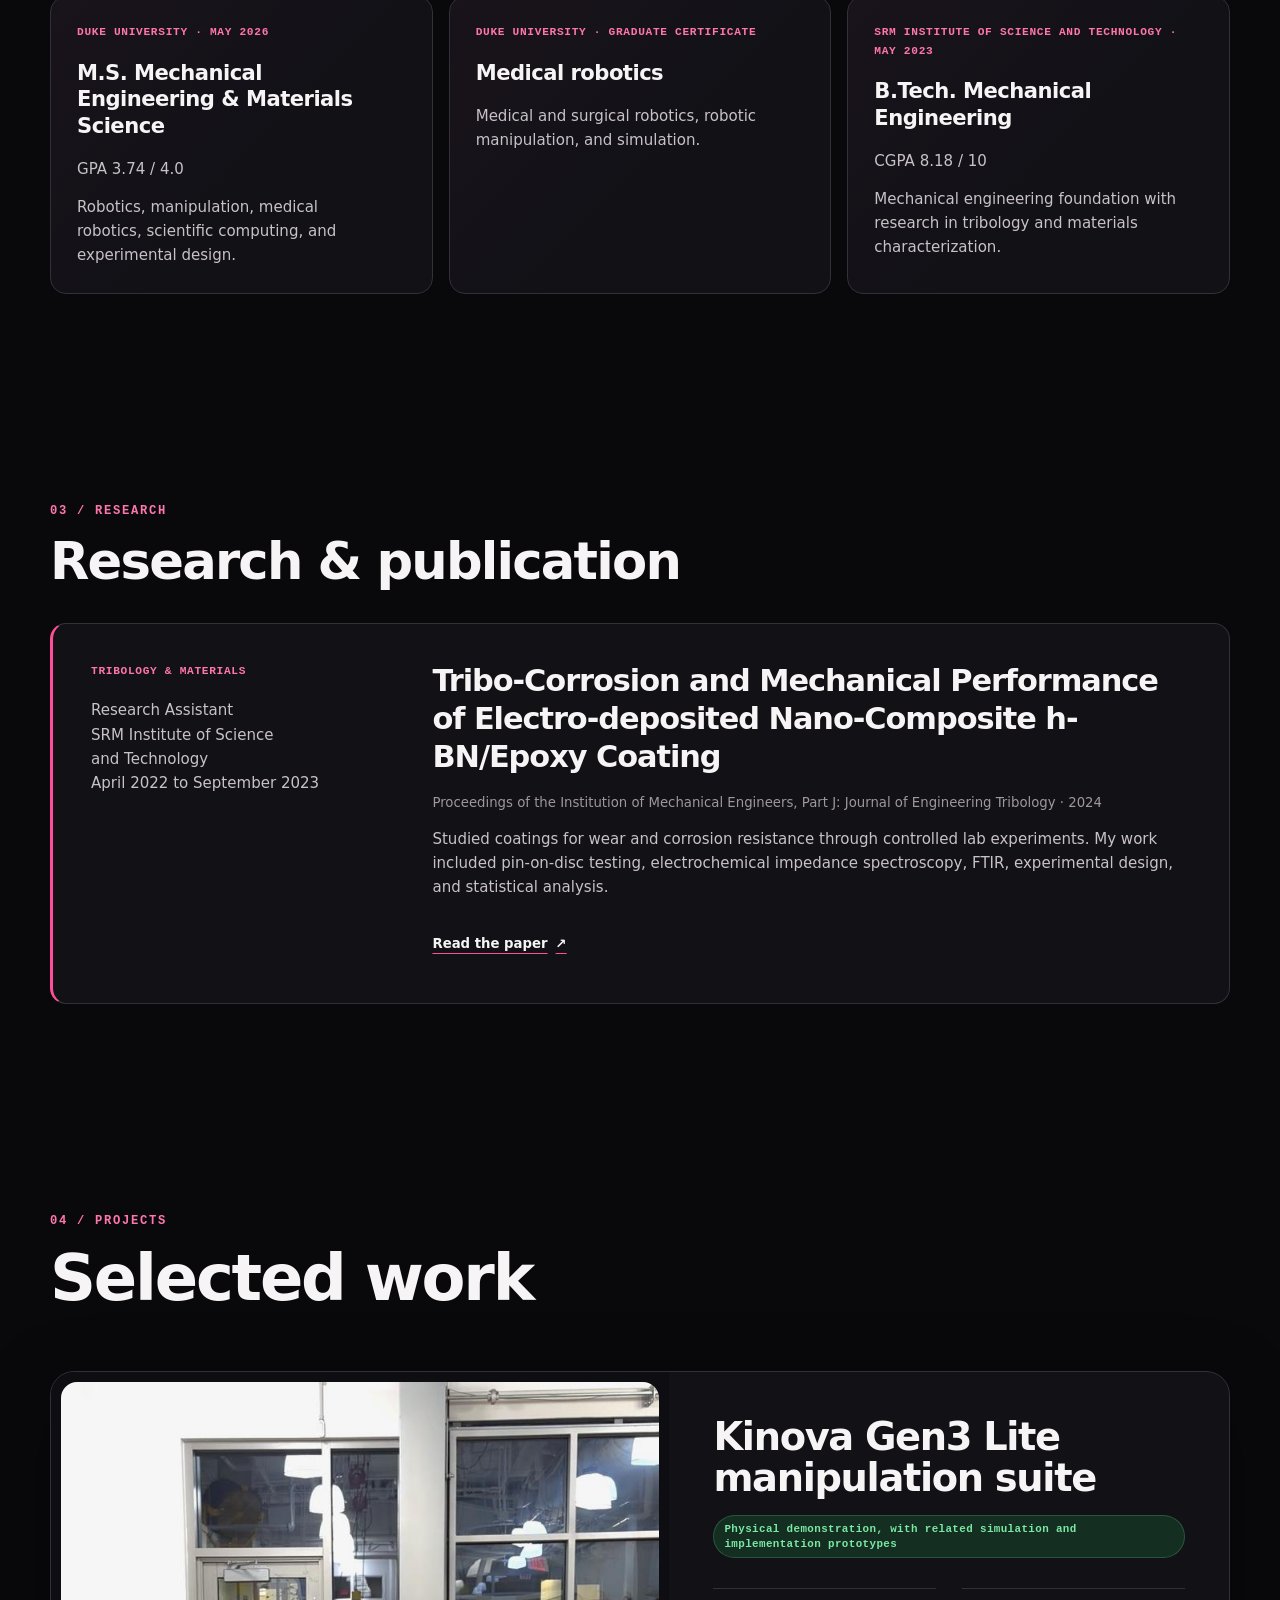
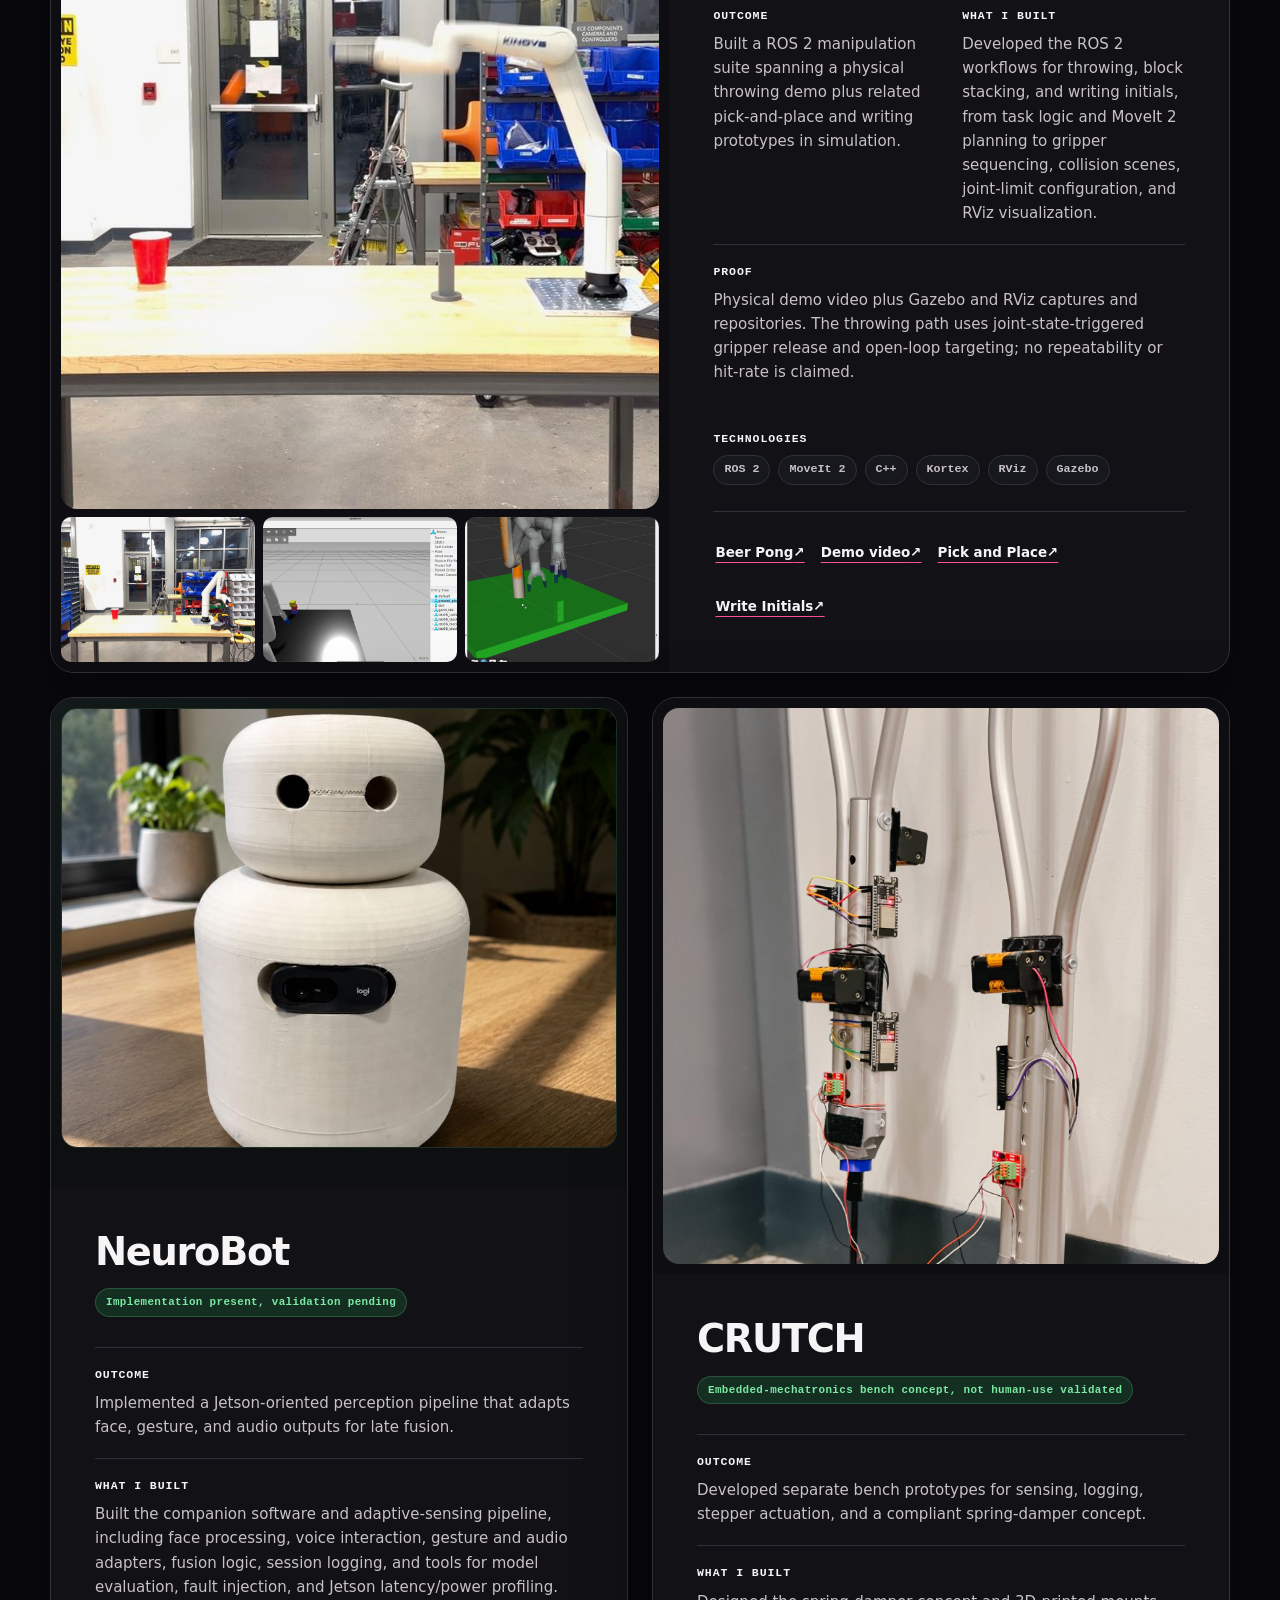
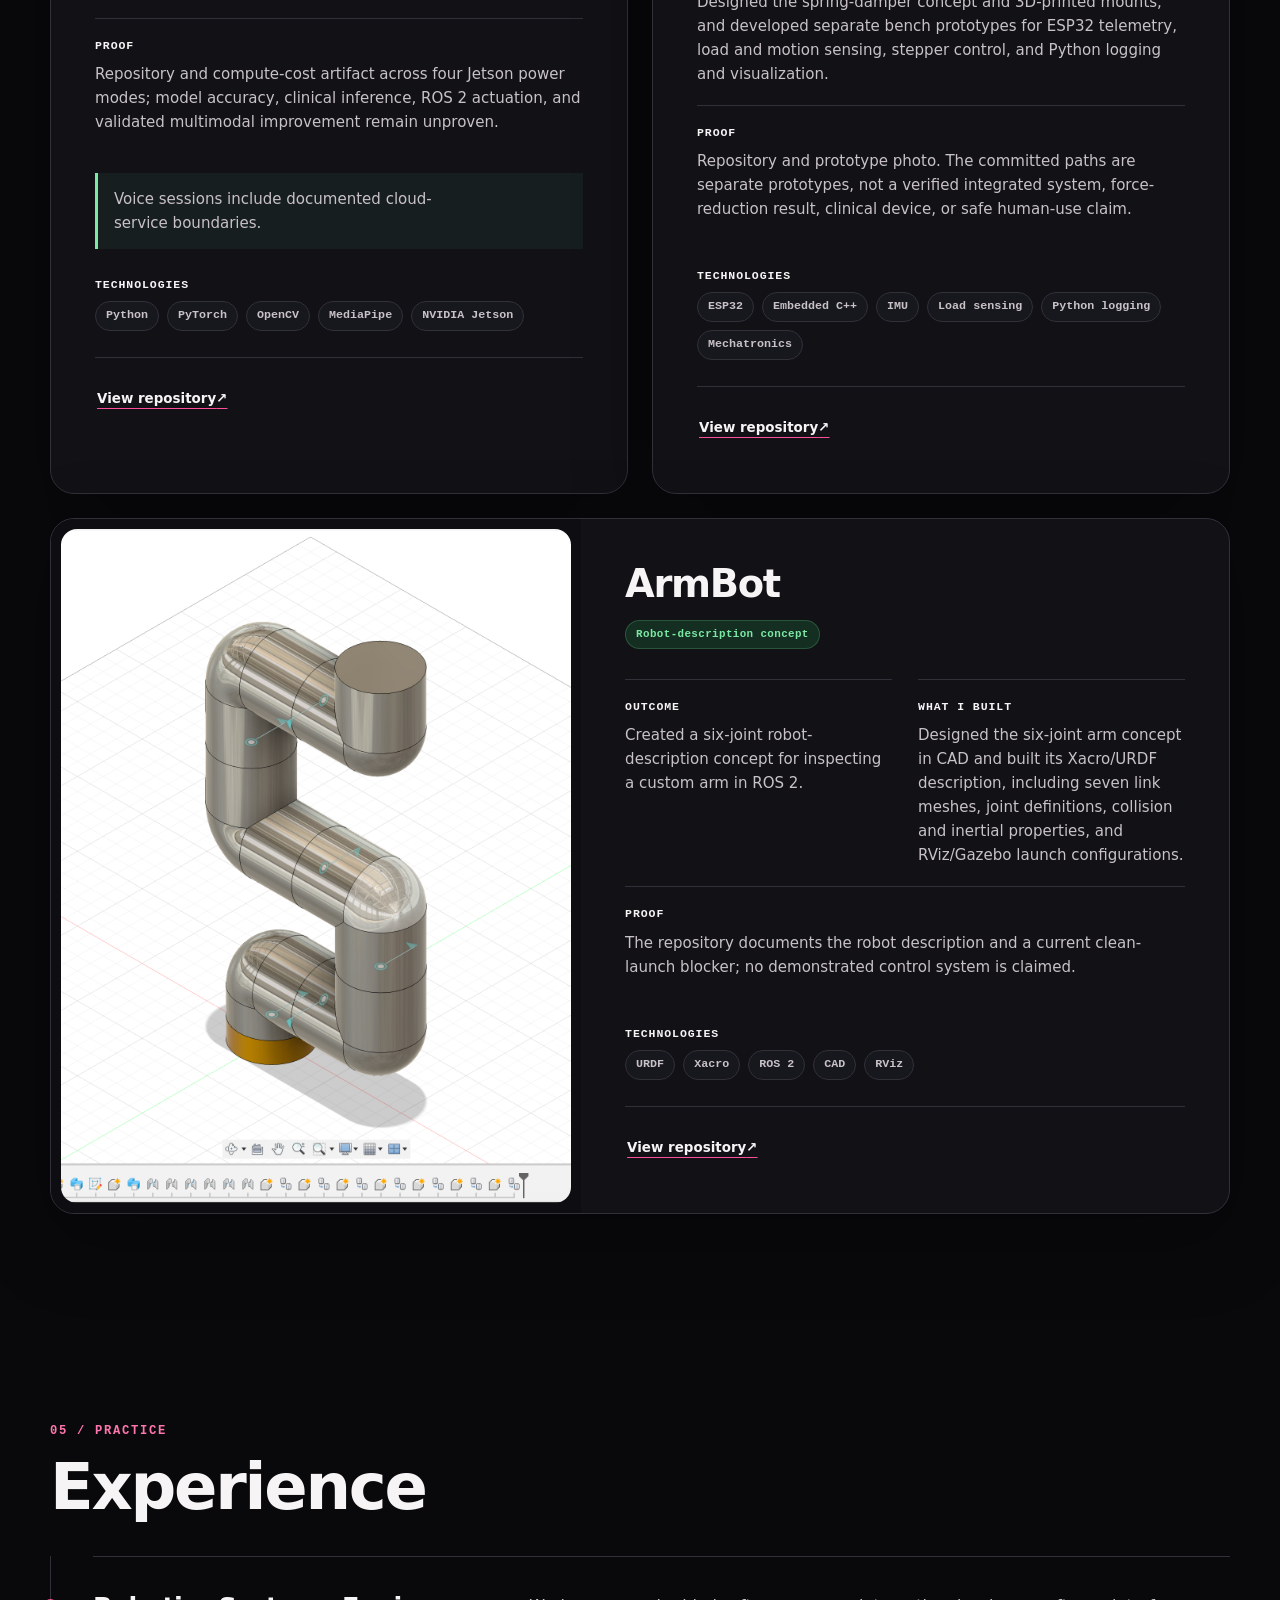
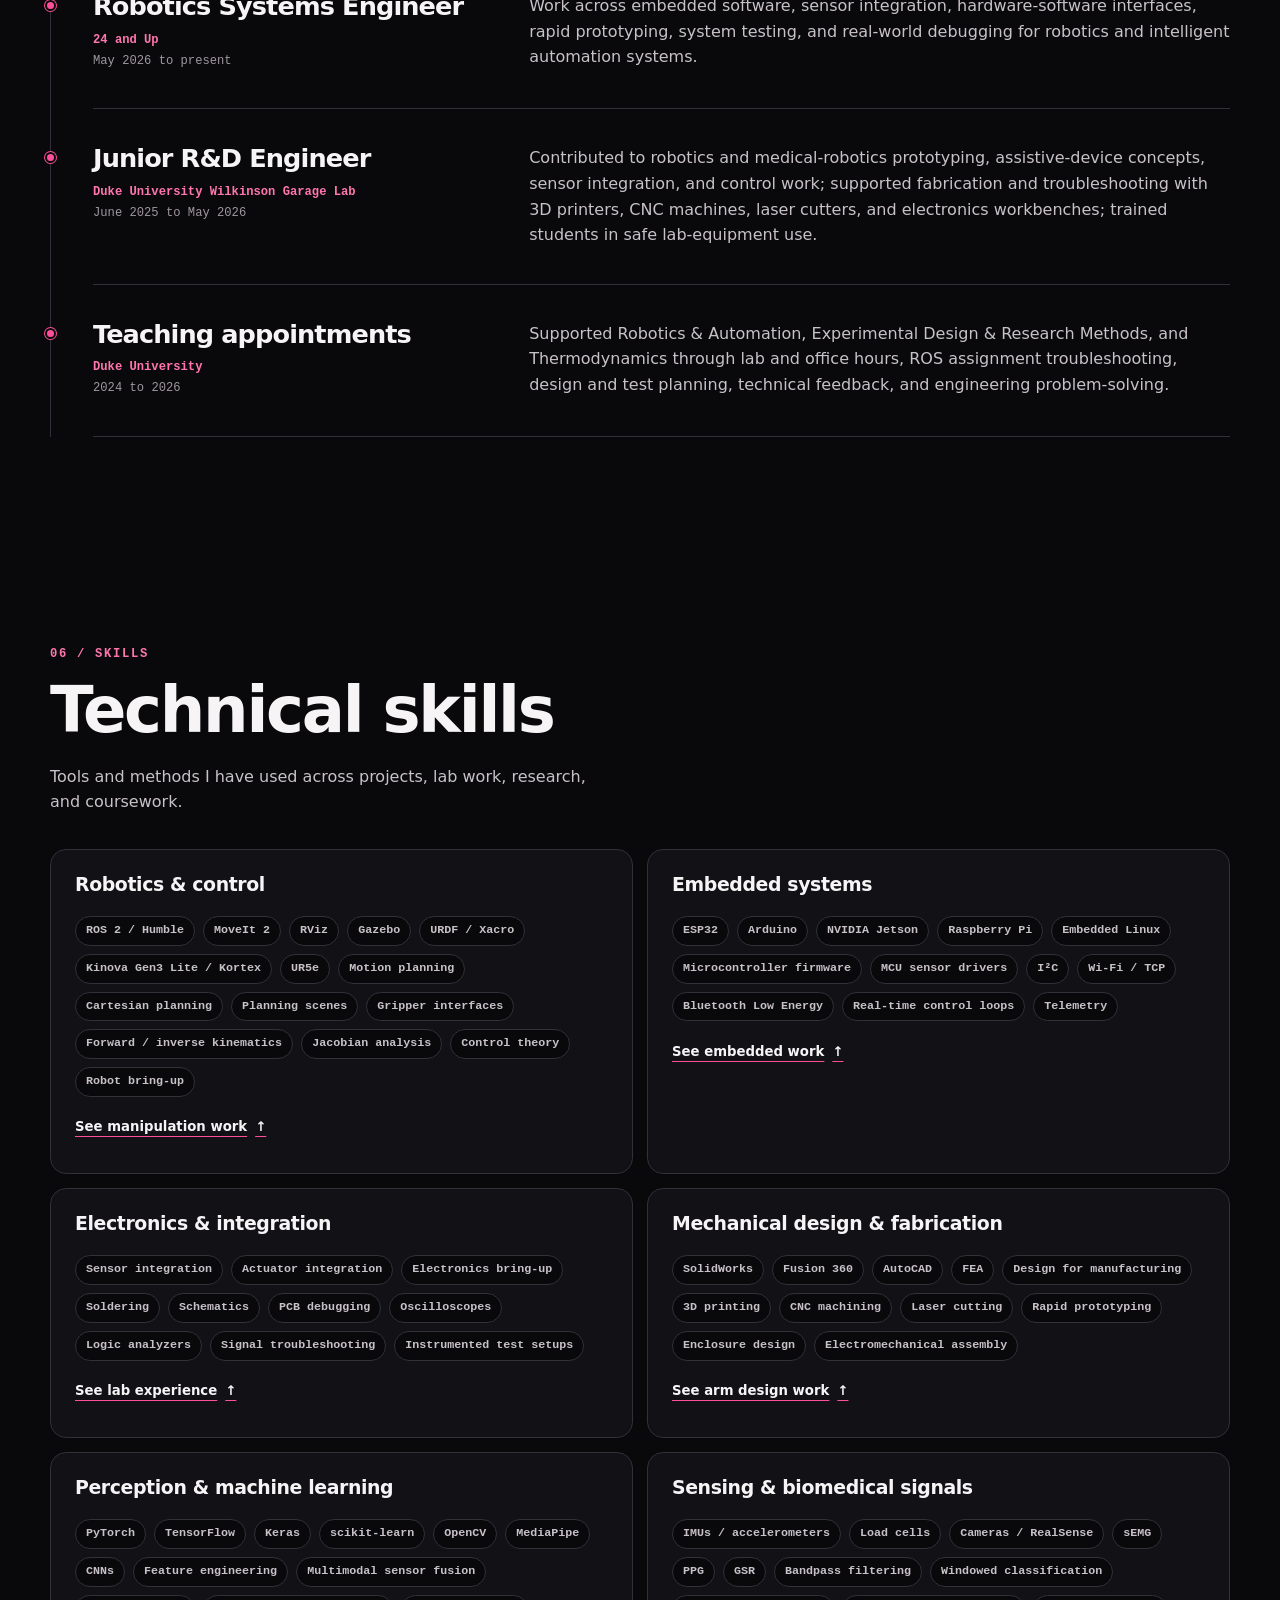
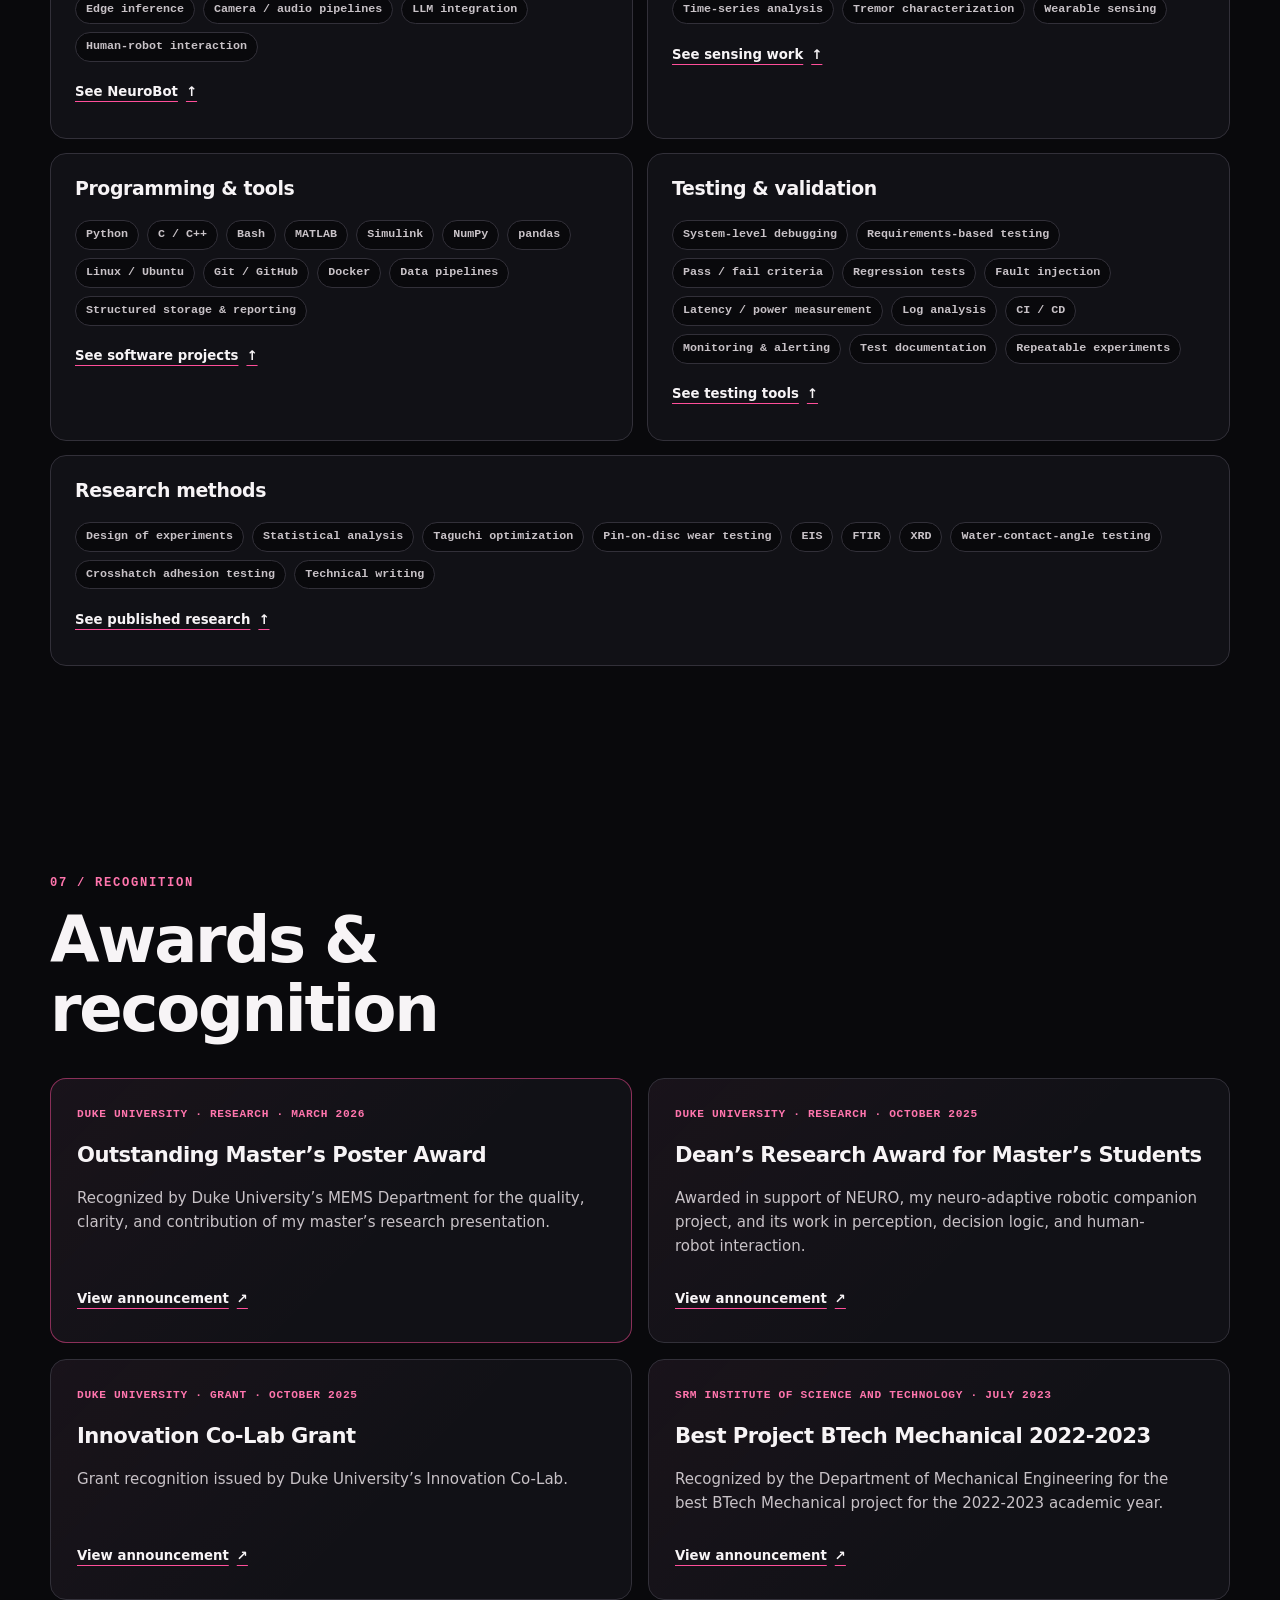
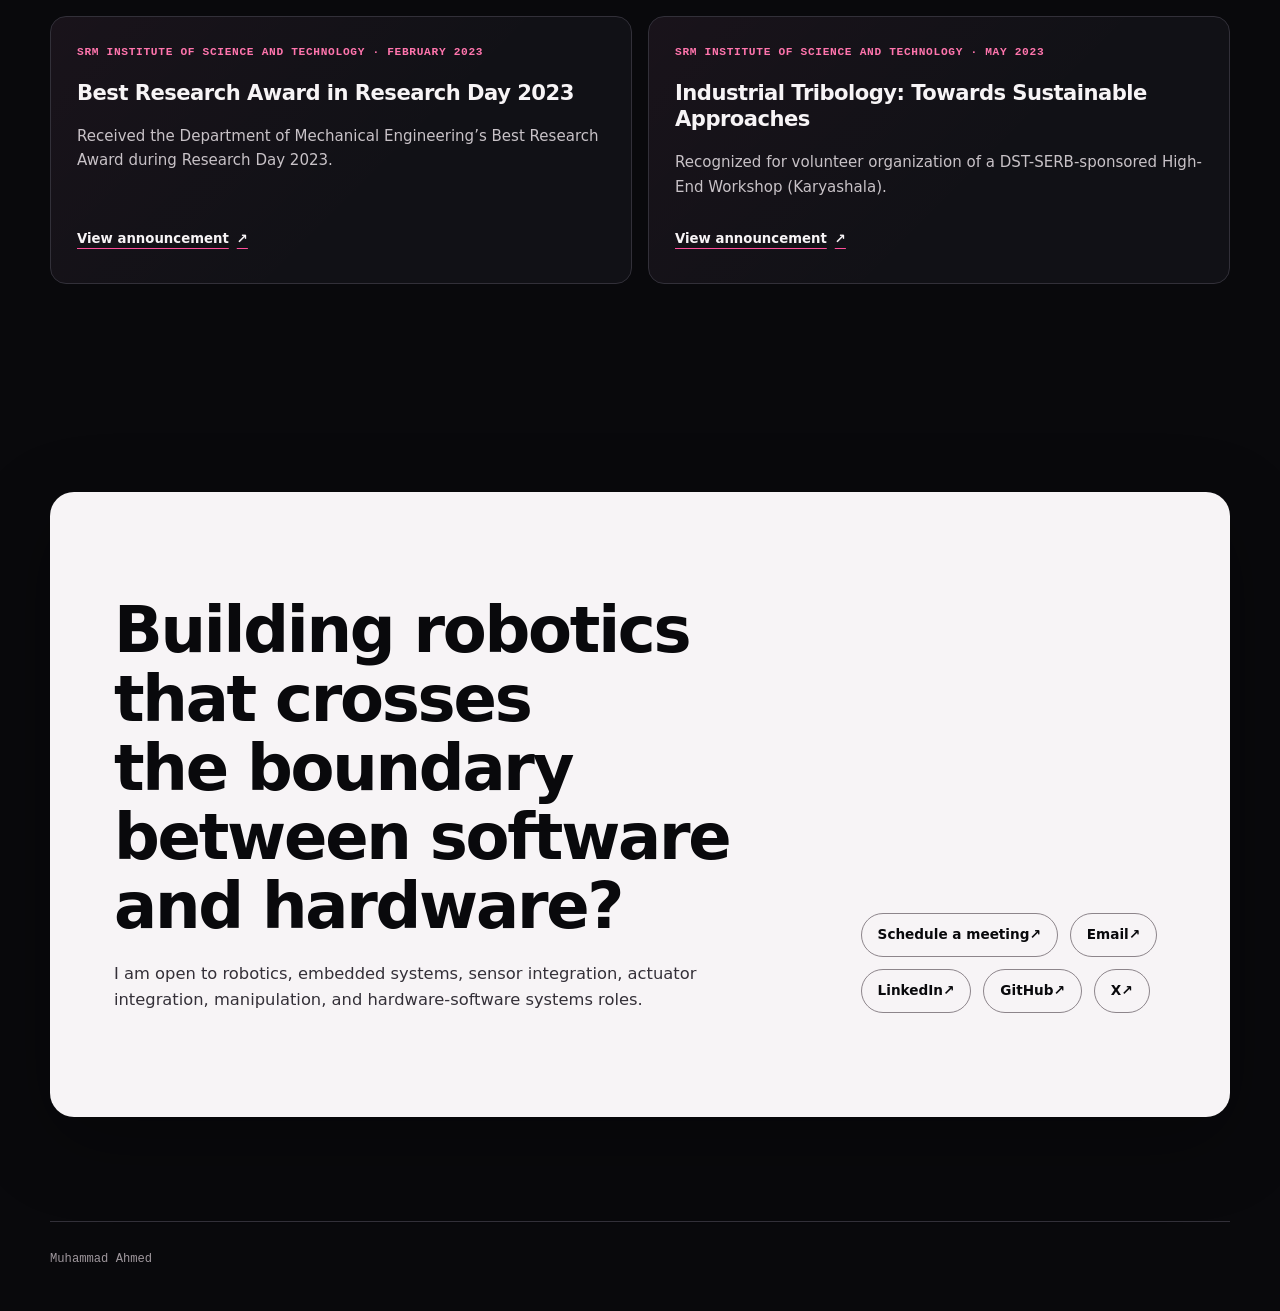
==== commit 3e57d6f3: "Add visible robotics signal-flow animation" ====
--- a/index.html
+++ b/index.html
@@ -20,7 +20,7 @@
   <meta name="twitter:description" content="Selected work in ROS 2, embedded sensing, and edge perception.">
   <meta name="twitter:image" content="https://ahmedshaikh77.github.io/Muhammad-Ahmed-Portfolio/assets/images/social-preview.png">
   <link rel="stylesheet" href="assets/css/styles.css?v=20260905-2">
-  <link rel="stylesheet" href="assets/css/effects.css?v=20260903-2">
+  <link rel="stylesheet" href="assets/css/effects.css?v=20260907-1">
   <script type="application/ld+json">
   {
     "@context": "https://schema.org",
@@ -79,14 +79,47 @@
         </div>
       </div>
       <aside class="hero__system" aria-label="Engineering focus">
-        <p class="system-label">SYSTEM VIEW</p>
+        <div class="system-heading"><p class="system-label">SYSTEM VIEW</p><span class="system-indicator" aria-hidden="true"></span></div>
+        <p class="system-caption">From sensing to motion.</p>
+        <svg class="signal-board" viewBox="0 0 296 252" role="img" aria-labelledby="signal-title signal-description" focusable="false">
+          <title id="signal-title">Robotics control loop</title>
+          <desc id="signal-description">Illustrative signal flow: sensors to controller to motors to feedback, then back to sensing. Not live telemetry.</desc>
+          <g class="signal-traces" fill="none">
+            <path d="M66 65H230V187H66Z"/>
+            <path class="signal-traces__secondary" d="M66 16V8H148V34H230M280 65H288V187H280M66 236V244H148V218H230M16 65H8V187H16"/>
+            <path class="signal-arrows" d="m146 61 4 4-4 4m80 54 4 4 4-4m-84 60-4 4 4 4m-88-56 4-4 4 4"/>
+          </g>
+          <g class="signal-node signal-node--sense">
+            <rect x="22" y="24" width="88" height="82" rx="10"/>
+            <g class="signal-icon"><circle cx="66" cy="58" r="4"/><path d="M55 47a16 16 0 0 1 22 0M48 40a26 26 0 0 1 36 0M66 62v9m-9 0h18"/></g>
+            <text x="66" y="91">SENSORS</text>
+          </g>
+          <g class="signal-node signal-node--decide">
+            <rect x="186" y="24" width="88" height="82" rx="10"/>
+            <g class="signal-icon"><rect x="217" y="43" width="26" height="26" rx="3"/><path d="M223 37v6m7-6v6m7-6v6m-14 26v6m7-6v6m7-6v6m-26-26h6m-6 7h6m-6 7h6m26-14h6m-6 7h6m-6 7h6m-24-11h10v10h-10z"/></g>
+            <text x="230" y="91">CONTROLLER</text>
+          </g>
+          <g class="signal-node signal-node--act">
+            <rect x="186" y="146" width="88" height="82" rx="10"/>
+            <g class="signal-icon"><path d="M215 198h32m-27 0v-10l-8-9 13-18 17 10-8 12m-9-22 4-7m13 17 7 4m-15 8 7 5m-7-5-5 6"/><circle cx="225" cy="161" r="3"/><circle cx="213" cy="179" r="3"/></g>
+            <text x="230" y="213">MOTORS</text>
+          </g>
+          <g class="signal-node signal-node--verify">
+            <rect x="22" y="146" width="88" height="82" rx="10"/>
+            <g class="signal-icon"><path d="M46 190h8l5-19 9 27 6-18h12M46 165v33h40"/></g>
+            <text x="66" y="213">FEEDBACK</text>
+          </g>
+          <text class="signal-center" x="148" y="123">CLOSED</text>
+          <text class="signal-center" x="148" y="137">LOOP</text>
+          <circle class="signal-packet" cx="66" cy="65" r="4" aria-hidden="true"/>
+        </svg>
         <ol>
-          <li><span>01</span> Sense</li>
-          <li><span>02</span> Decide</li>
-          <li><span>03</span> Act</li>
-          <li><span>04</span> Verify</li>
+          <li class="system-step--sense"><span>01</span> Sense</li>
+          <li class="system-step--decide"><span>02</span> Decide</li>
+          <li class="system-step--act"><span>03</span> Act</li>
+          <li class="system-step--verify"><span>04</span> Verify</li>
         </ol>
-        <button class="motion-toggle" type="button" hidden>Pause effects</button>
+        <button class="motion-toggle" type="button" hidden>Pause animations</button>
       </aside>
     </section>
 
@@ -275,6 +308,6 @@
   <footer class="site-footer"><p>Muhammad Ahmed</p></footer>
   <div class="radar-cursor" aria-hidden="true" hidden><svg viewBox="0 0 32 32" focusable="false"><circle class="r-ring" cx="16" cy="16" r="11"/><circle class="r-ring2" cx="16" cy="16" r="6.5"/><g class="r-tick"><path d="M16 3v3M16 26v3M3 16h3M26 16h3"/></g><circle class="r-blip" cx="21" cy="11.5" r="1.1"/><circle class="r-blip r-blip--second" cx="11" cy="20.5" r="1.1"/><g class="r-sweep"><path class="r-seg" d="M16 16L16 5A11 11 0 0 0 6.47 10.5Z"/><path class="r-line" d="M16 16V5"/></g><circle class="r-dot" cx="16" cy="16" r="1.7"/></svg></div>
   <script src="assets/js/main.js?v=20260903-2" defer></script>
-  <script src="assets/js/effects.js?v=20260903-2" defer></script>
+  <script src="assets/js/effects.js?v=20260907-1" defer></script>
 </body>
 </html>
--- a/assets/css/effects.css
+++ b/assets/css/effects.css
@@ -10,10 +10,70 @@
   z-index: -1;
   width: 100%;
   height: 100%;
-  opacity: 0.3;
+  opacity: 0.8;
   pointer-events: none;
   border-radius: inherit;
-  mask-image: linear-gradient(transparent, #000 12%, #000 78%, transparent);
+  mask-image: linear-gradient(90deg, transparent 54%, #000 72%);
+}
+
+/* A legible, static schematic is the baseline on phones and without animation. */
+.hero__system {
+  position: relative;
+  width: 100%;
+  max-width: 380px;
+  justify-self: end;
+  border-color: rgb(255 117 173 / 0.23);
+  background: linear-gradient(145deg, #1b151e, #101016 62%);
+}
+
+.system-heading { display: flex; align-items: center; justify-content: space-between; gap: 12px; }
+.system-heading .system-label { margin-bottom: 0; }
+.system-indicator { width: 6px; height: 6px; border: 1px solid var(--accent-strong); border-radius: 50%; }
+.system-caption { margin: 6px 0 18px; font-size: 0.85rem; color: var(--muted); }
+
+.signal-board {
+  display: block;
+  width: 100%;
+  height: auto;
+  margin-bottom: 16px;
+  overflow: hidden;
+  border: 1px solid rgb(255 117 173 / 0.12);
+  border-radius: 12px;
+  background:
+    radial-gradient(ellipse at center, rgb(255 79 154 / 0.06), transparent 70%),
+    linear-gradient(rgb(255 117 173 / 0.04) 1px, transparent 1px),
+    linear-gradient(90deg, rgb(255 117 173 / 0.04) 1px, transparent 1px),
+    #0c0c12;
+  background-size: auto, 18px 18px, 18px 18px, auto;
+}
+
+.signal-traces { stroke: rgb(255 117 173 / 0.6); stroke-width: 1.5; }
+.signal-traces__secondary { stroke: rgb(255 117 173 / 0.18); stroke-width: 1; }
+.signal-arrows { stroke: var(--accent-strong); stroke-linecap: round; stroke-linejoin: round; }
+.signal-node > rect { fill: #17141d; stroke: #634153; stroke-width: 1; }
+.signal-icon { fill: none; stroke: #ff98c2; stroke-width: 1.6; stroke-linecap: round; stroke-linejoin: round; }
+.signal-node text { fill: var(--muted); font: 600 10px var(--mono); text-anchor: middle; letter-spacing: 0.02em; }
+.signal-center { fill: var(--subtle); font: 9px var(--mono); letter-spacing: 0.18em; text-anchor: middle; }
+.signal-packet { visibility: hidden; fill: #ffe1ef; stroke: var(--accent); stroke-width: 2; filter: drop-shadow(0 0 5px #ff4f9a); }
+
+.hero__system ol { grid-template-columns: repeat(2, minmax(0, 1fr)); column-gap: 14px; }
+.hero__system li { min-height: 43px; gap: 10px; font-size: 0.88rem; }
+.hero__system li span { font-size: 0.66rem; }
+
+/* No ARIA live region: this is an illustration, not actual robot telemetry. */
+.hero[data-animations="running"] .signal-packet { visibility: visible; }
+.hero[data-animations="running"] .system-indicator { background: var(--accent-strong); box-shadow: 0 0 12px rgb(255 79 154 / 0.65); }
+.hero[data-animations="running"][data-signal-stage="sense"] .signal-node--sense > rect,
+.hero[data-animations="running"][data-signal-stage="decide"] .signal-node--decide > rect,
+.hero[data-animations="running"][data-signal-stage="act"] .signal-node--act > rect,
+.hero[data-animations="running"][data-signal-stage="verify"] .signal-node--verify > rect { fill: #412035; stroke: var(--accent-strong); stroke-width: 2; }
+.hero[data-animations="running"][data-signal-stage="sense"] .system-step--sense,
+.hero[data-animations="running"][data-signal-stage="decide"] .system-step--decide,
+.hero[data-animations="running"][data-signal-stage="act"] .system-step--act,
+.hero[data-animations="running"][data-signal-stage="verify"] .system-step--verify { color: var(--accent-strong); border-color: var(--accent); }
+
+@media (max-width: 899px) {
+  .hero__system { justify-self: start; }
 }
 
 .radar-cursor {
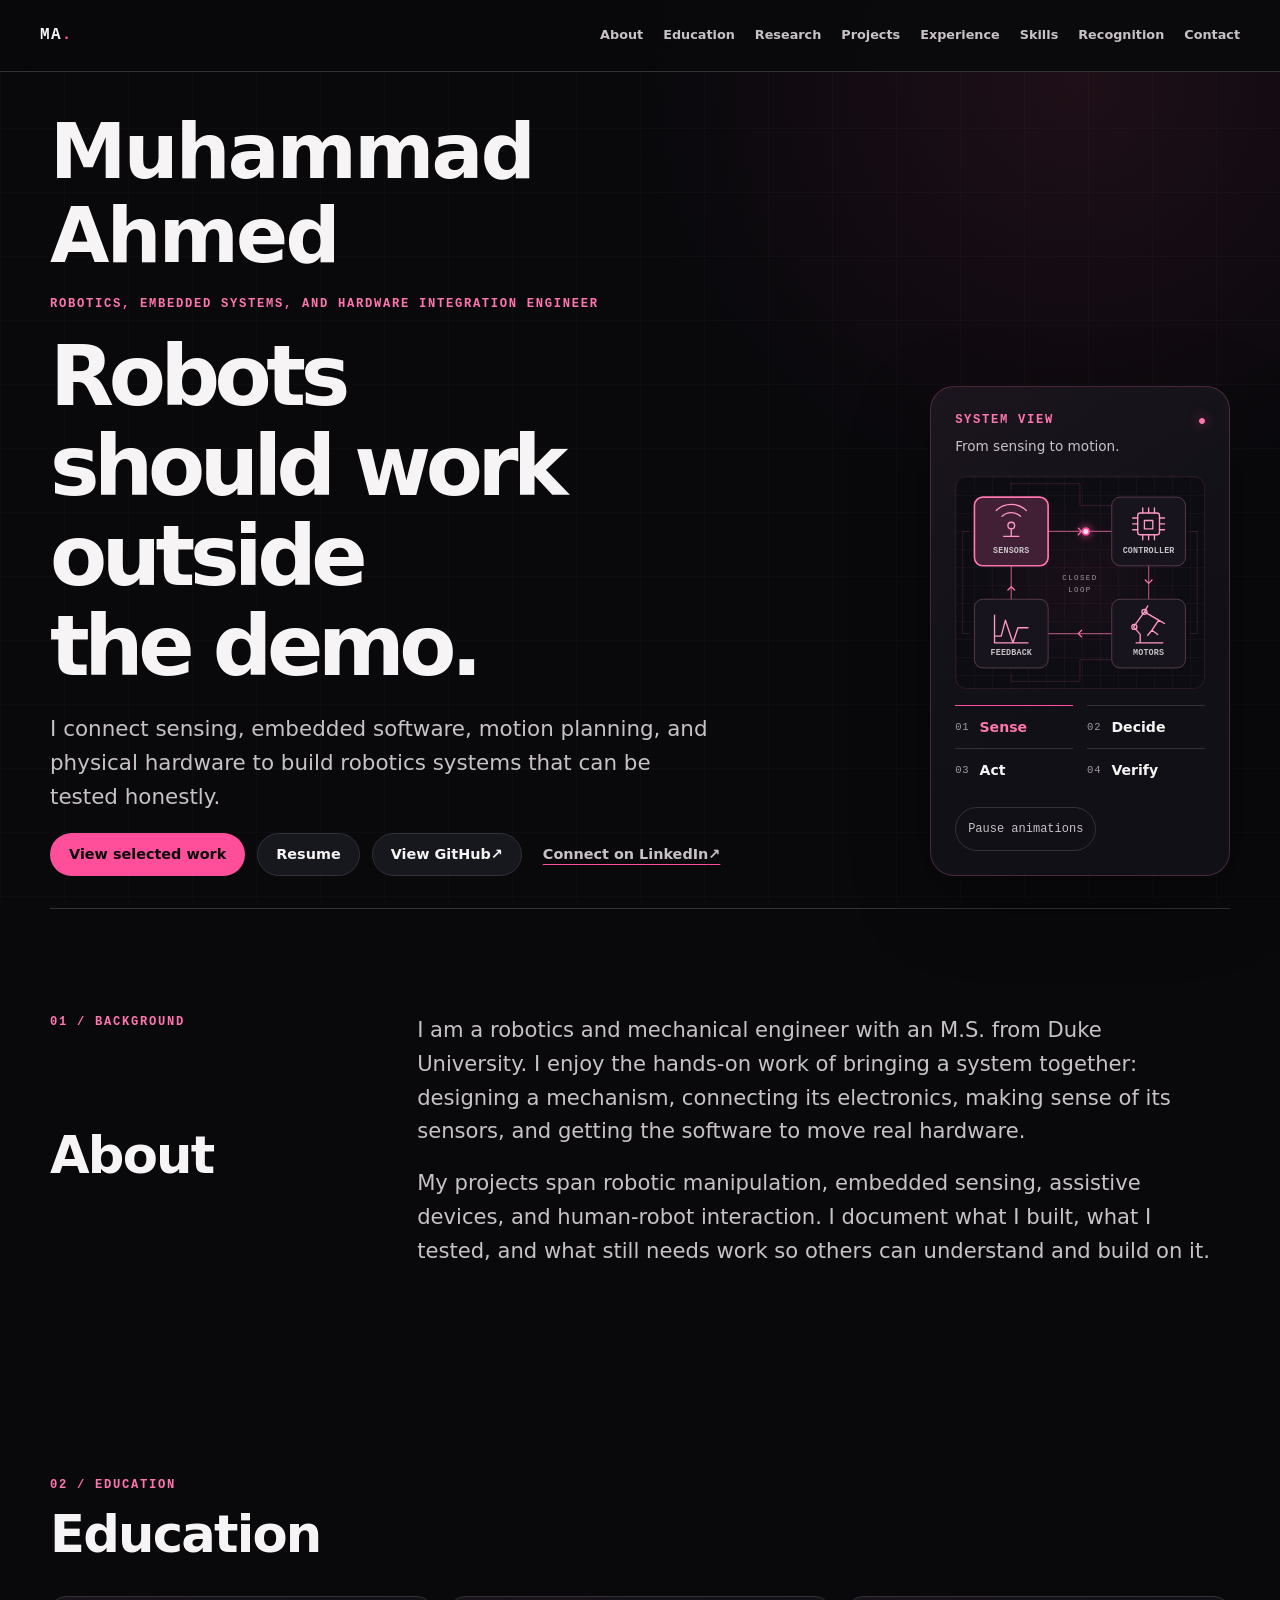
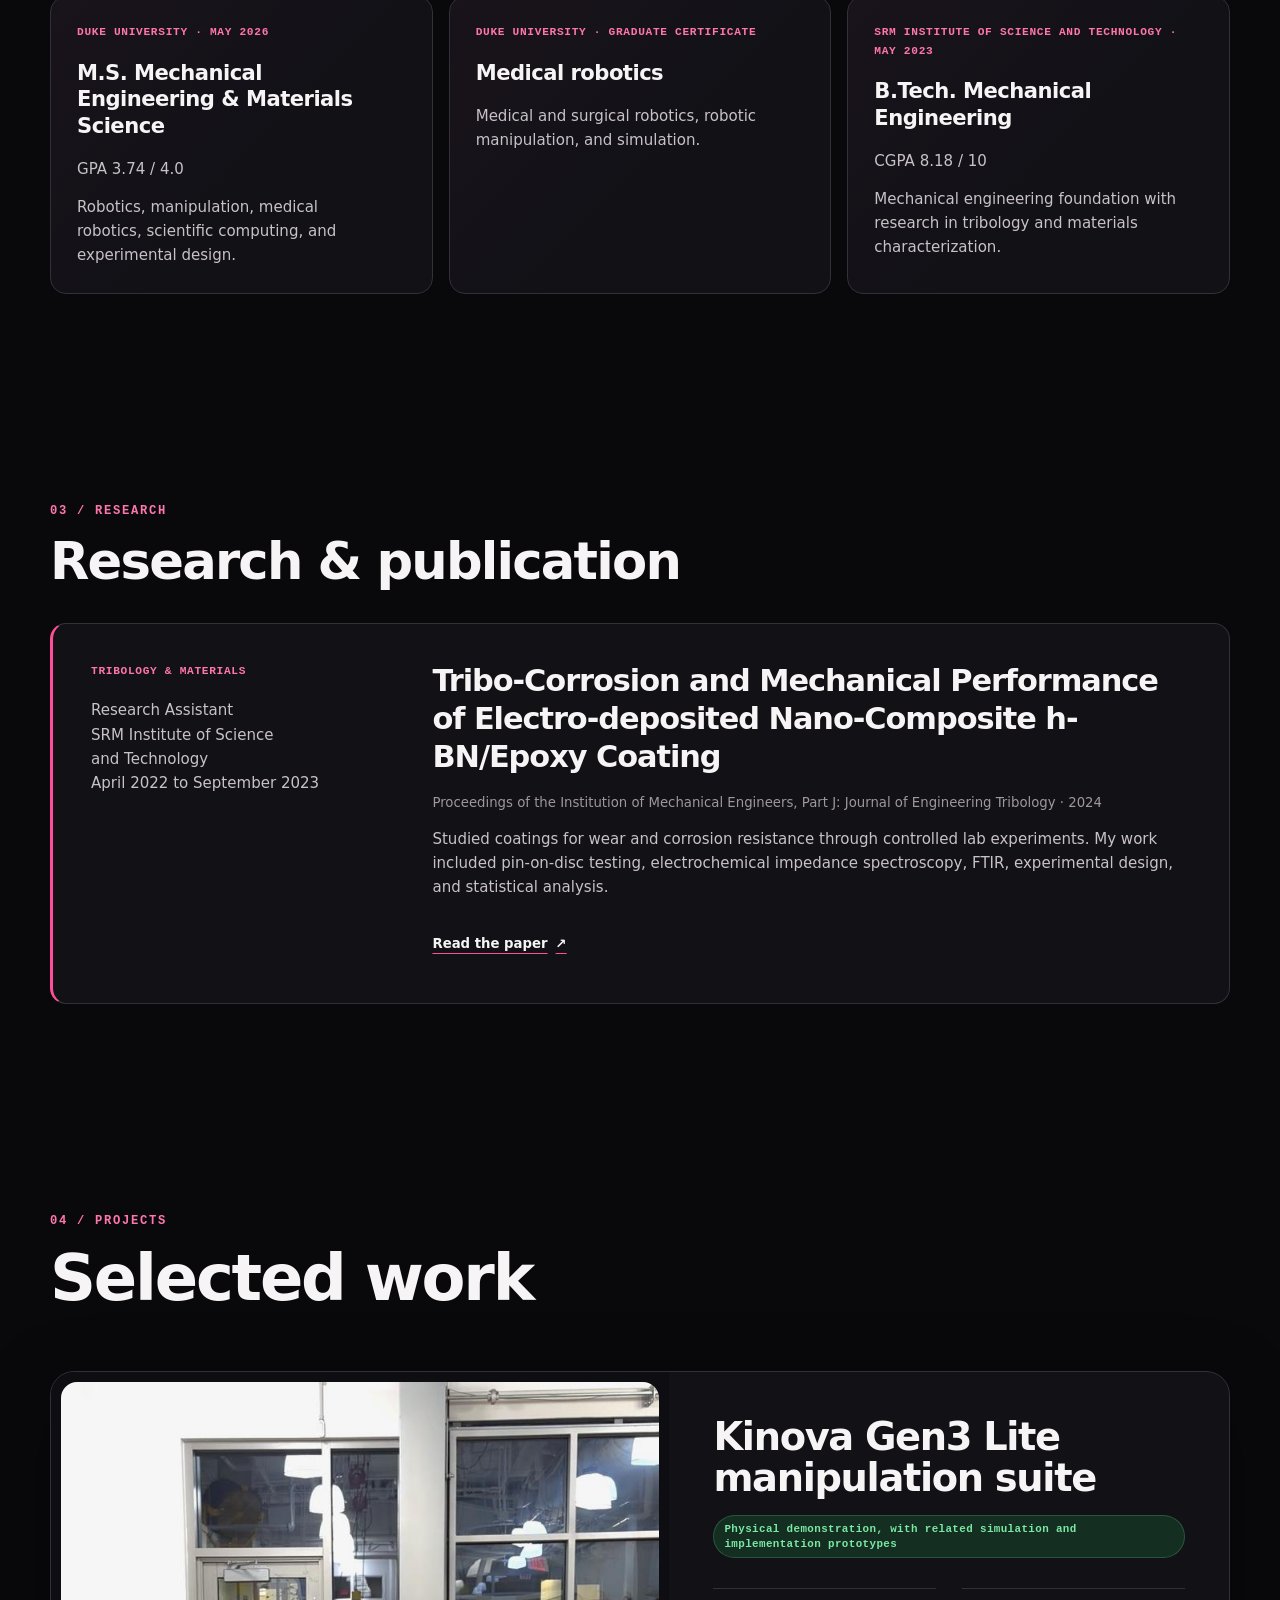
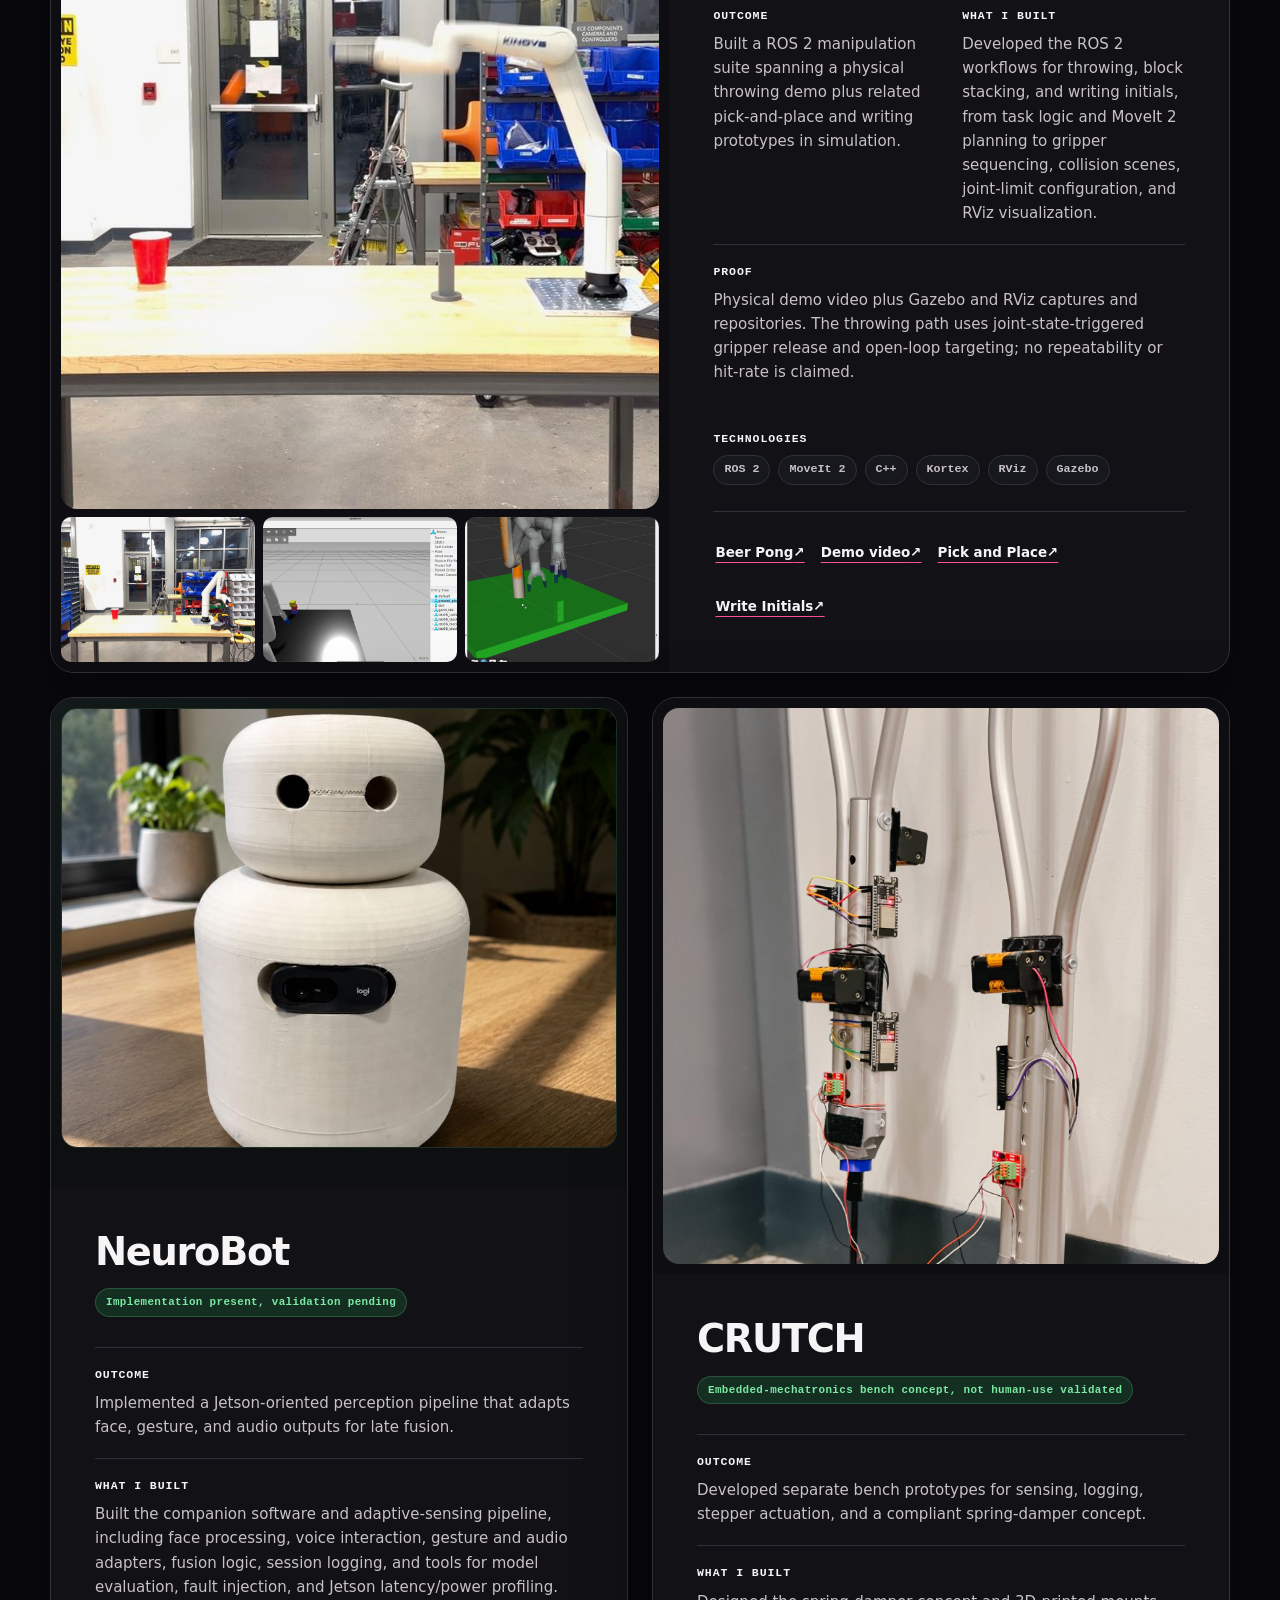
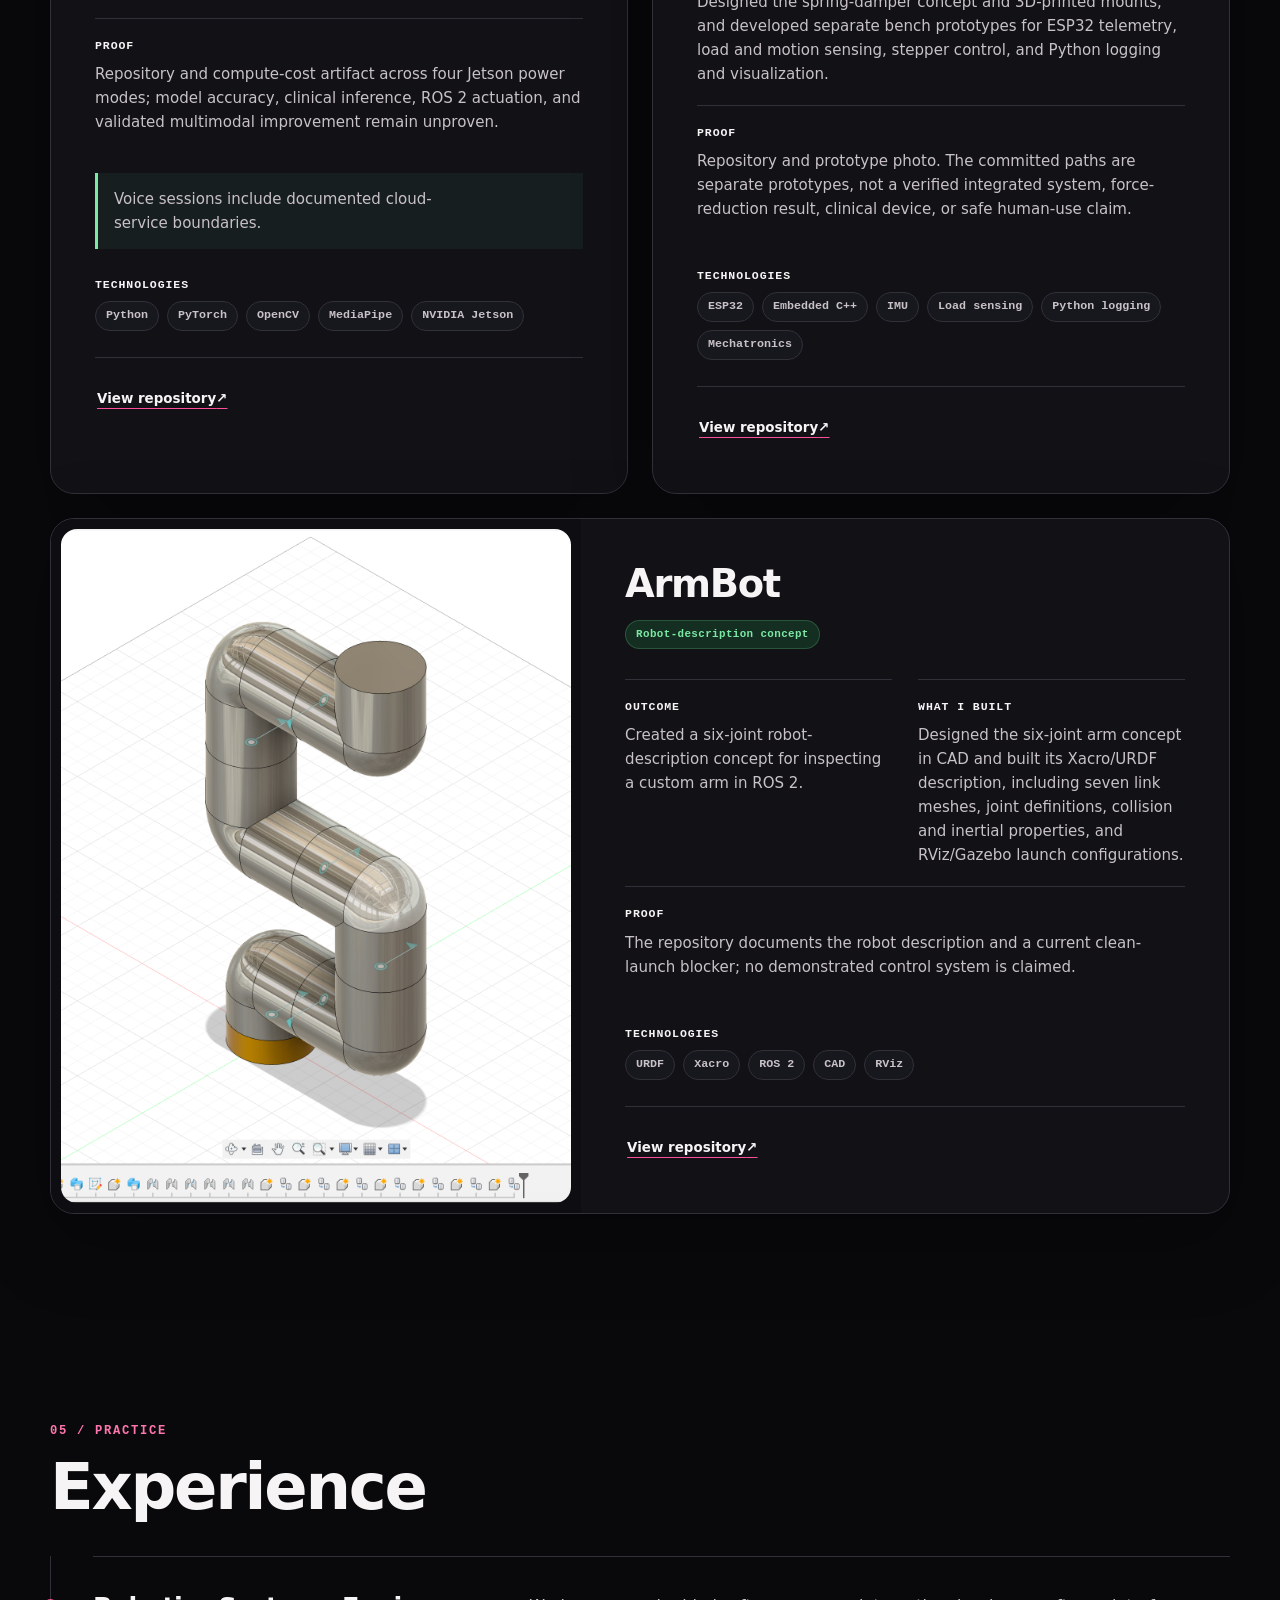
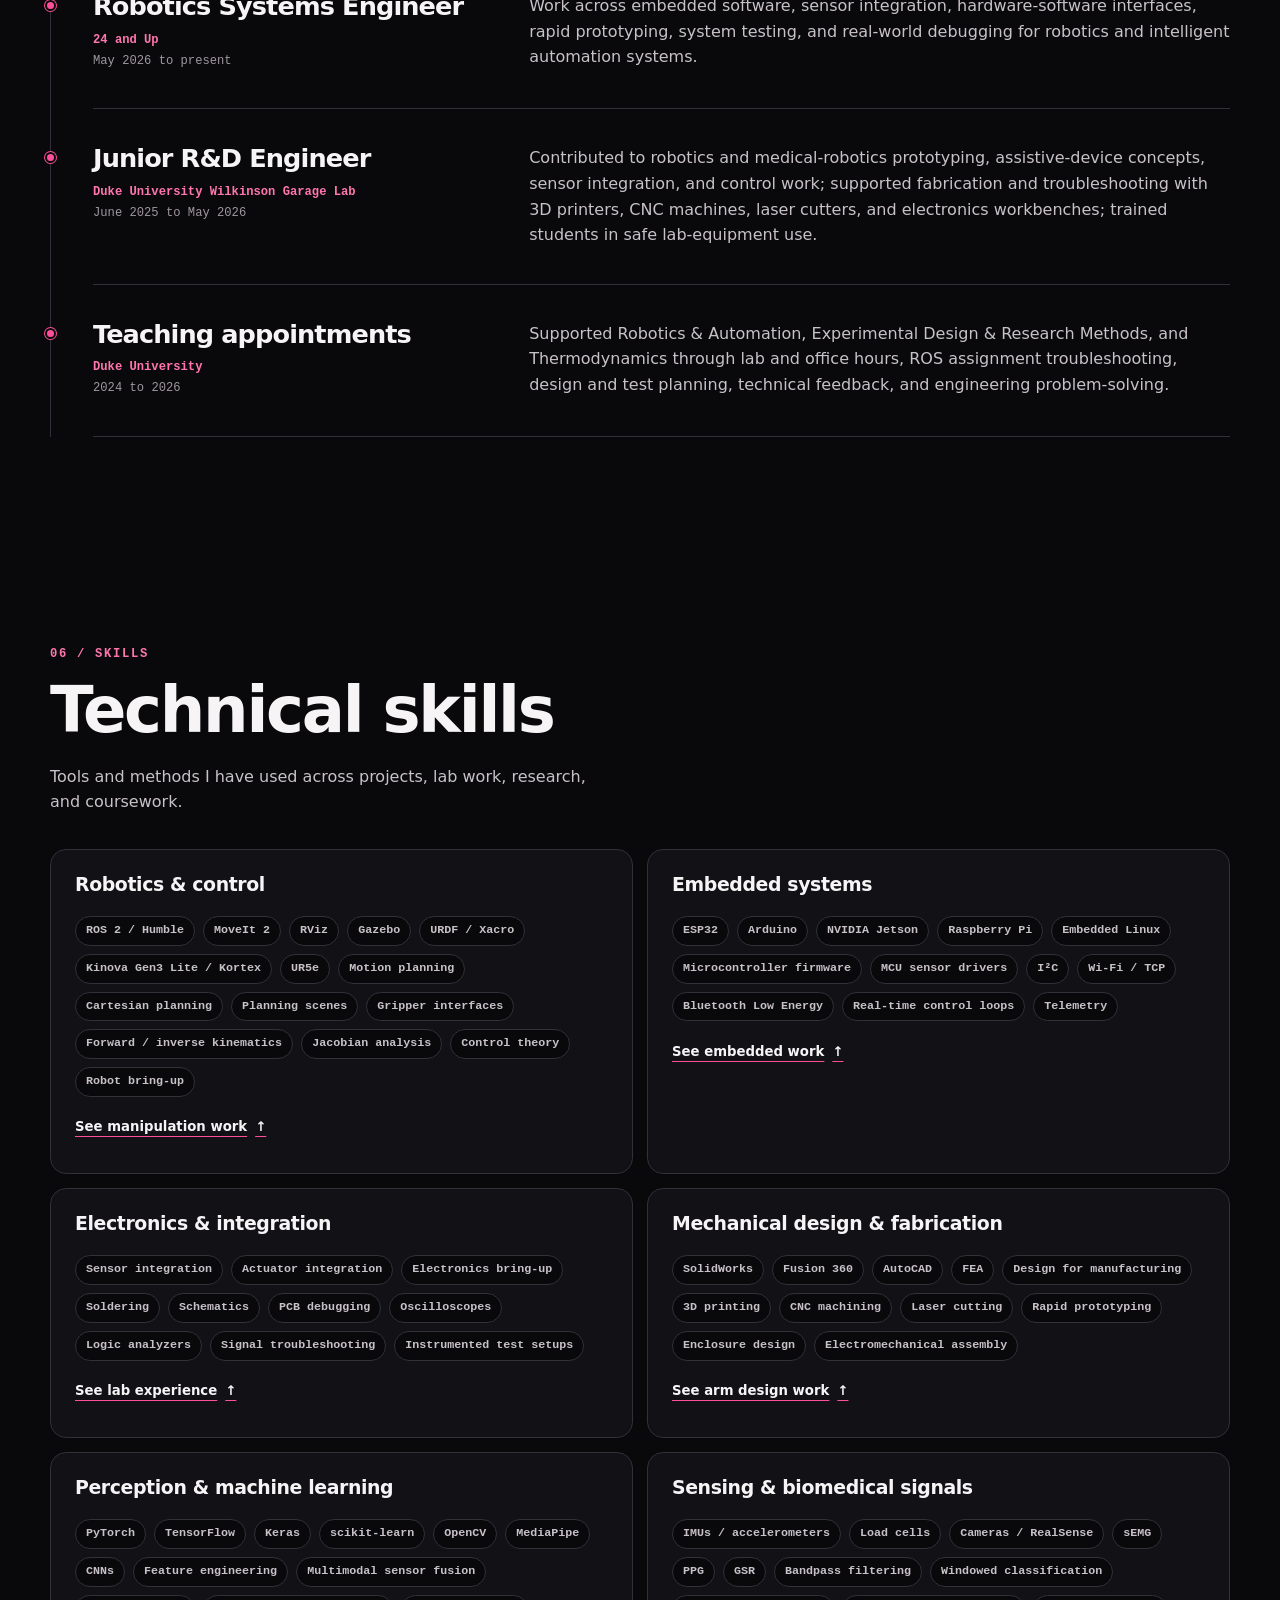
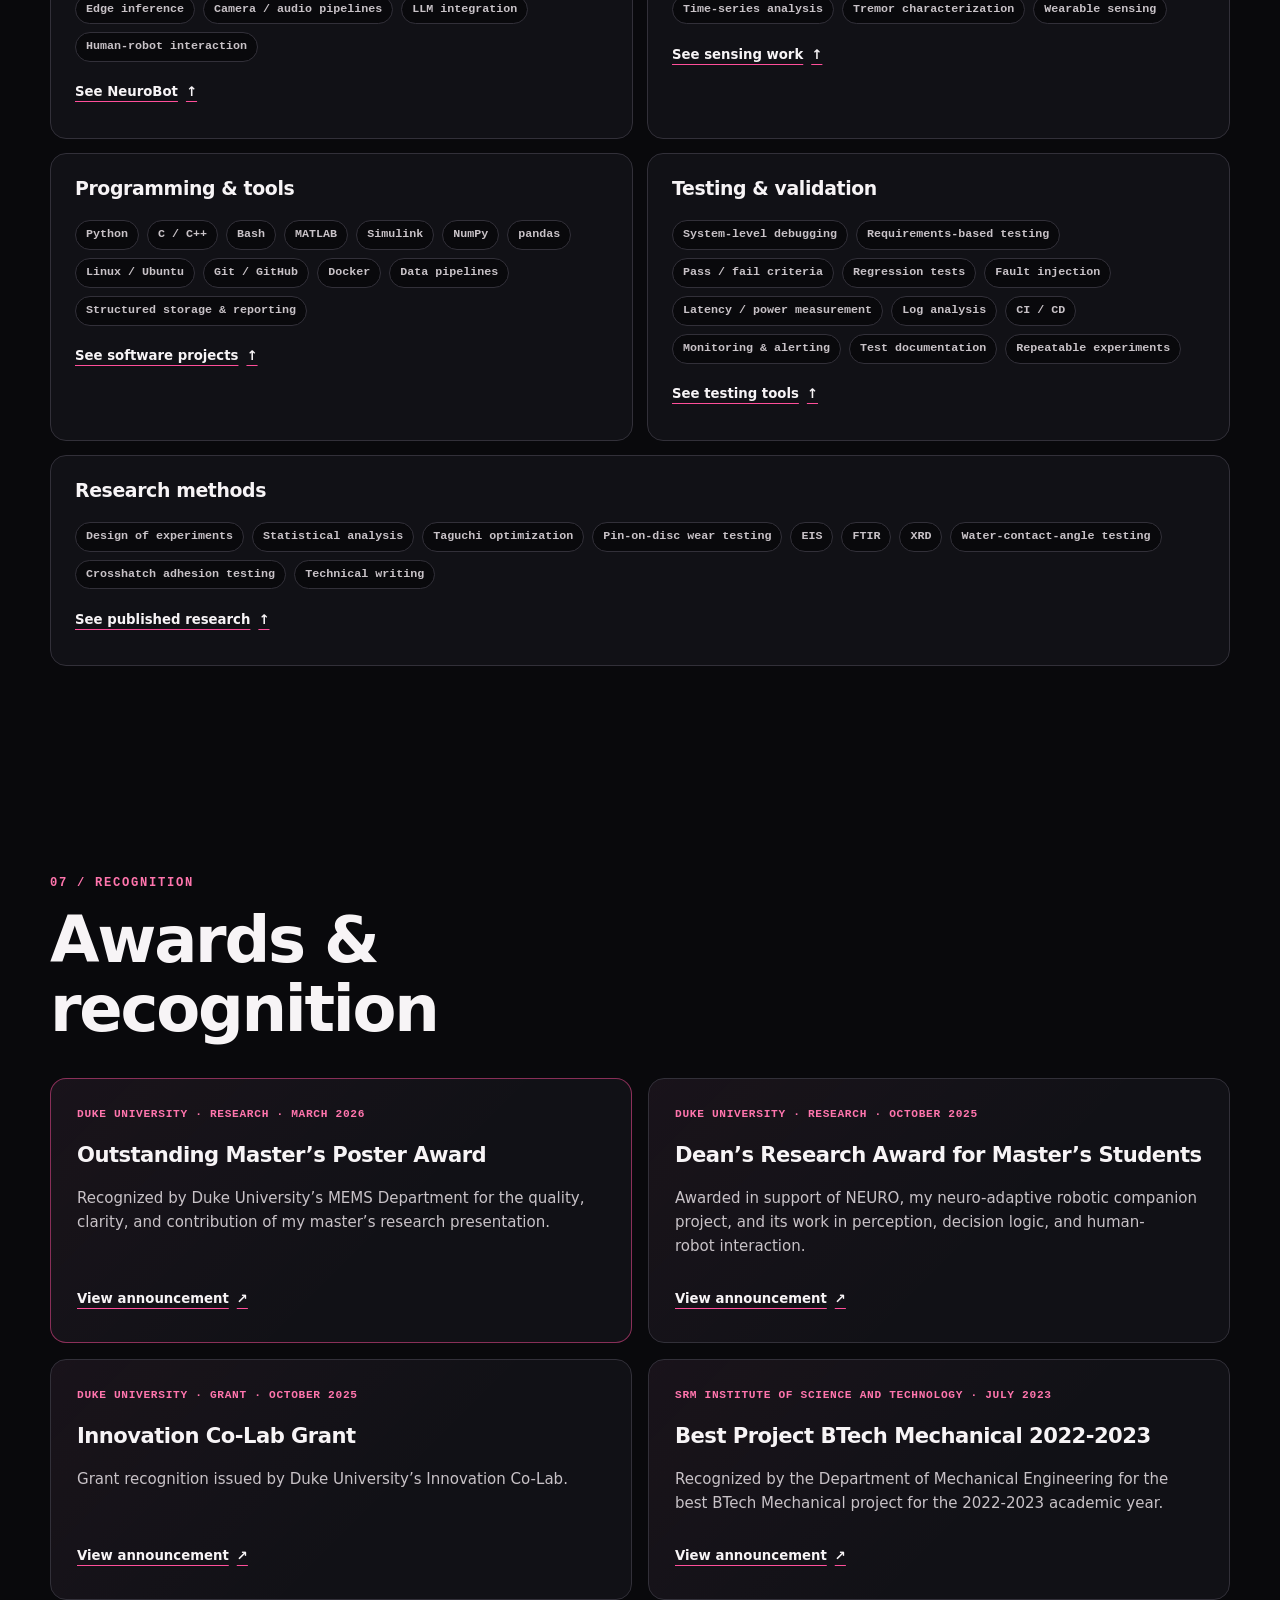
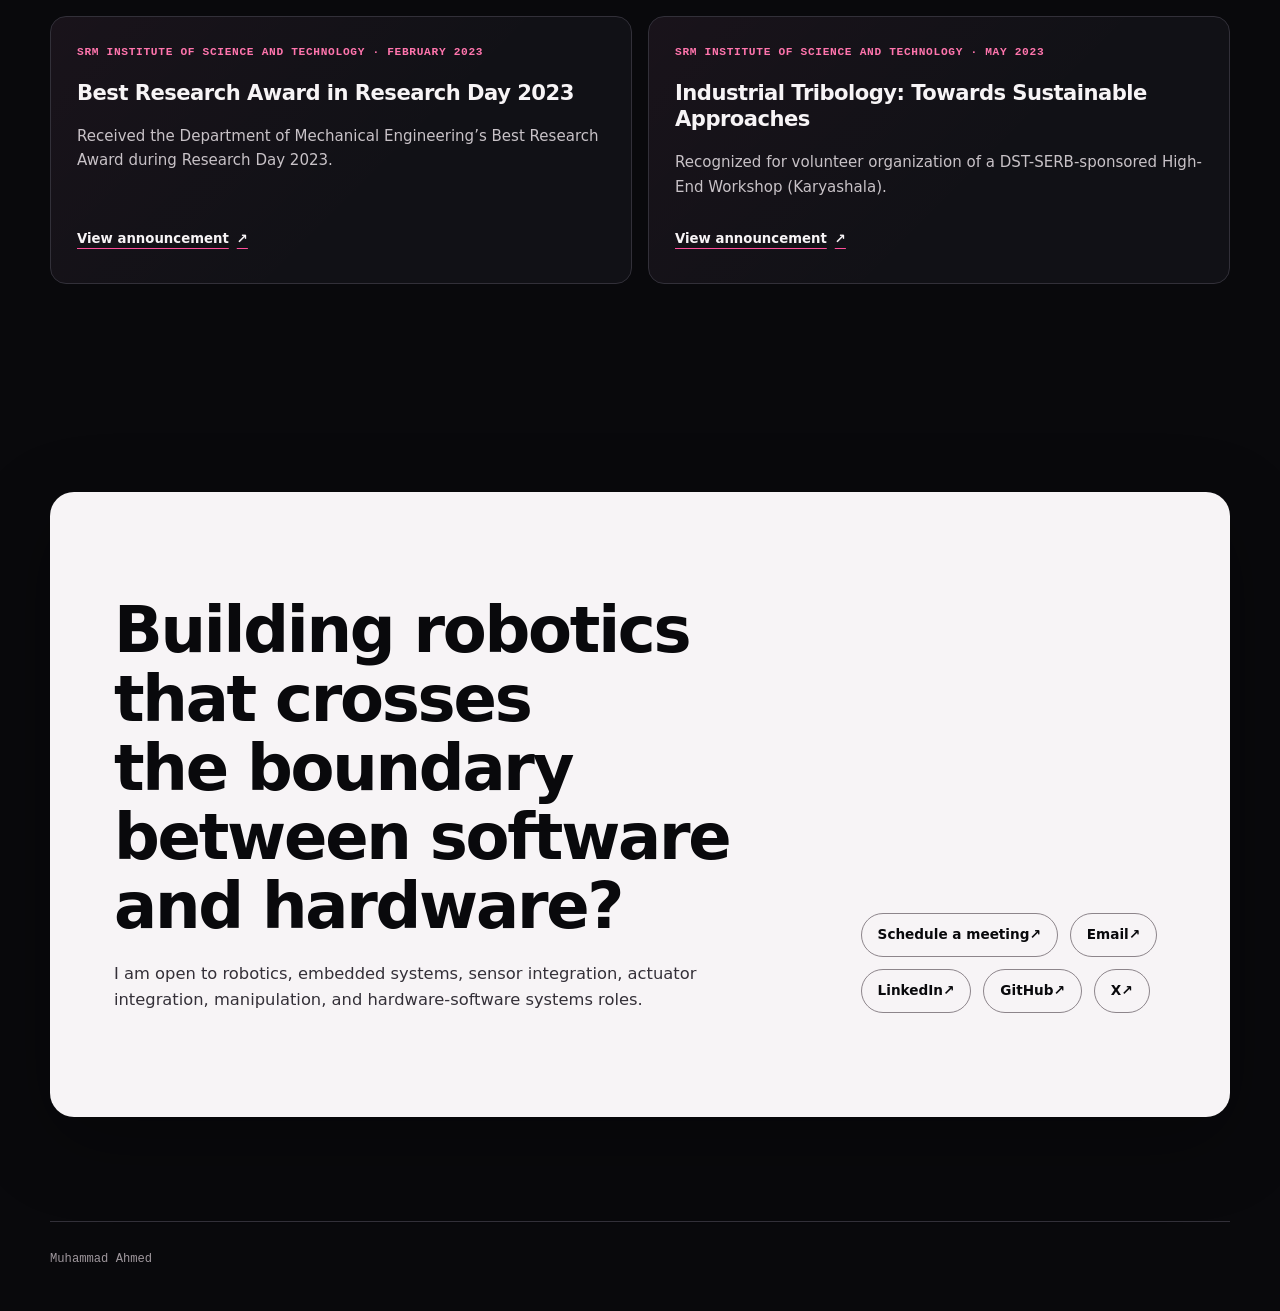
==== commit be92a69d: "Enable robotics animations on phones and touchscreens" ====
--- a/index.html
+++ b/index.html
@@ -20,7 +20,7 @@
   <meta name="twitter:description" content="Selected work in ROS 2, embedded sensing, and edge perception.">
   <meta name="twitter:image" content="https://ahmedshaikh77.github.io/Muhammad-Ahmed-Portfolio/assets/images/social-preview.png">
   <link rel="stylesheet" href="assets/css/styles.css?v=20260905-2">
-  <link rel="stylesheet" href="assets/css/effects.css?v=20260907-1">
+  <link rel="stylesheet" href="assets/css/effects.css?v=20260907-2">
   <script type="application/ld+json">
   {
     "@context": "https://schema.org",
@@ -308,6 +308,6 @@
   <footer class="site-footer"><p>Muhammad Ahmed</p></footer>
   <div class="radar-cursor" aria-hidden="true" hidden><svg viewBox="0 0 32 32" focusable="false"><circle class="r-ring" cx="16" cy="16" r="11"/><circle class="r-ring2" cx="16" cy="16" r="6.5"/><g class="r-tick"><path d="M16 3v3M16 26v3M3 16h3M26 16h3"/></g><circle class="r-blip" cx="21" cy="11.5" r="1.1"/><circle class="r-blip r-blip--second" cx="11" cy="20.5" r="1.1"/><g class="r-sweep"><path class="r-seg" d="M16 16L16 5A11 11 0 0 0 6.47 10.5Z"/><path class="r-line" d="M16 16V5"/></g><circle class="r-dot" cx="16" cy="16" r="1.7"/></svg></div>
   <script src="assets/js/main.js?v=20260903-2" defer></script>
-  <script src="assets/js/effects.js?v=20260907-1" defer></script>
+  <script src="assets/js/effects.js?v=20260907-2" defer></script>
 </body>
 </html>
--- a/assets/css/effects.css
+++ b/assets/css/effects.css
@@ -16,7 +16,7 @@
   mask-image: linear-gradient(90deg, transparent 54%, #000 72%);
 }
 
-/* A legible, static schematic is the baseline on phones and without animation. */
+/* A legible, static schematic remains available without JavaScript or motion. */
 .hero__system {
   position: relative;
   width: 100%;
@@ -74,6 +74,7 @@
 
 @media (max-width: 899px) {
   .hero__system { justify-self: start; }
+  .hero-stream { mask-image: none; opacity: 0.65; }
 }
 
 .radar-cursor {
@@ -125,15 +126,20 @@
   display: none;
 }
 
+@media (prefers-reduced-motion: no-preference) {
+  .hero-stream:not([hidden]),
+  .motion-toggle:not([hidden]) {
+    display: block;
+  }
+}
+
 @media (min-width: 900px) and (hover: hover) and (pointer: fine) and (prefers-reduced-motion: no-preference) {
   html[data-radar-active="true"],
   html[data-radar-active="true"] * {
     cursor: none !important;
   }
 
-  .hero-stream:not([hidden]),
-  .radar-cursor:not([hidden]),
-  .motion-toggle:not([hidden]) {
+  .radar-cursor:not([hidden]) {
     display: block;
   }
 
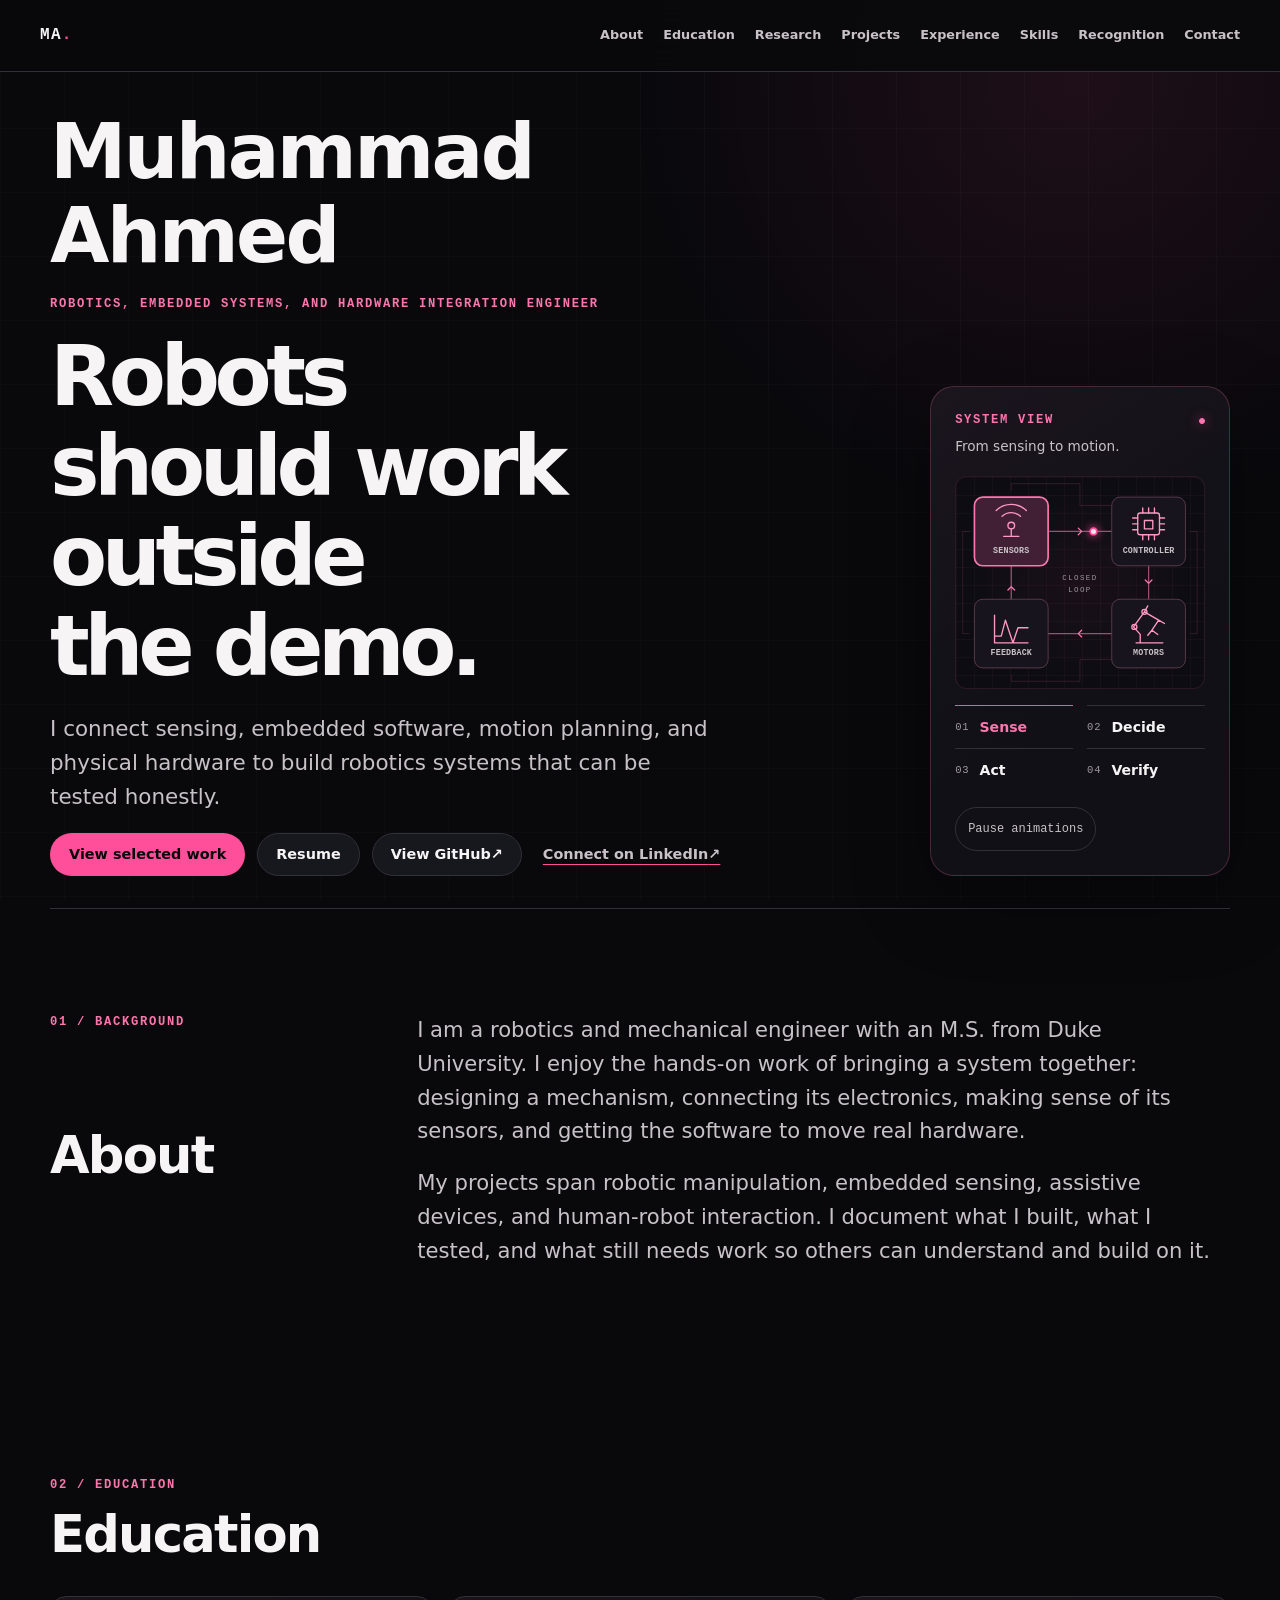
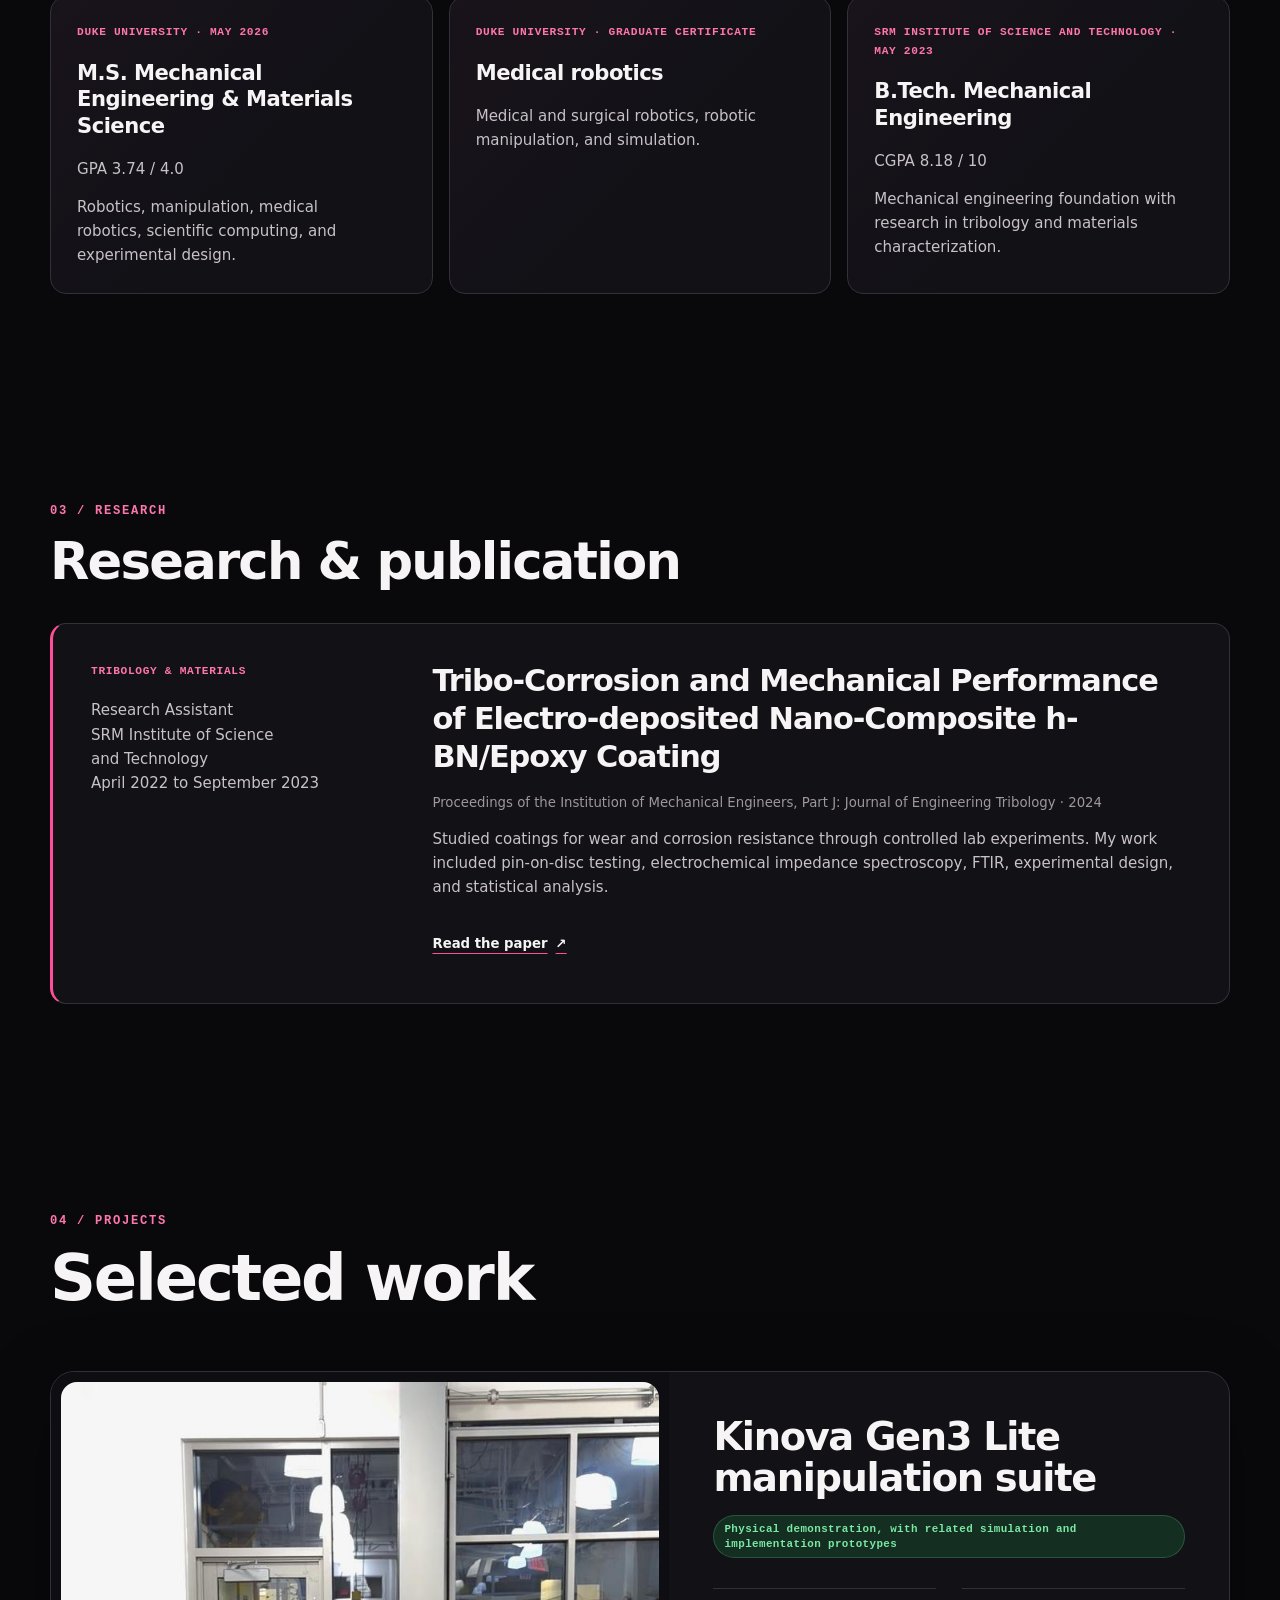
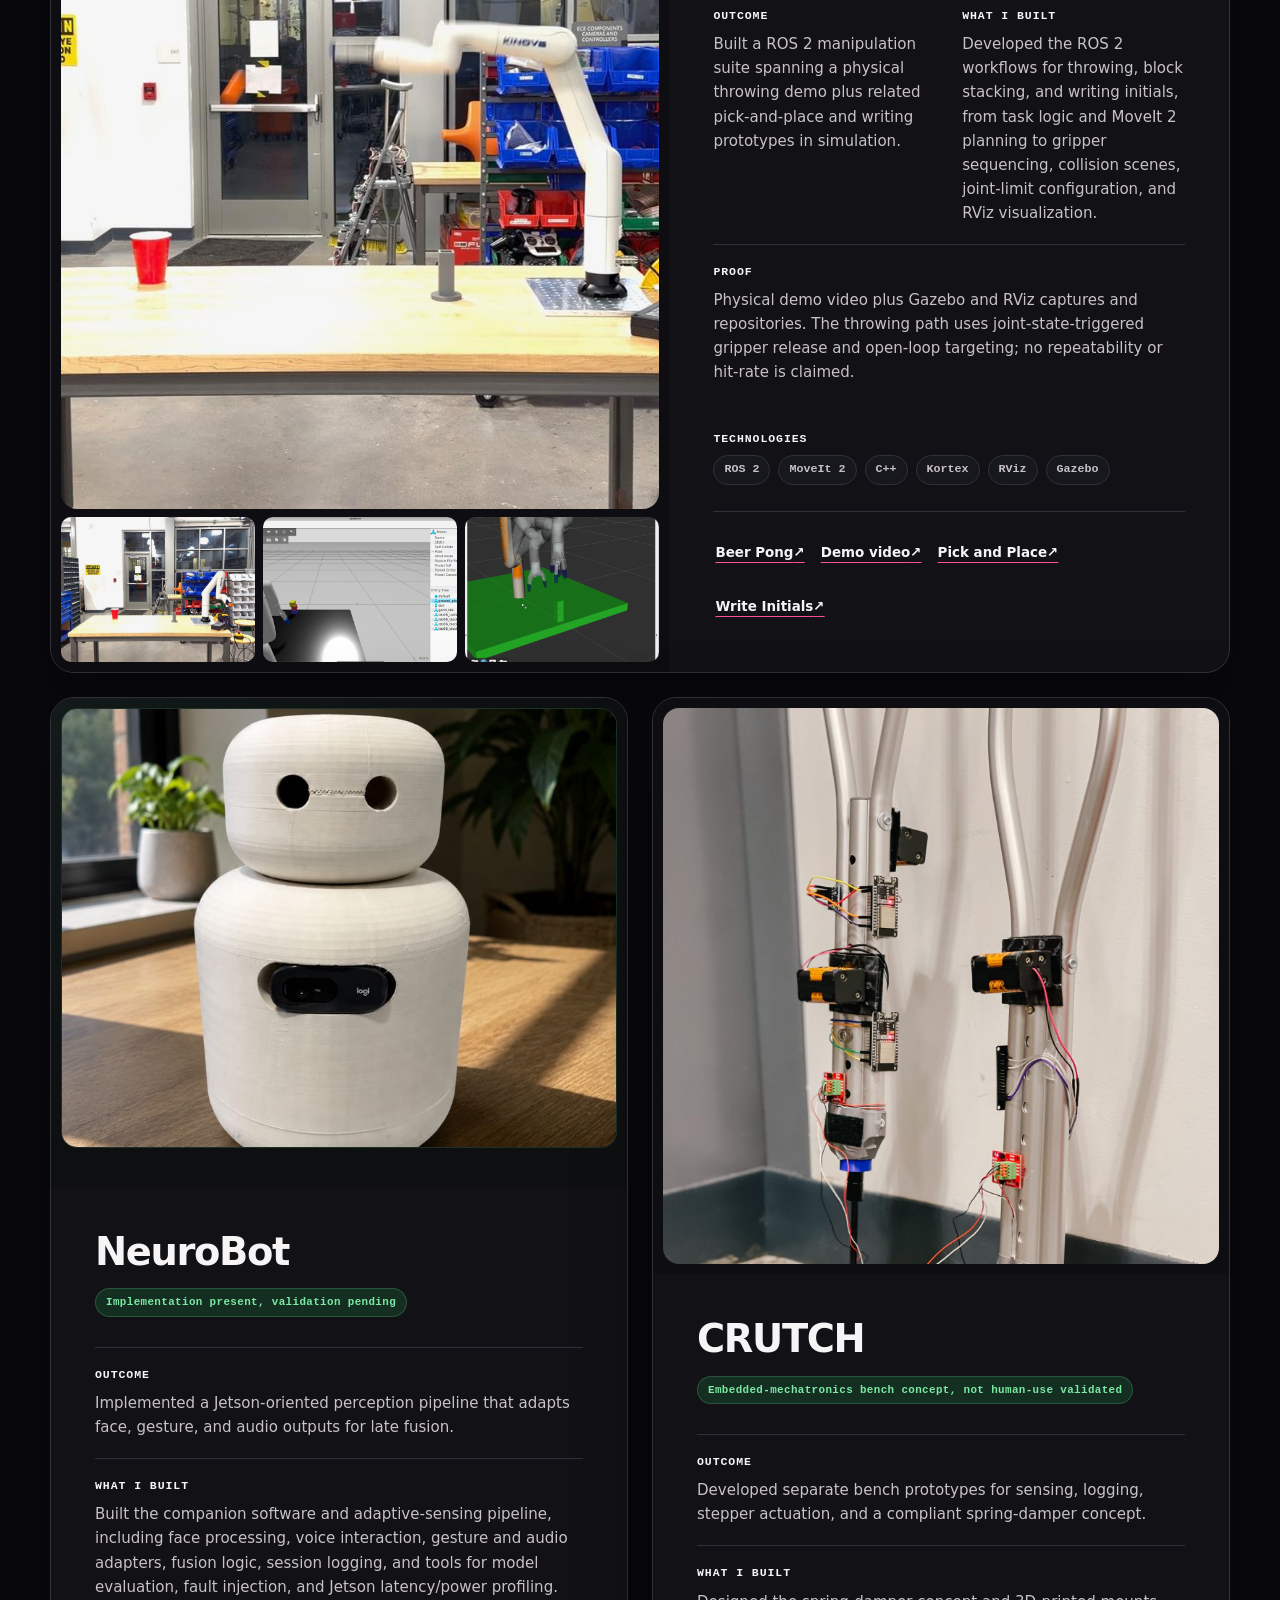
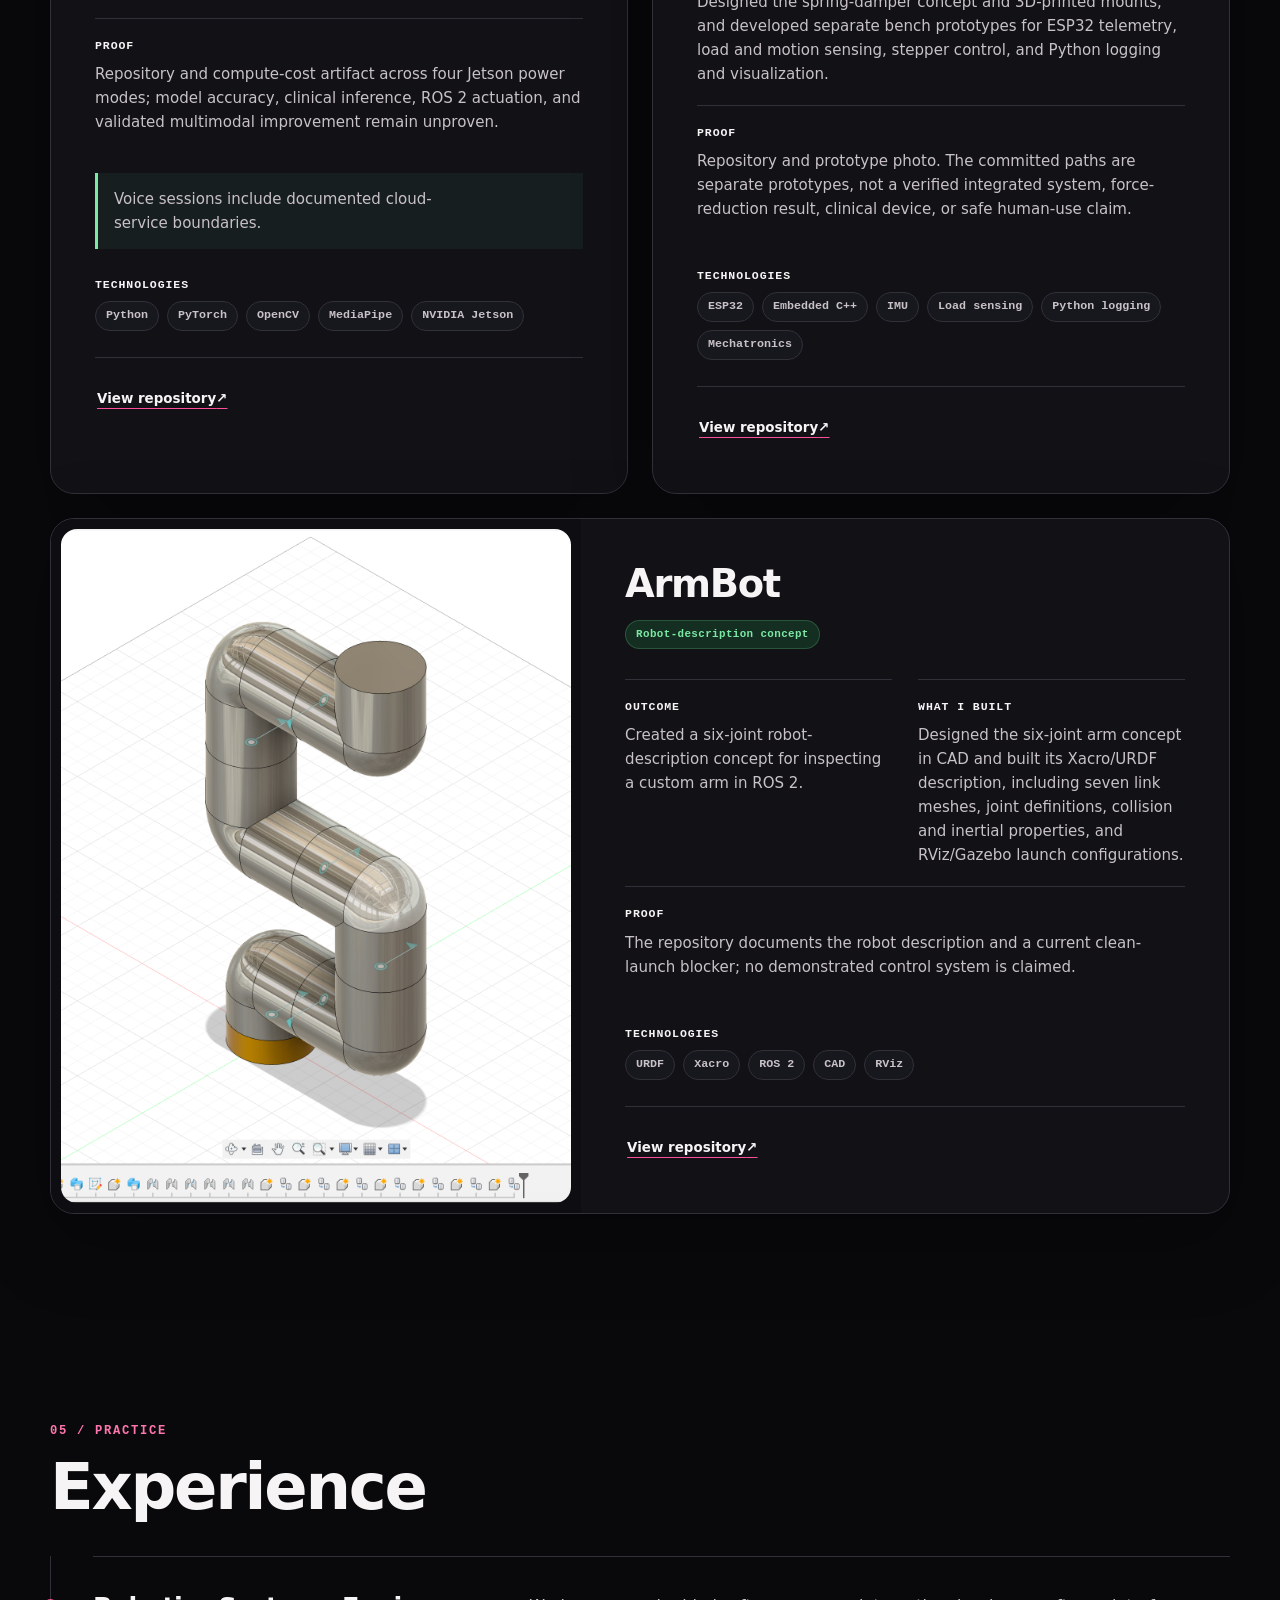
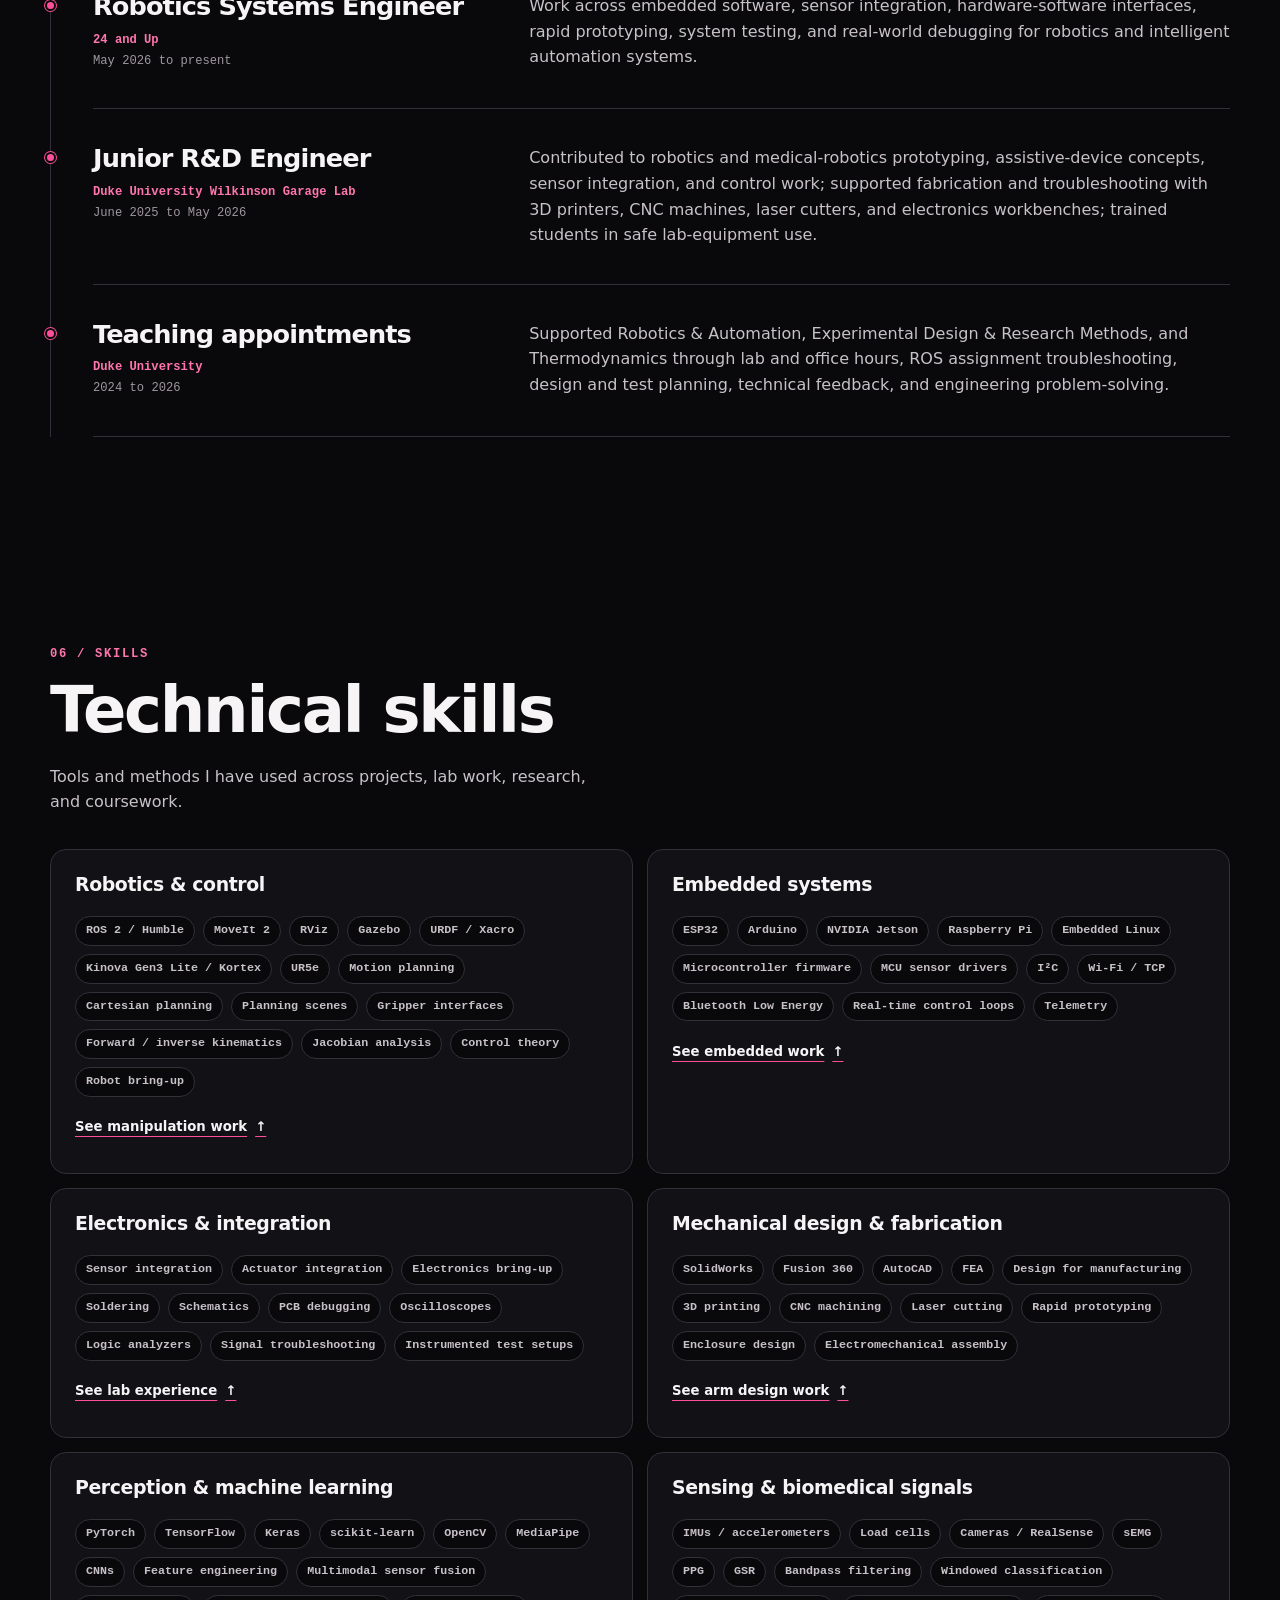
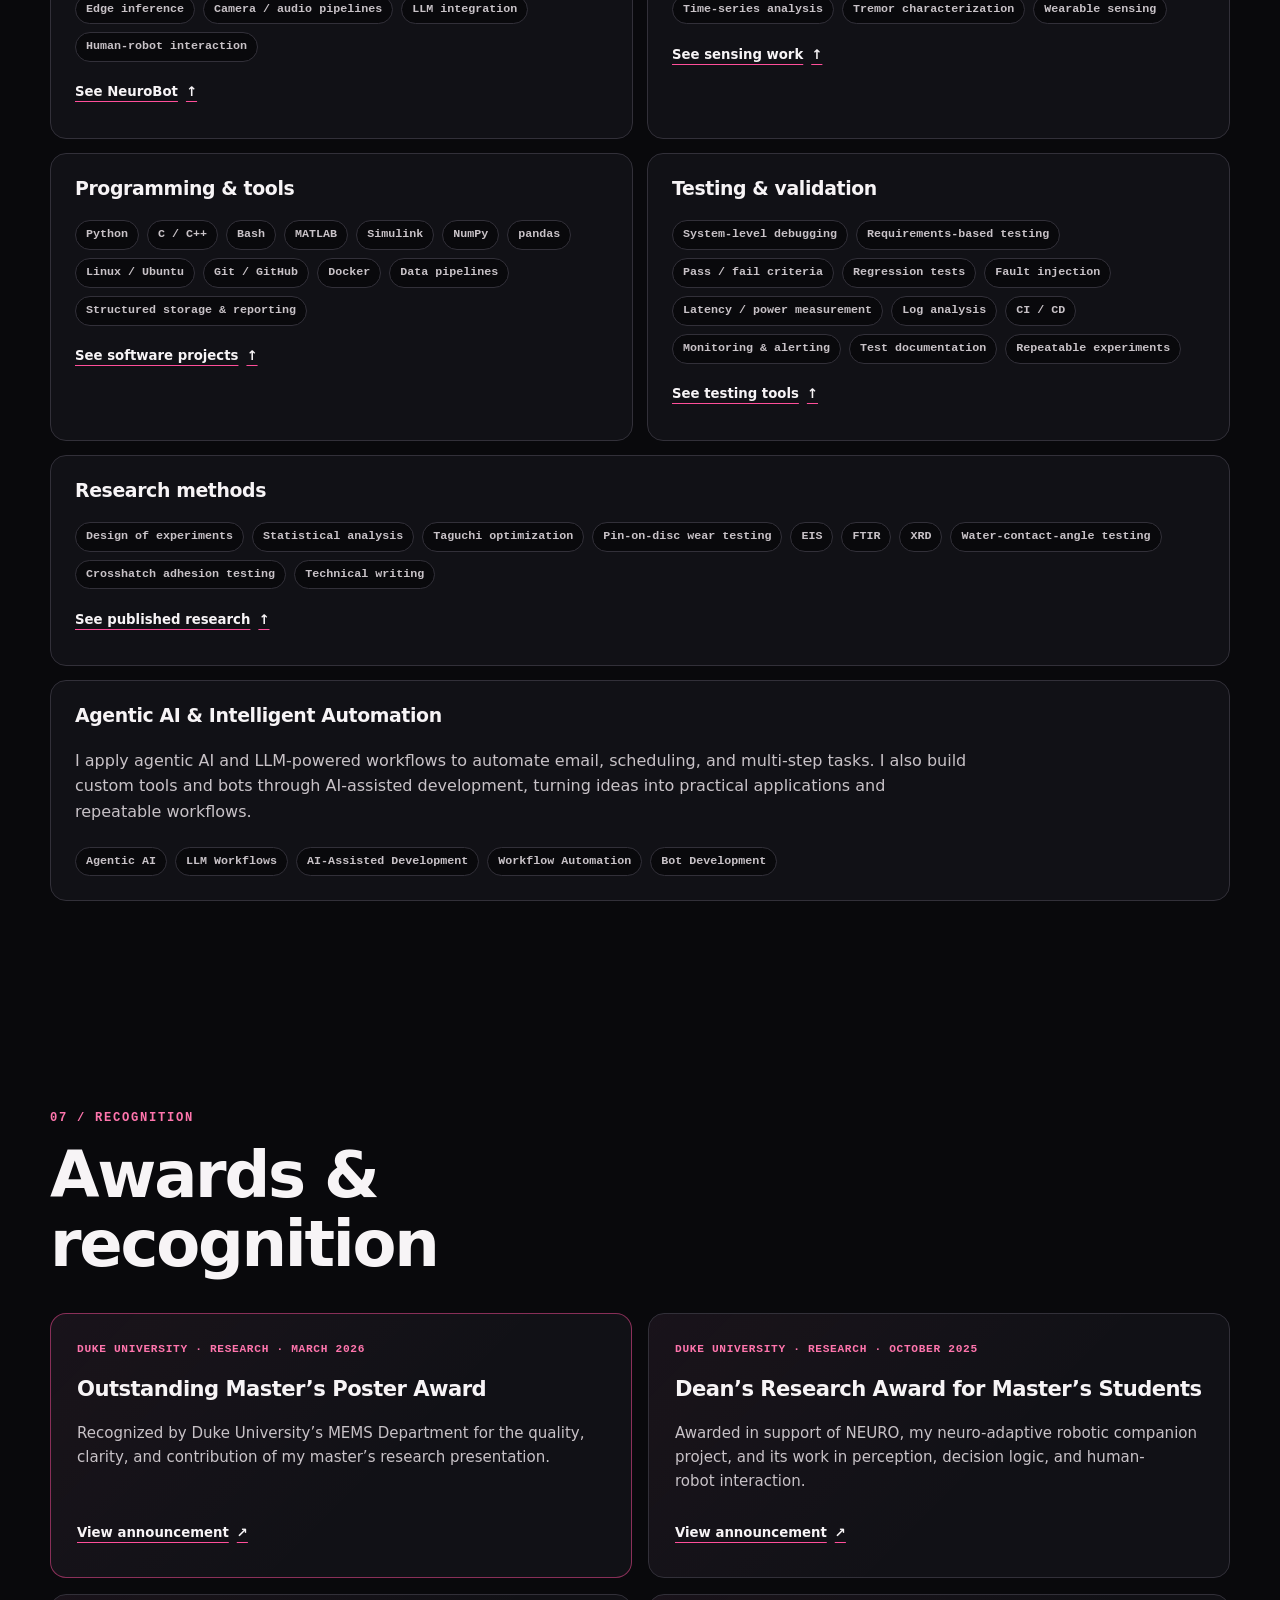
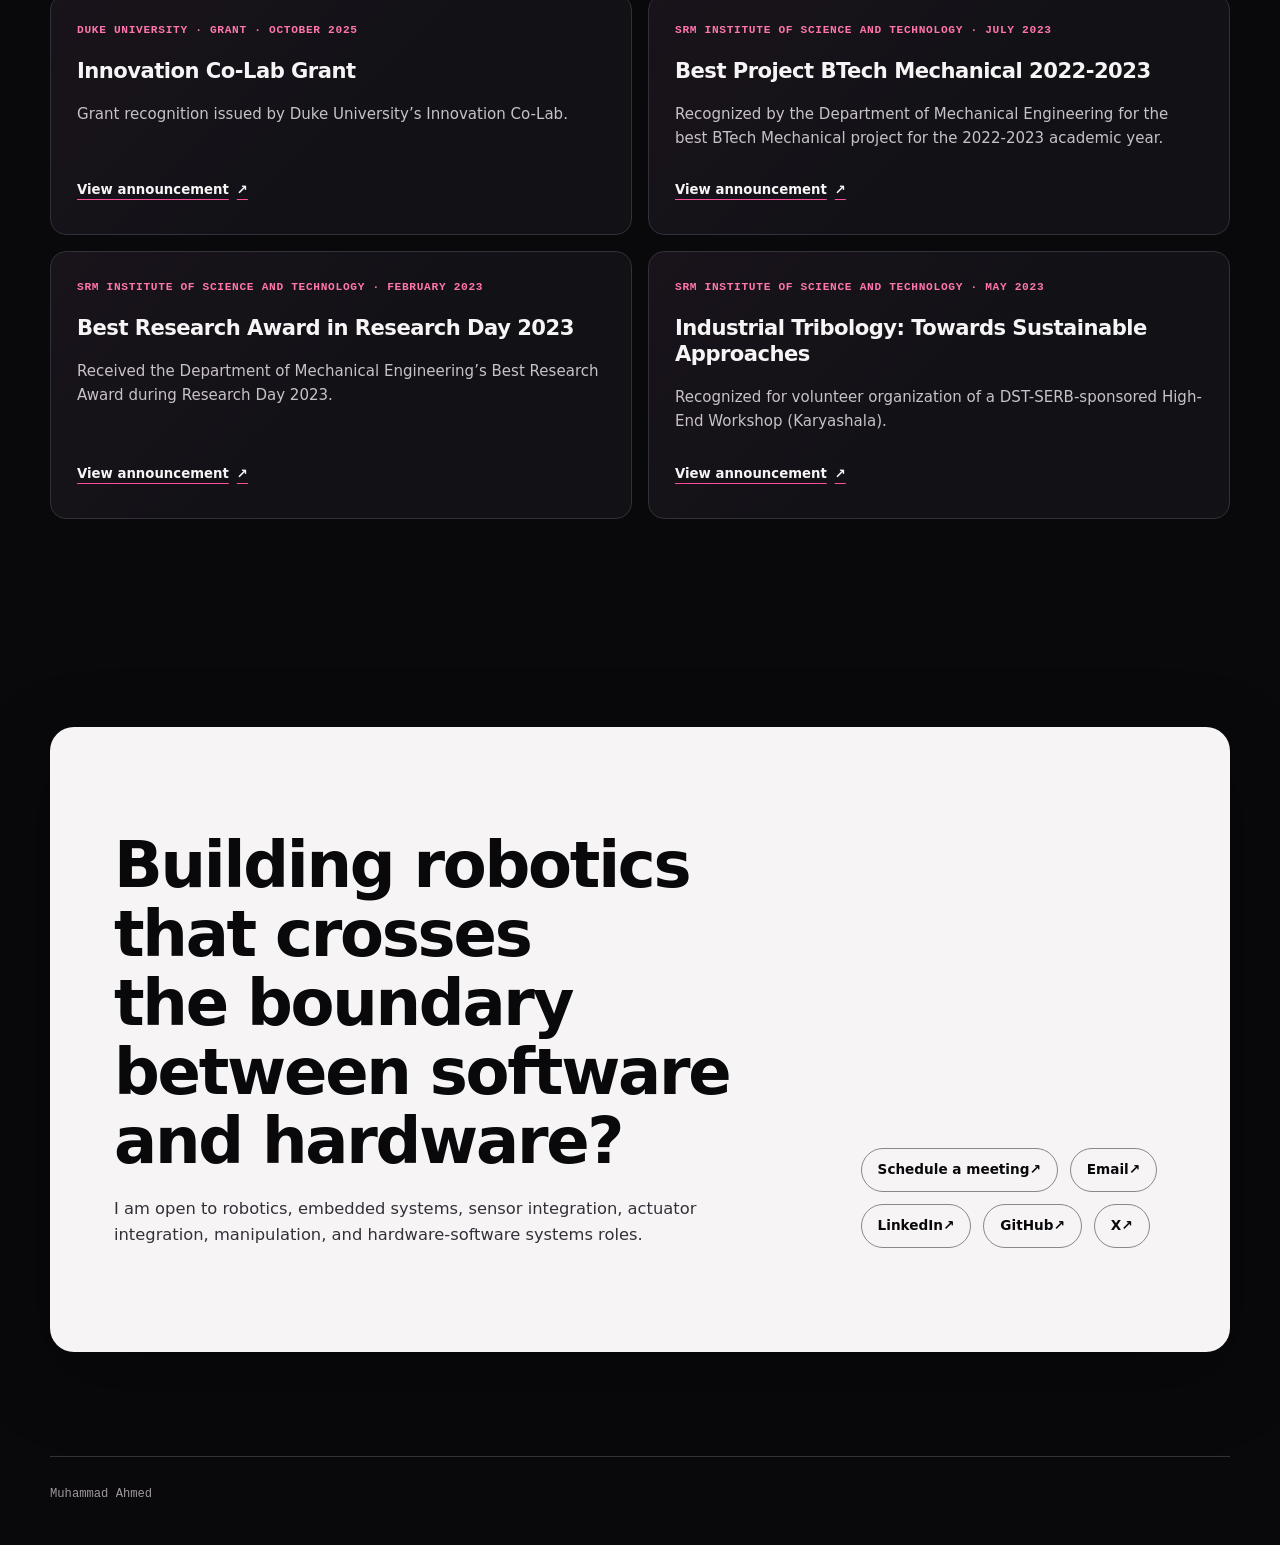
==== commit 0ddb8f04: "Add agentic AI and automation capability" ====
--- a/index.html
+++ b/index.html
@@ -279,6 +279,11 @@
         <section class="capability" aria-labelledby="capability-software-title"><h3 id="capability-software-title">Programming &amp; tools</h3><ul><li>Python</li><li>C / C++</li><li>Bash</li><li>MATLAB</li><li>Simulink</li><li>NumPy</li><li>pandas</li><li>Linux / Ubuntu</li><li>Git / GitHub</li><li>Docker</li><li>Data pipelines</li><li>Structured storage &amp; reporting</li></ul><a class="evidence-link" href="#work">See software projects <span aria-hidden="true">&#8593;</span></a></section>
         <section class="capability" aria-labelledby="capability-testing-title"><h3 id="capability-testing-title">Testing &amp; validation</h3><ul><li>System-level debugging</li><li>Requirements-based testing</li><li>Pass / fail criteria</li><li>Regression tests</li><li>Fault injection</li><li>Latency / power measurement</li><li>Log analysis</li><li>CI / CD</li><li>Monitoring &amp; alerting</li><li>Test documentation</li><li>Repeatable experiments</li></ul><a class="evidence-link" href="#project-neurobot">See testing tools <span aria-hidden="true">&#8593;</span></a></section>
         <section class="capability capability--research" aria-labelledby="capability-research-title"><h3 id="capability-research-title">Research methods</h3><ul><li>Design of experiments</li><li>Statistical analysis</li><li>Taguchi optimization</li><li>Pin-on-disc wear testing</li><li>EIS</li><li>FTIR</li><li>XRD</li><li>Water-contact-angle testing</li><li>Crosshatch adhesion testing</li><li>Technical writing</li></ul><a class="evidence-link" href="#research">See published research <span aria-hidden="true">&#8593;</span></a></section>
+        <section class="capability capability--agentic" aria-labelledby="capability-agentic-title">
+          <h3 id="capability-agentic-title">Agentic AI &amp; Intelligent Automation</h3>
+          <p class="capability__summary">I apply agentic AI and LLM-powered workflows to automate email, scheduling, and multi-step tasks. I also build custom tools and bots through AI-assisted development, turning ideas into practical applications and repeatable workflows.</p>
+          <ul><li>Agentic AI</li><li>LLM Workflows</li><li>AI-Assisted Development</li><li>Workflow Automation</li><li>Bot Development</li></ul>
+        </section>
       </div>
     </section>
 
--- a/assets/css/styles.css
+++ b/assets/css/styles.css
@@ -685,6 +685,12 @@
   color: var(--accent-strong);
 }
 
+.capability__summary {
+  max-width: 88ch;
+  margin-bottom: 22px;
+  color: var(--muted);
+}
+
 .capability li {
   background: var(--bg);
   white-space: normal;
@@ -878,7 +884,8 @@
     grid-template-columns: repeat(2, minmax(0, 1fr));
   }
 
-  .capability--research { grid-column: 1 / -1; }
+  .capability--research,
+  .capability--agentic { grid-column: 1 / -1; }
 }
 
 @media (min-width: 768px) {
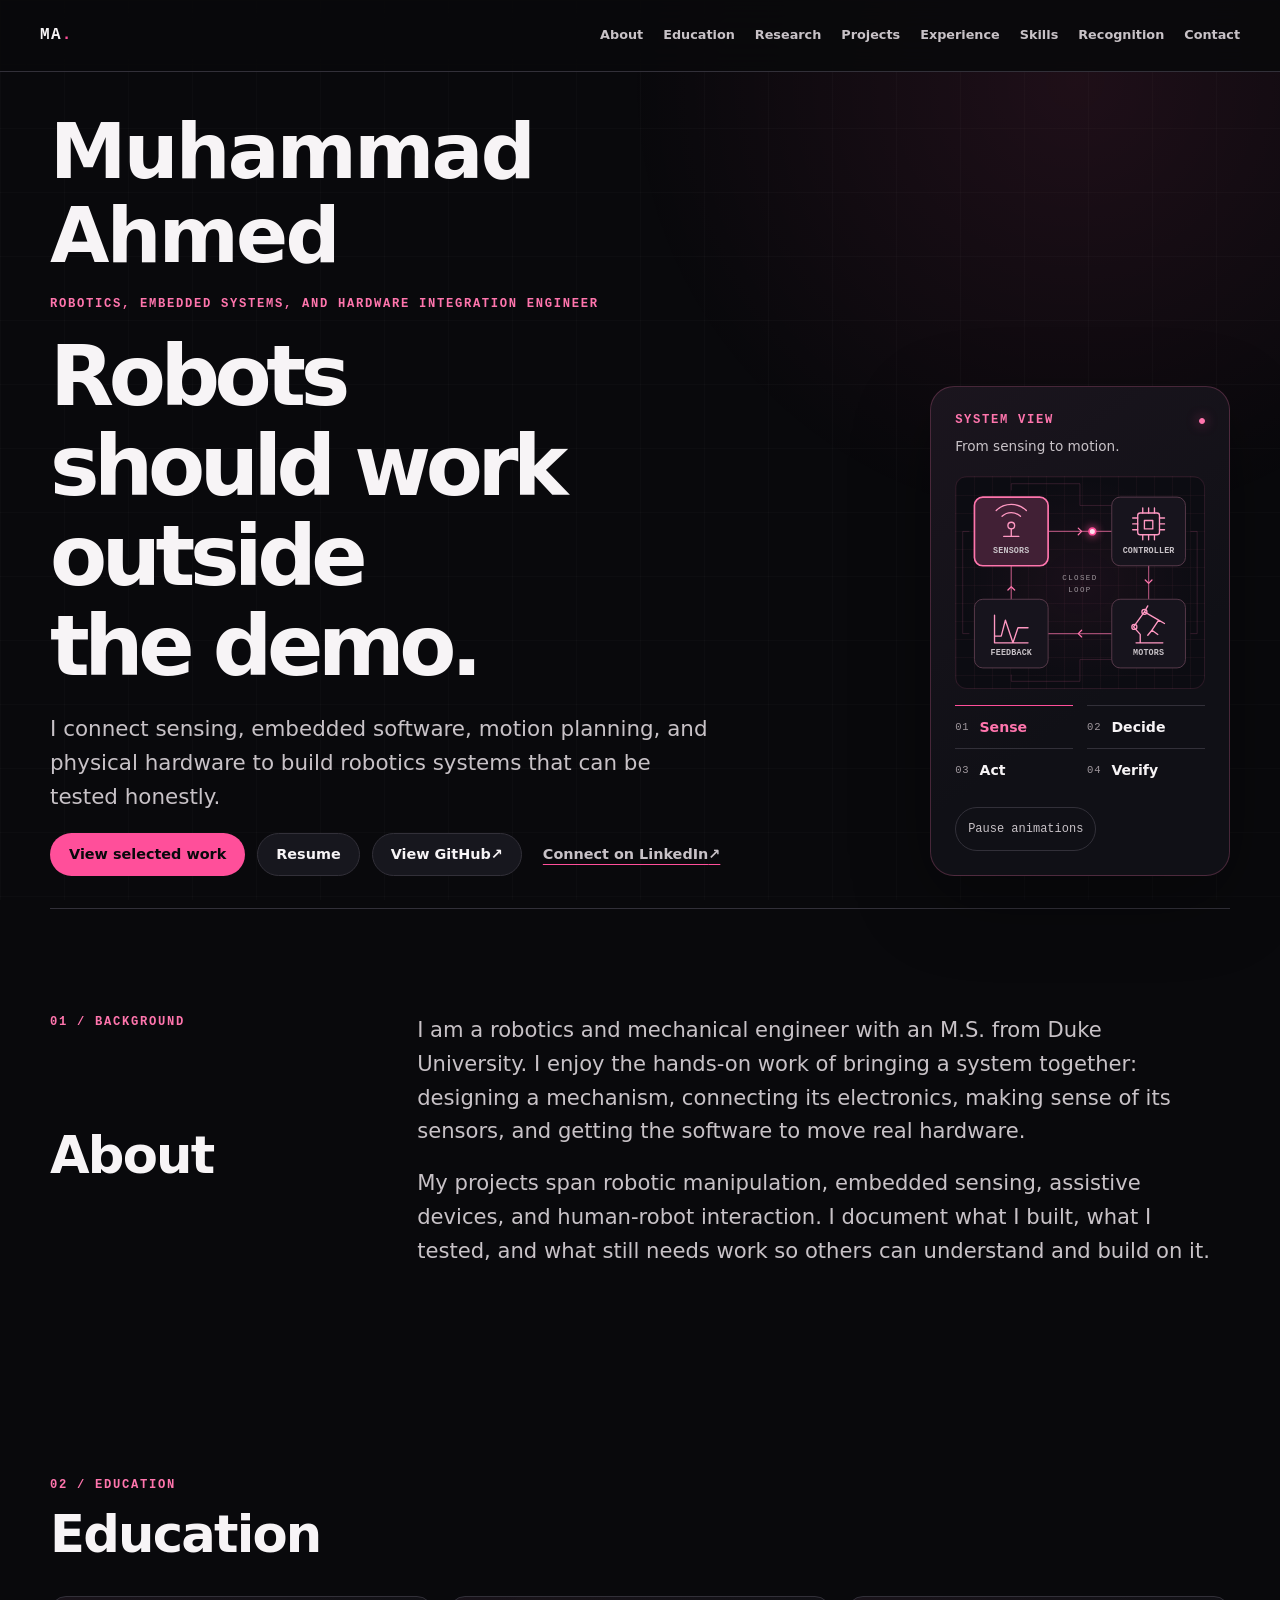
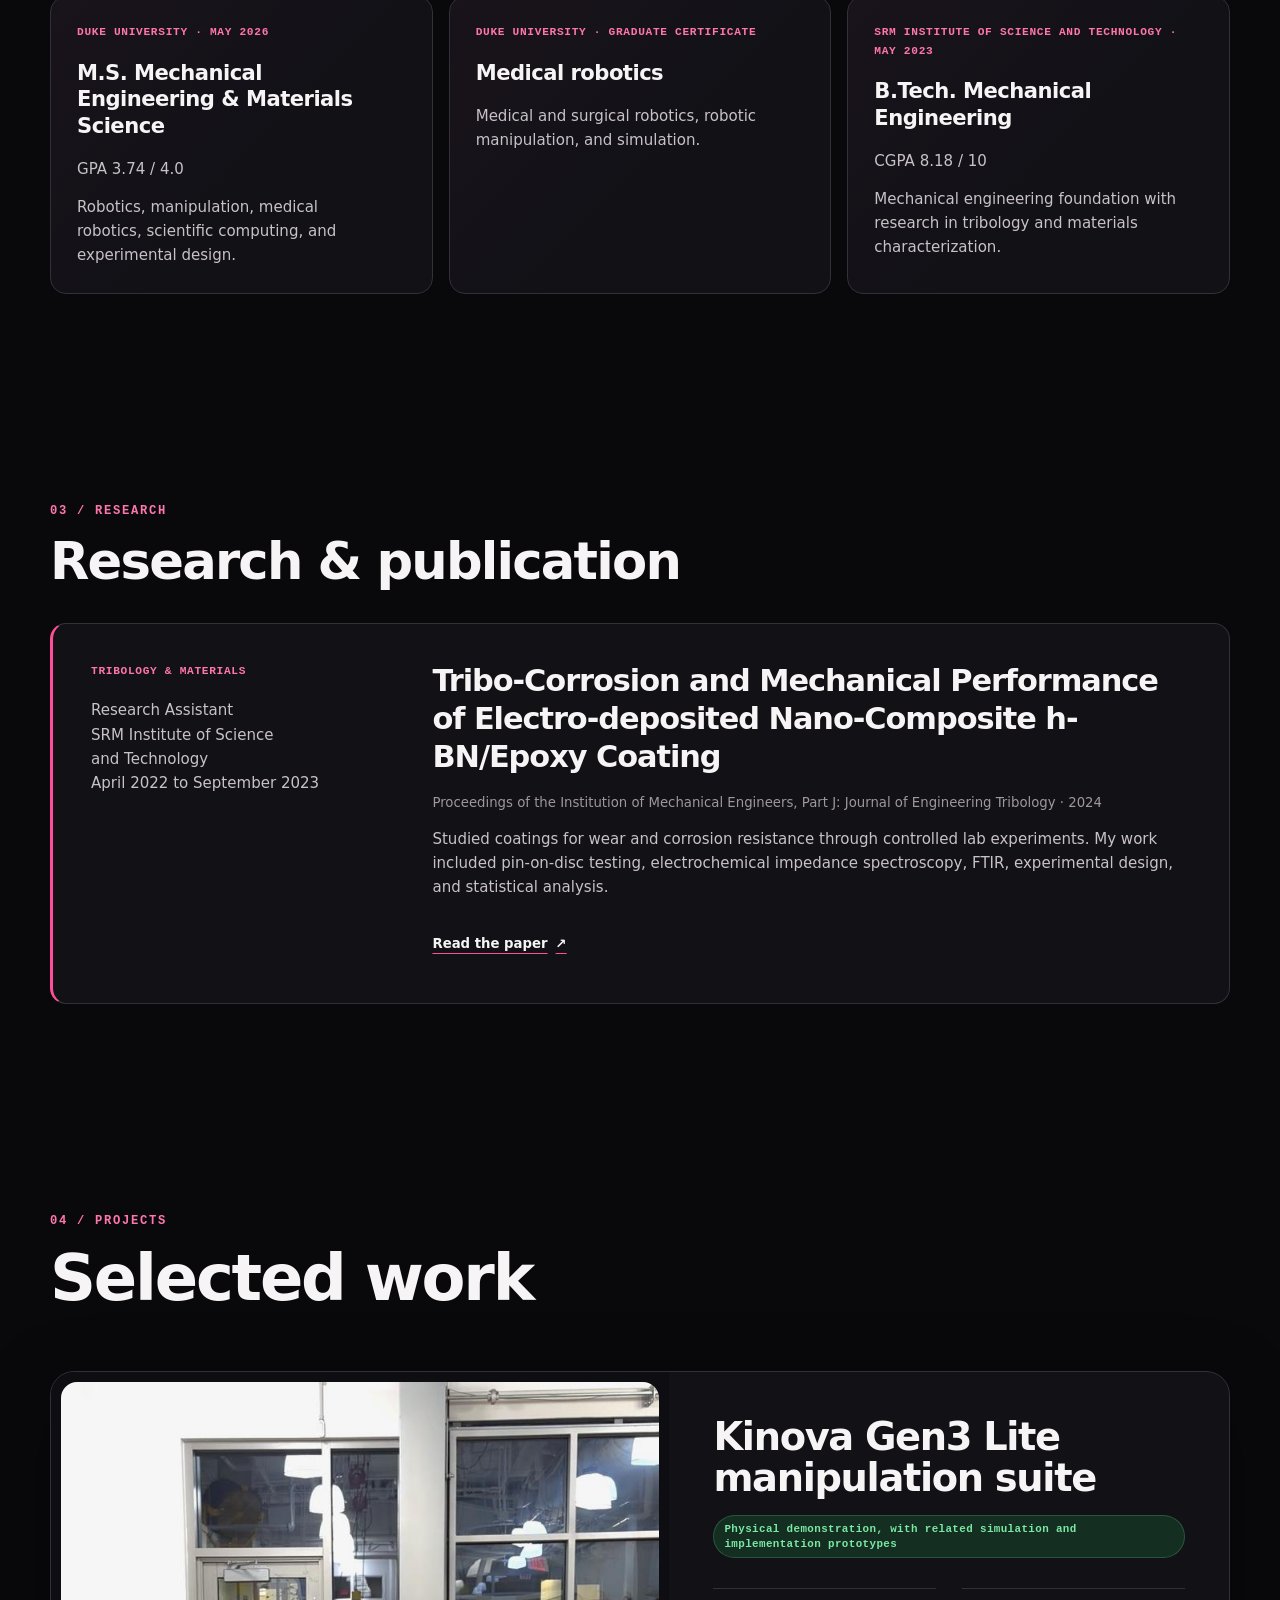
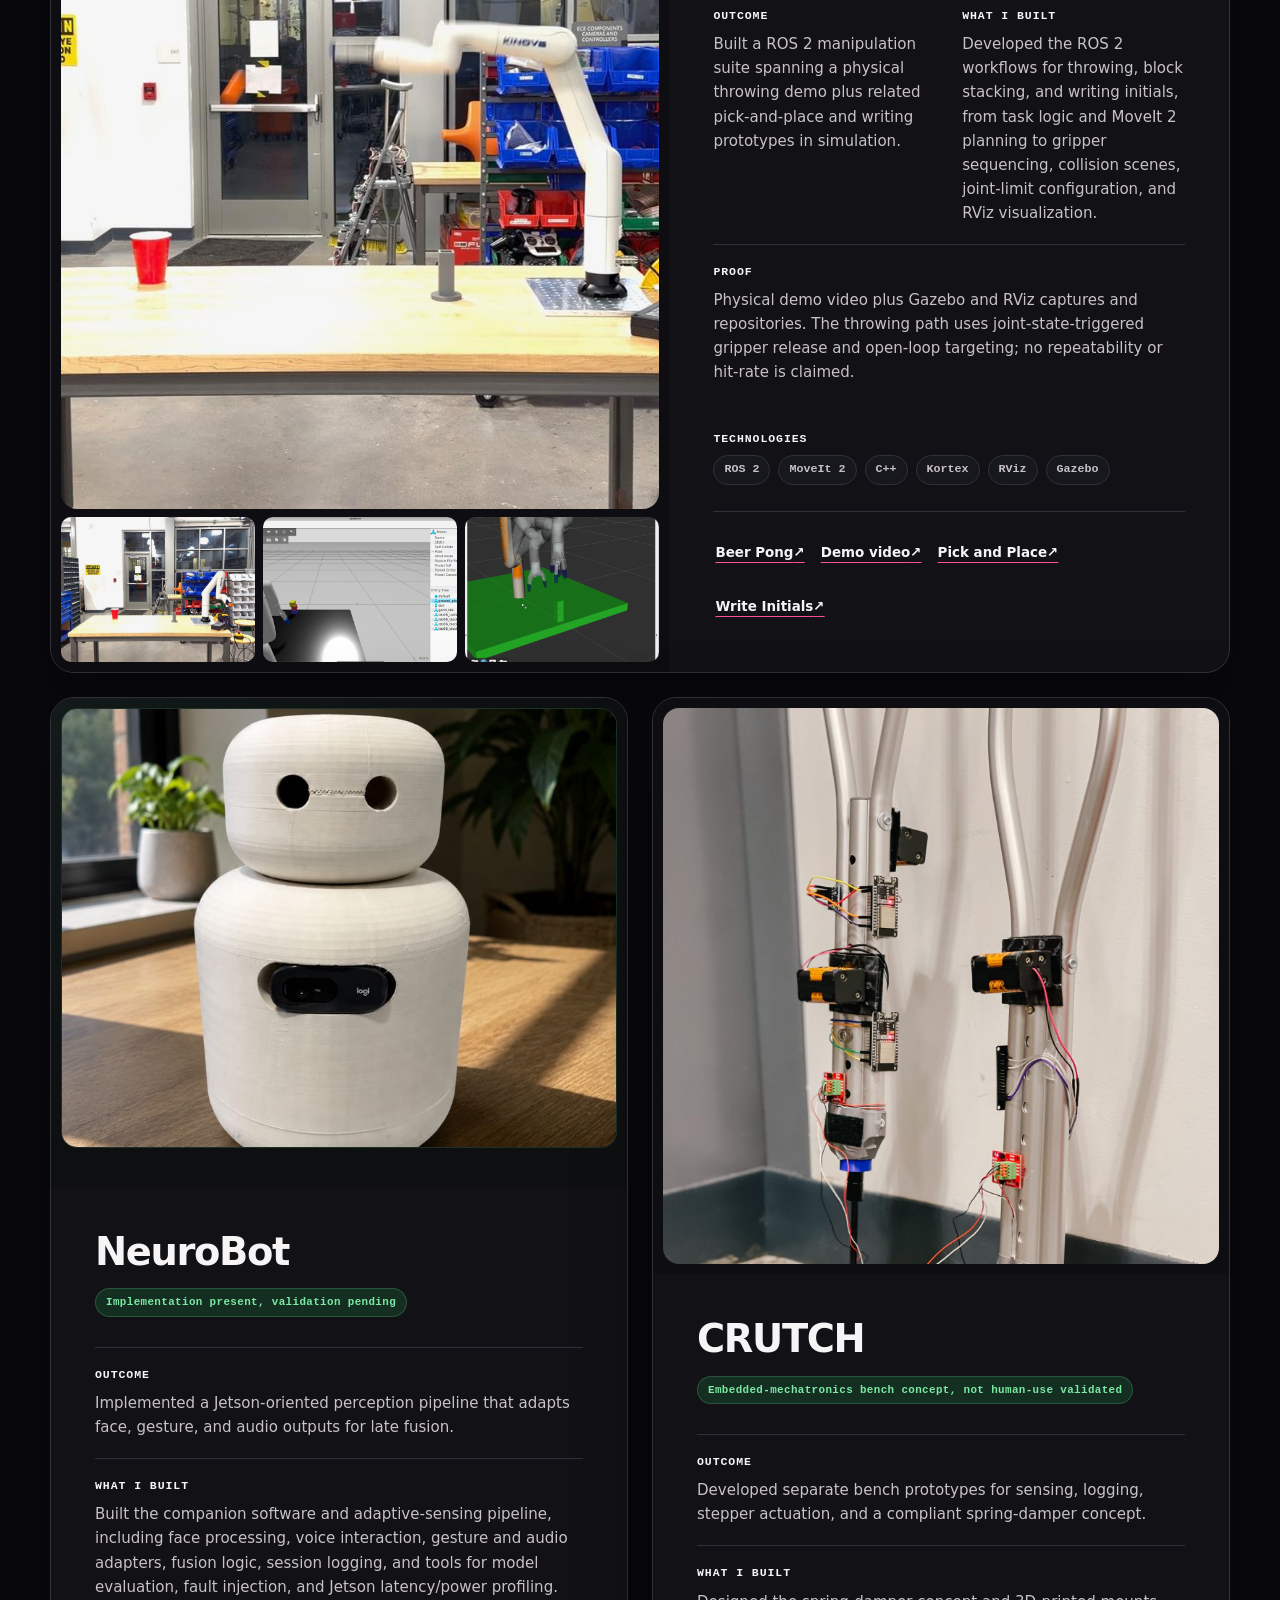
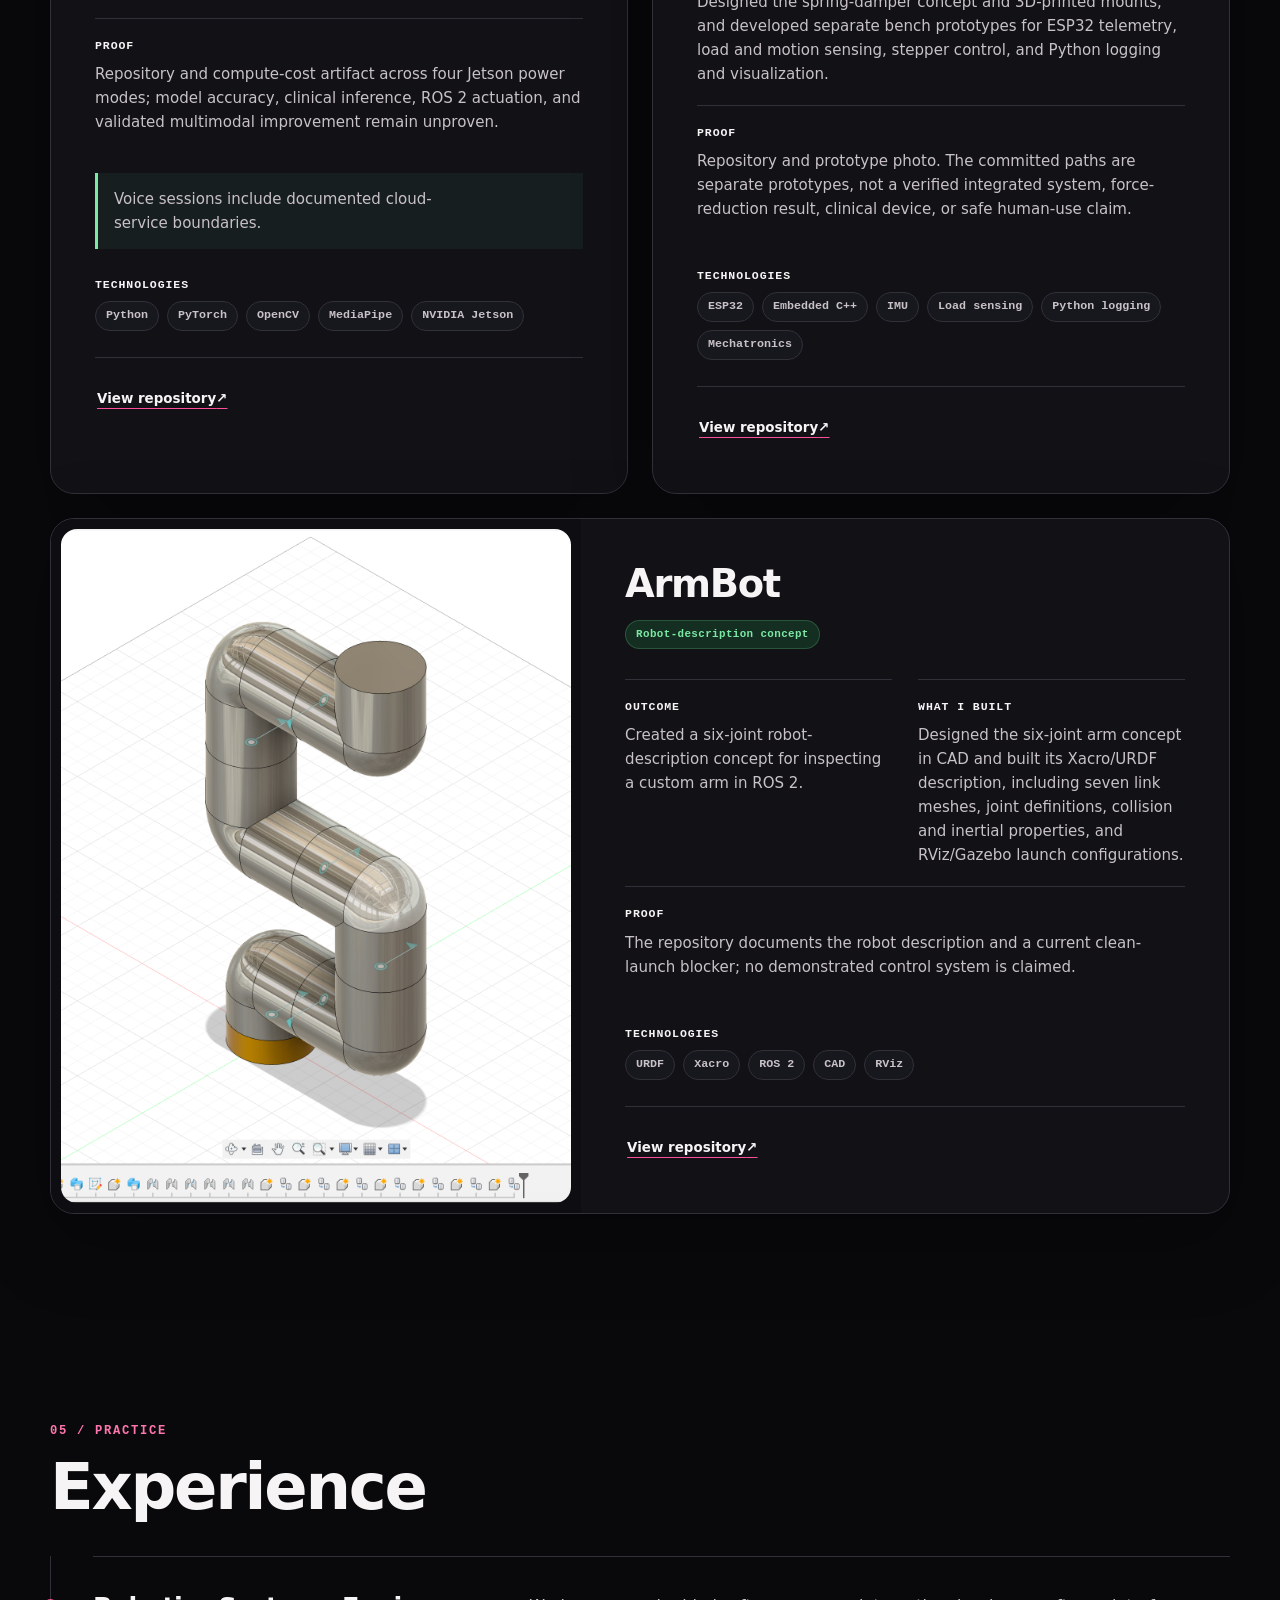
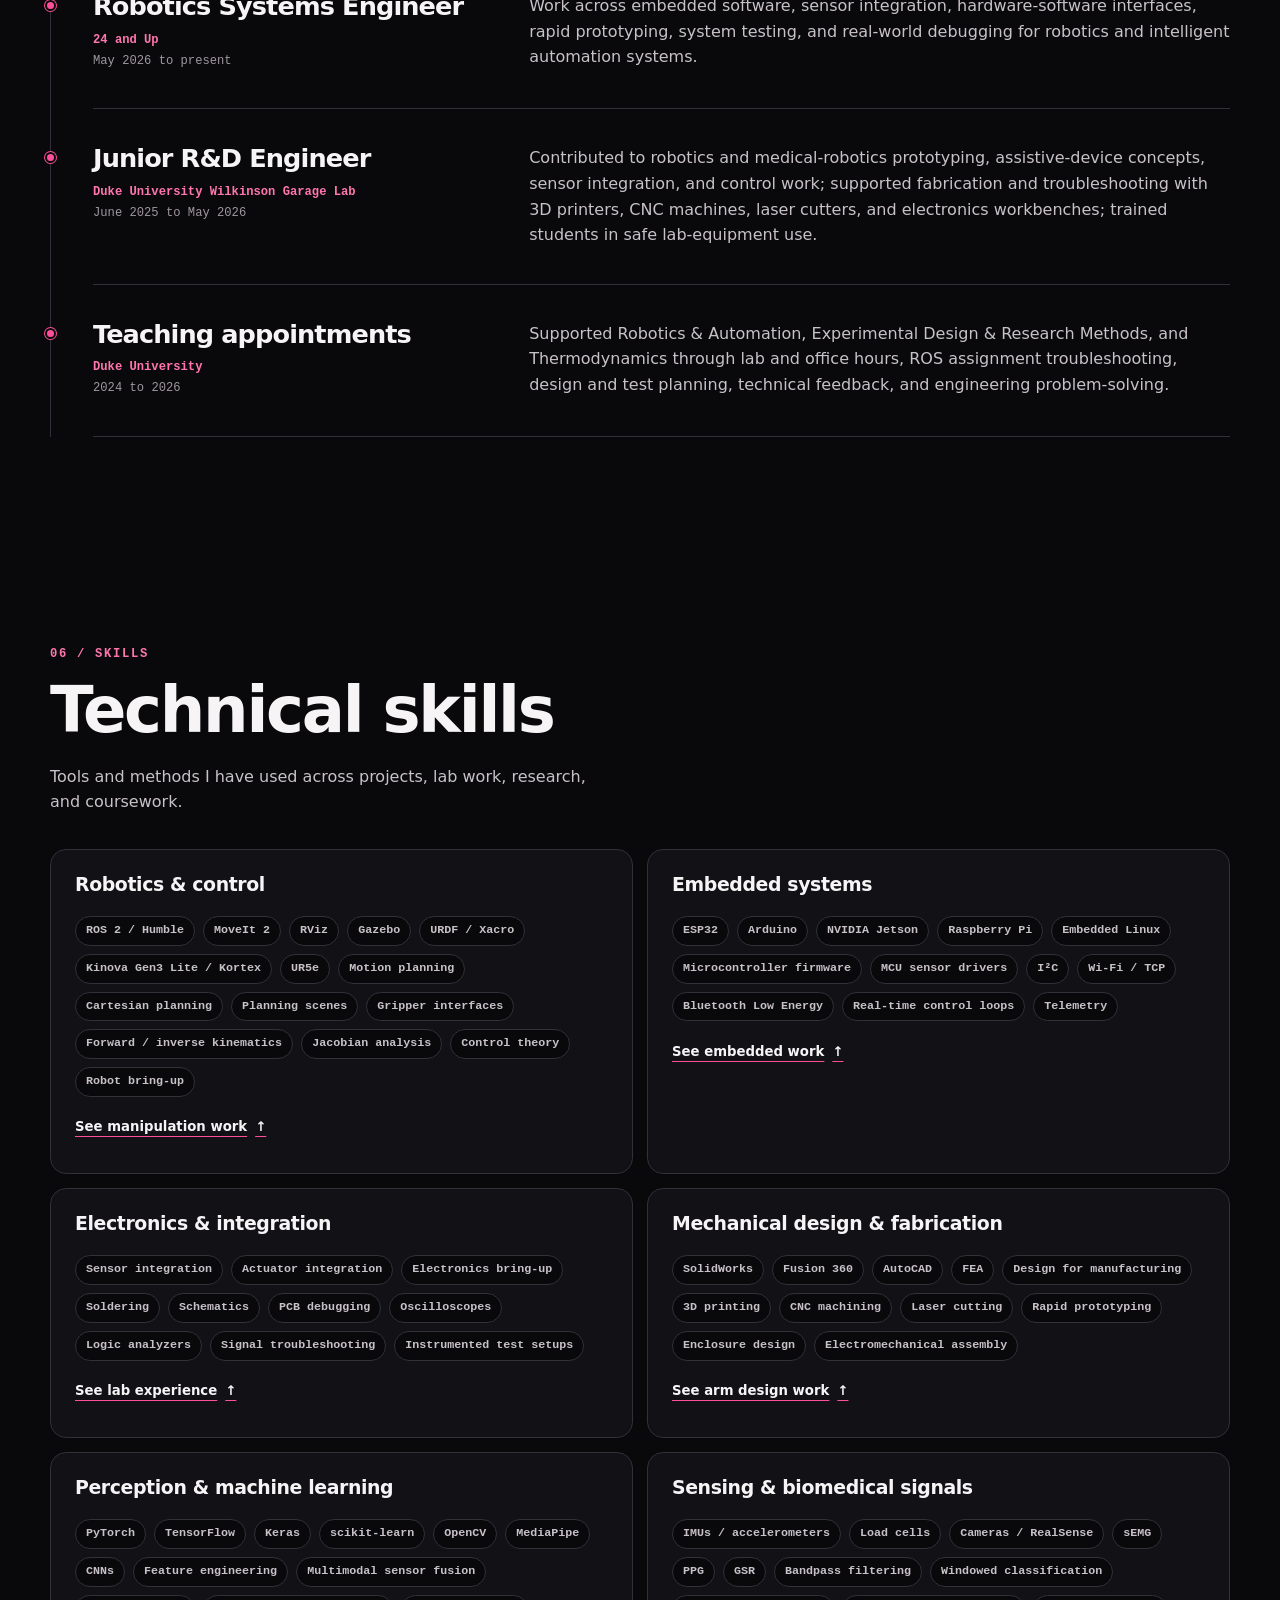
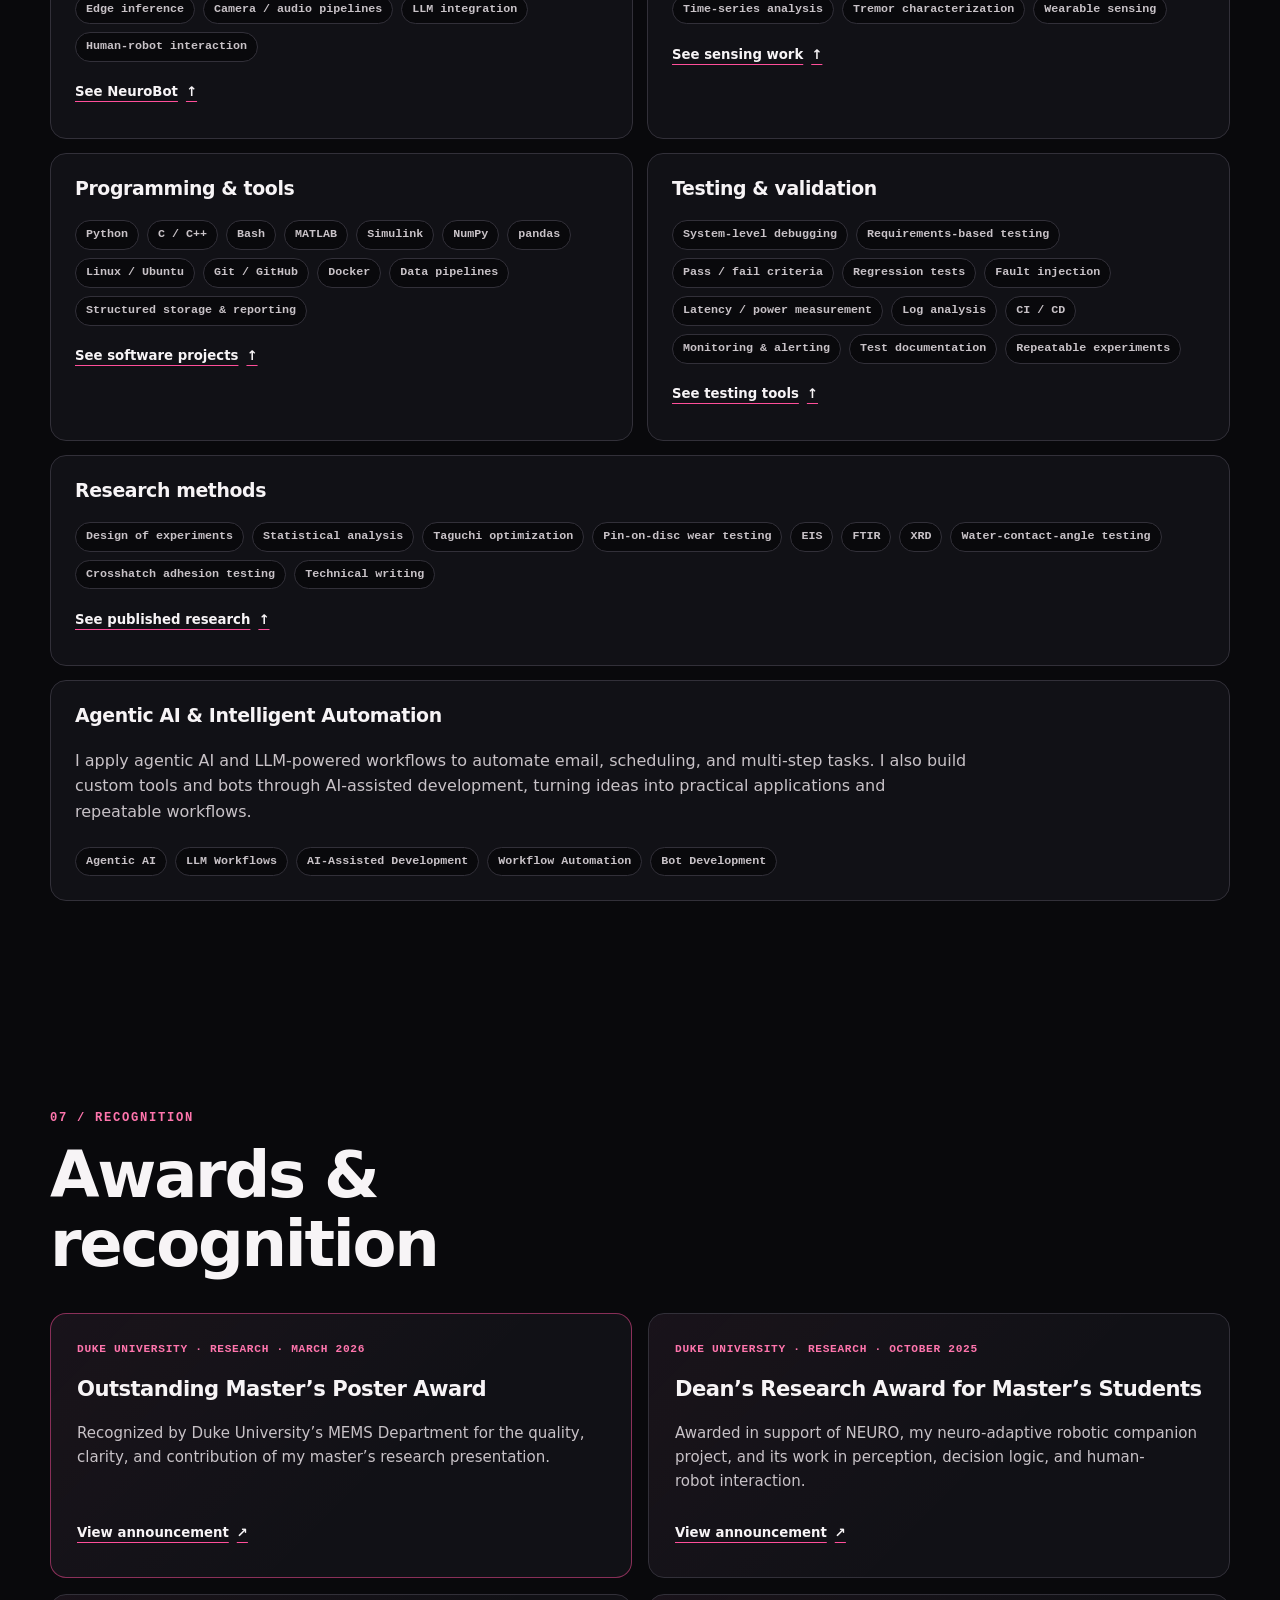
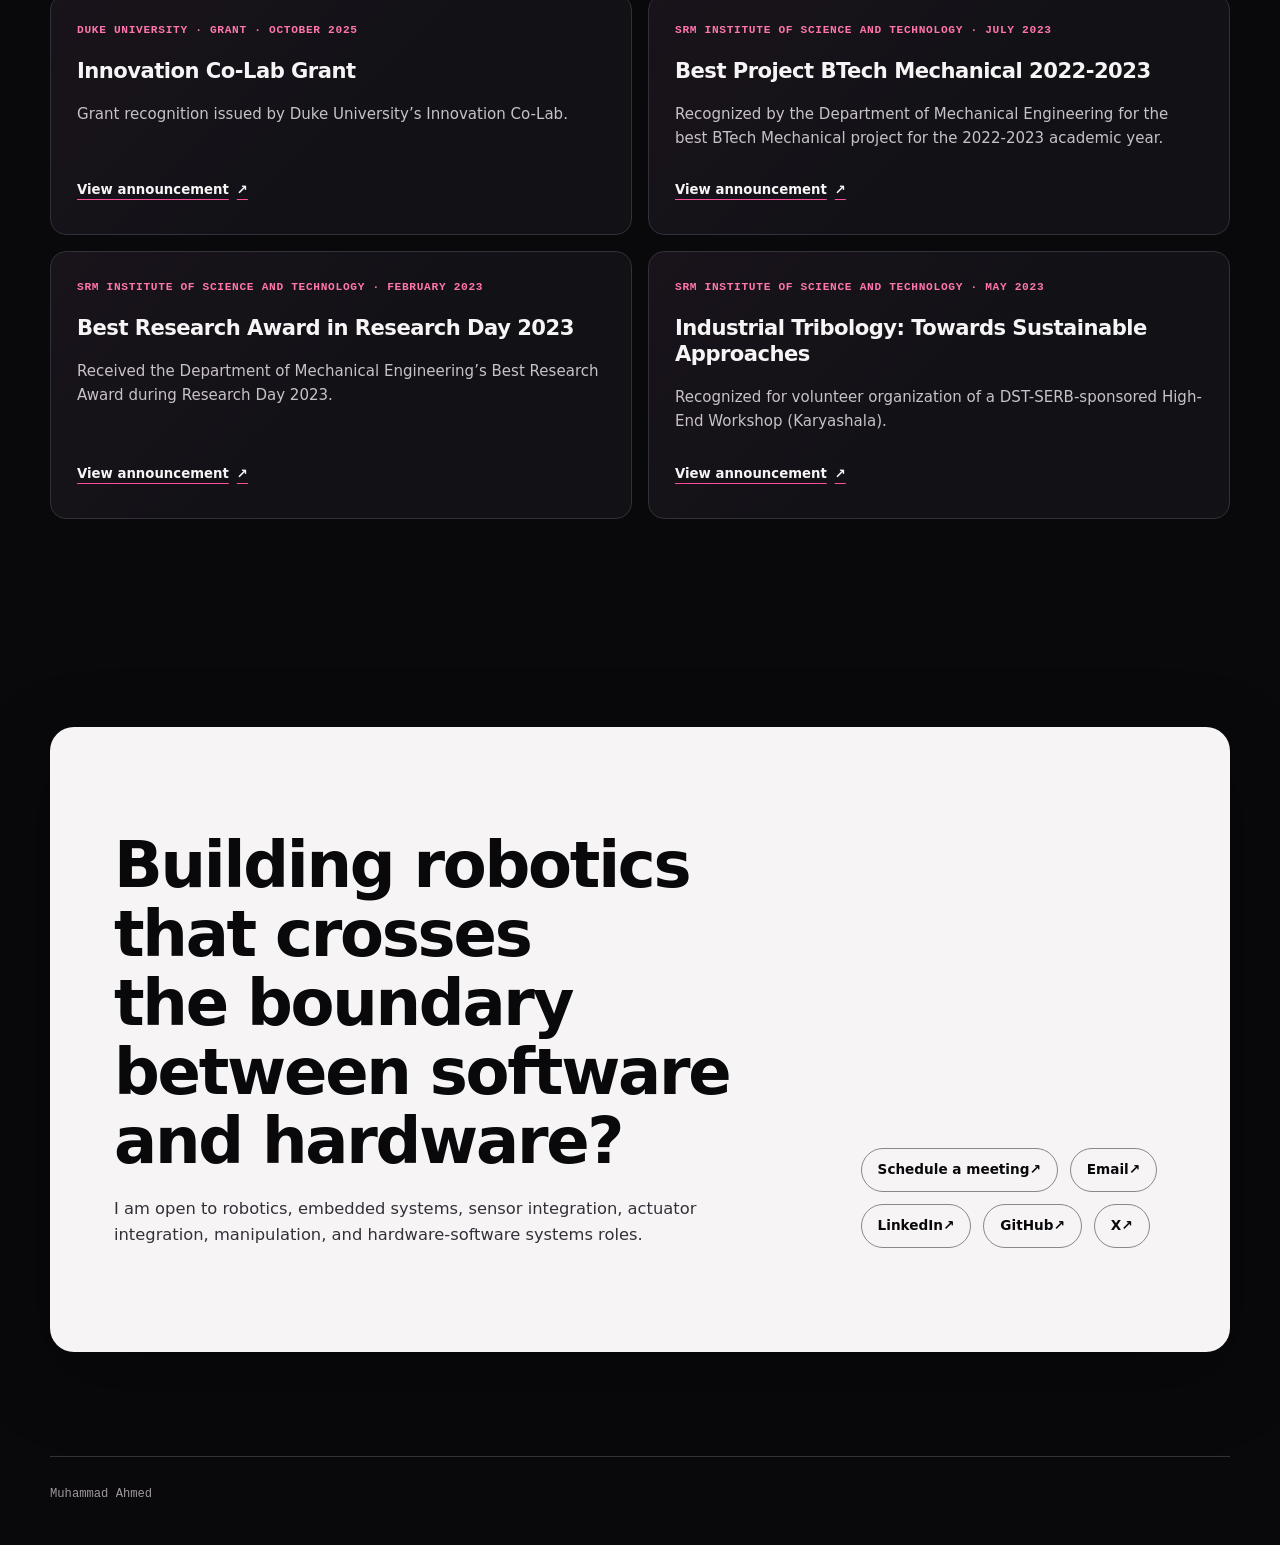
==== commit cbcce495: "Refresh portfolio stylesheet cache for agentic AI card" ====
--- a/index.html
+++ b/index.html
@@ -19,7 +19,7 @@
   <meta name="twitter:title" content="Muhammad Ahmed | Robotics and Embedded Systems Engineer">
   <meta name="twitter:description" content="Selected work in ROS 2, embedded sensing, and edge perception.">
   <meta name="twitter:image" content="https://ahmedshaikh77.github.io/Muhammad-Ahmed-Portfolio/assets/images/social-preview.png">
-  <link rel="stylesheet" href="assets/css/styles.css?v=20260905-2">
+  <link rel="stylesheet" href="assets/css/styles.css?v=20261003-1">
   <link rel="stylesheet" href="assets/css/effects.css?v=20260907-2">
   <script type="application/ld+json">
   {
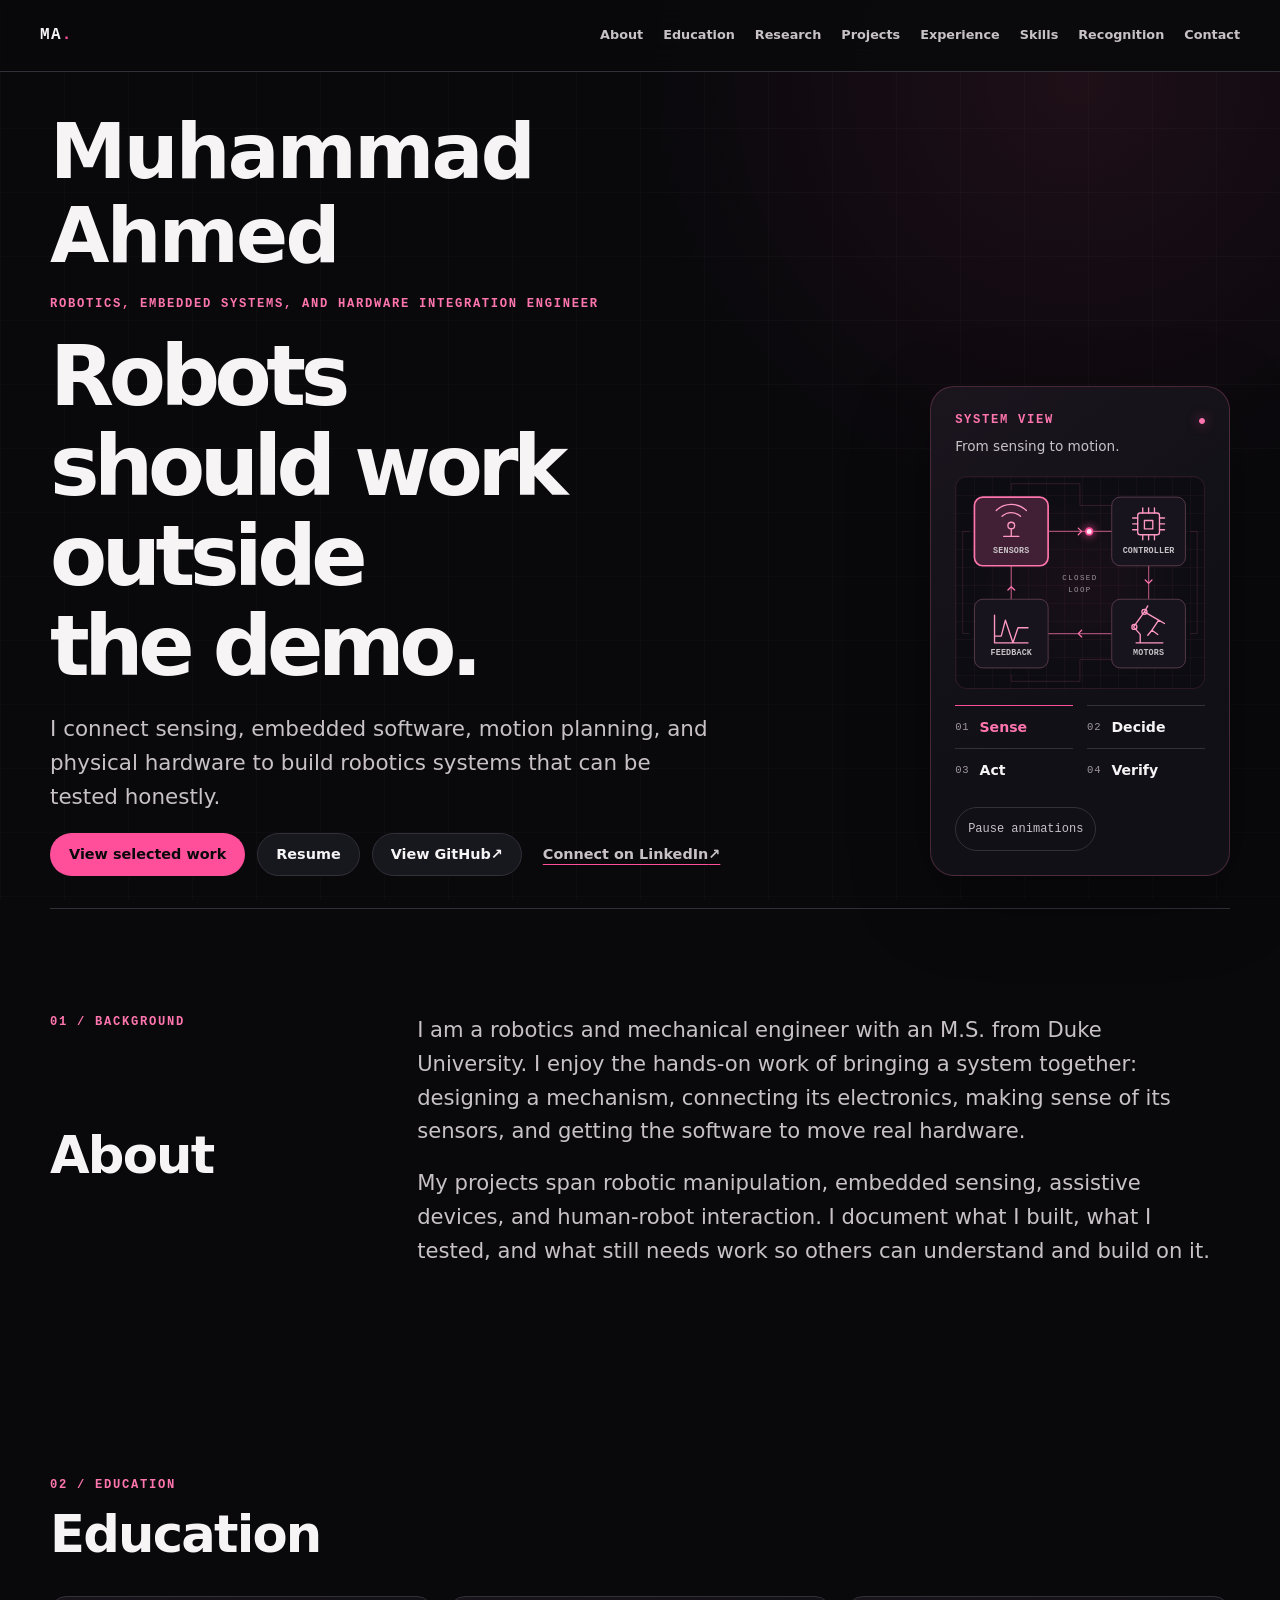
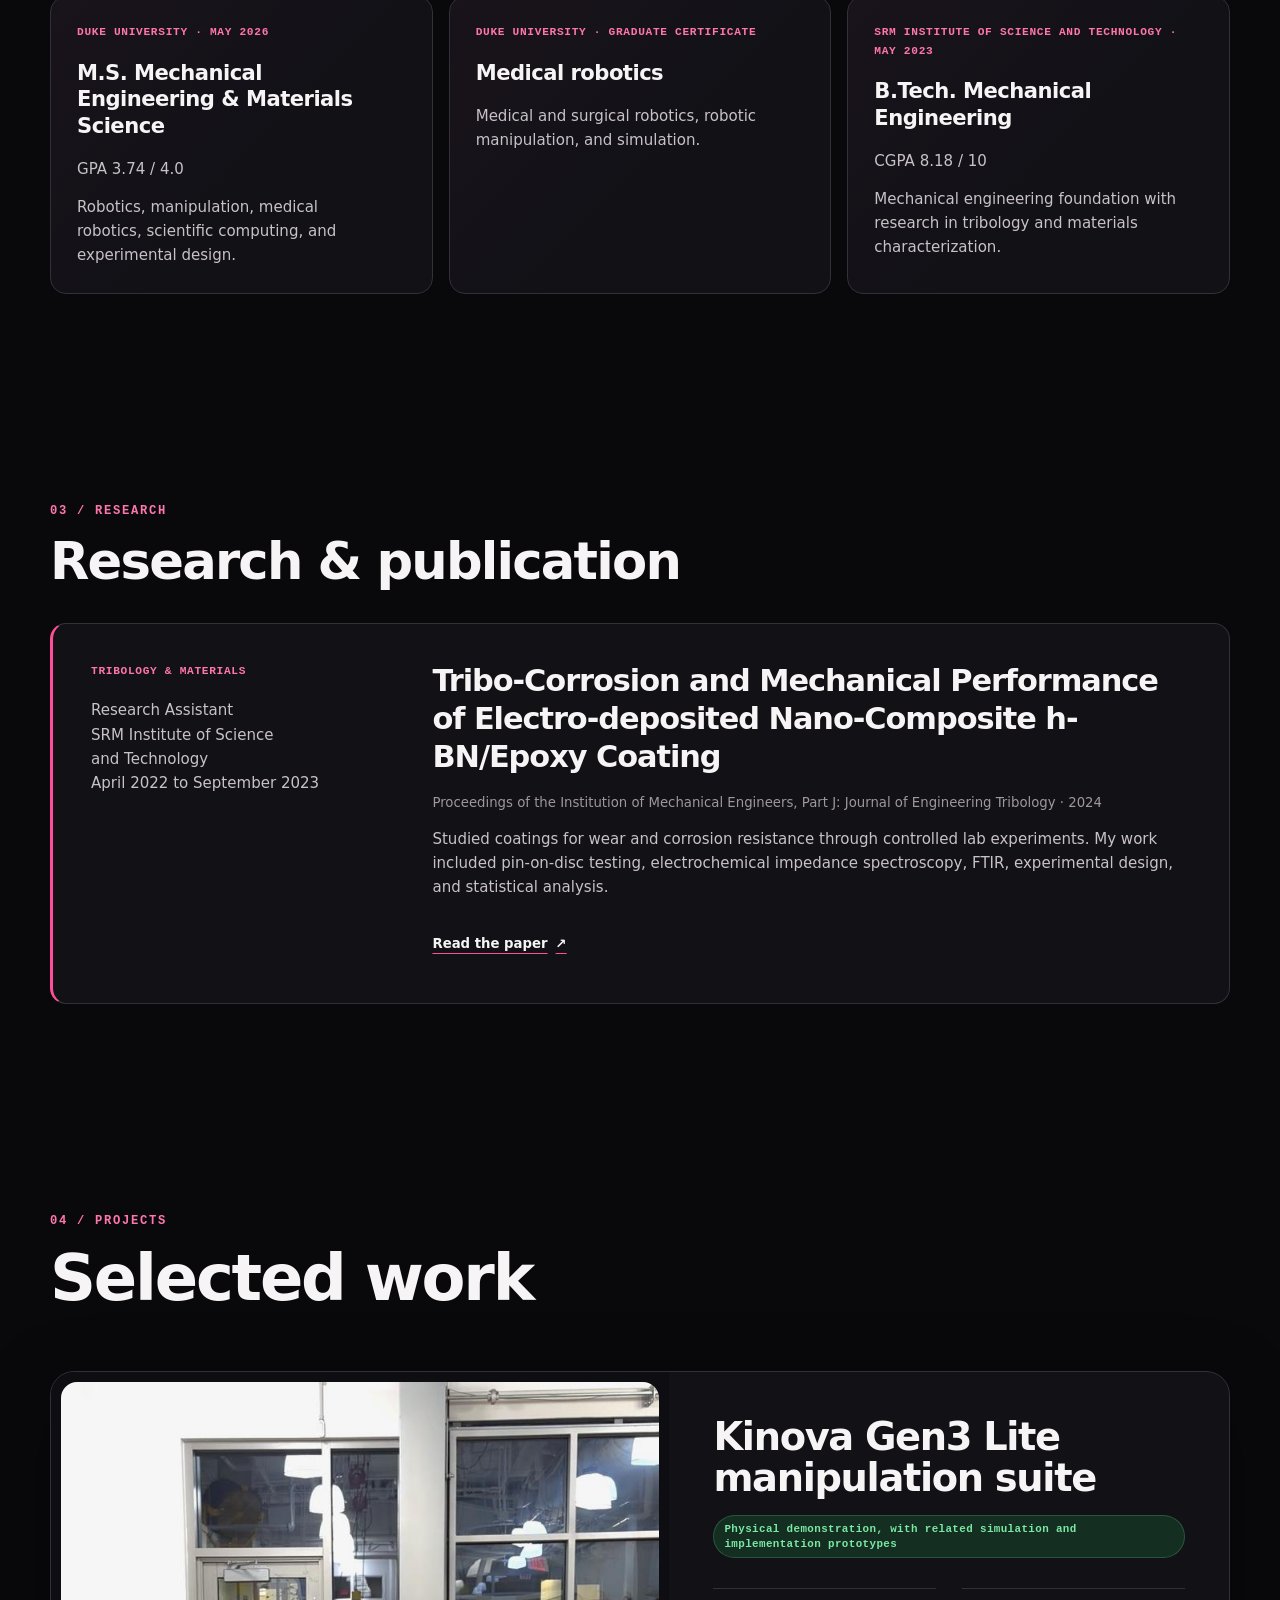
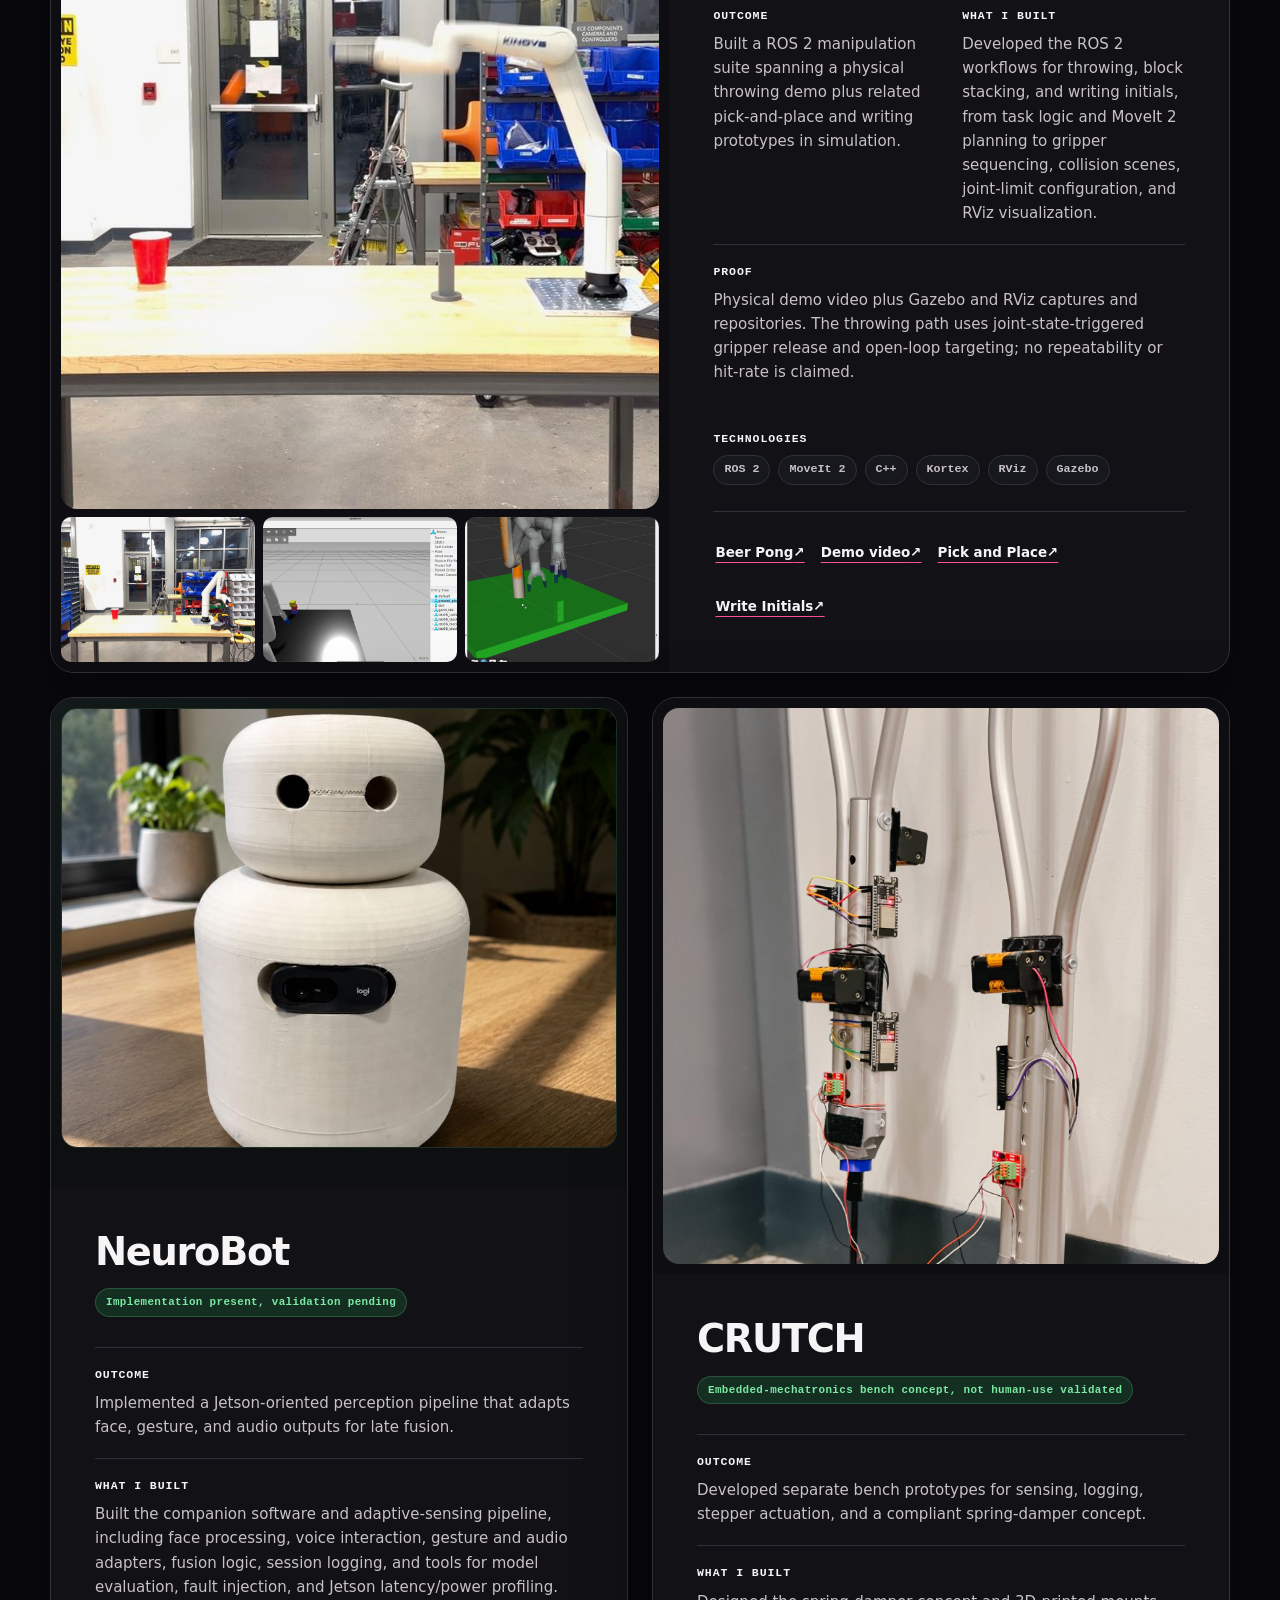
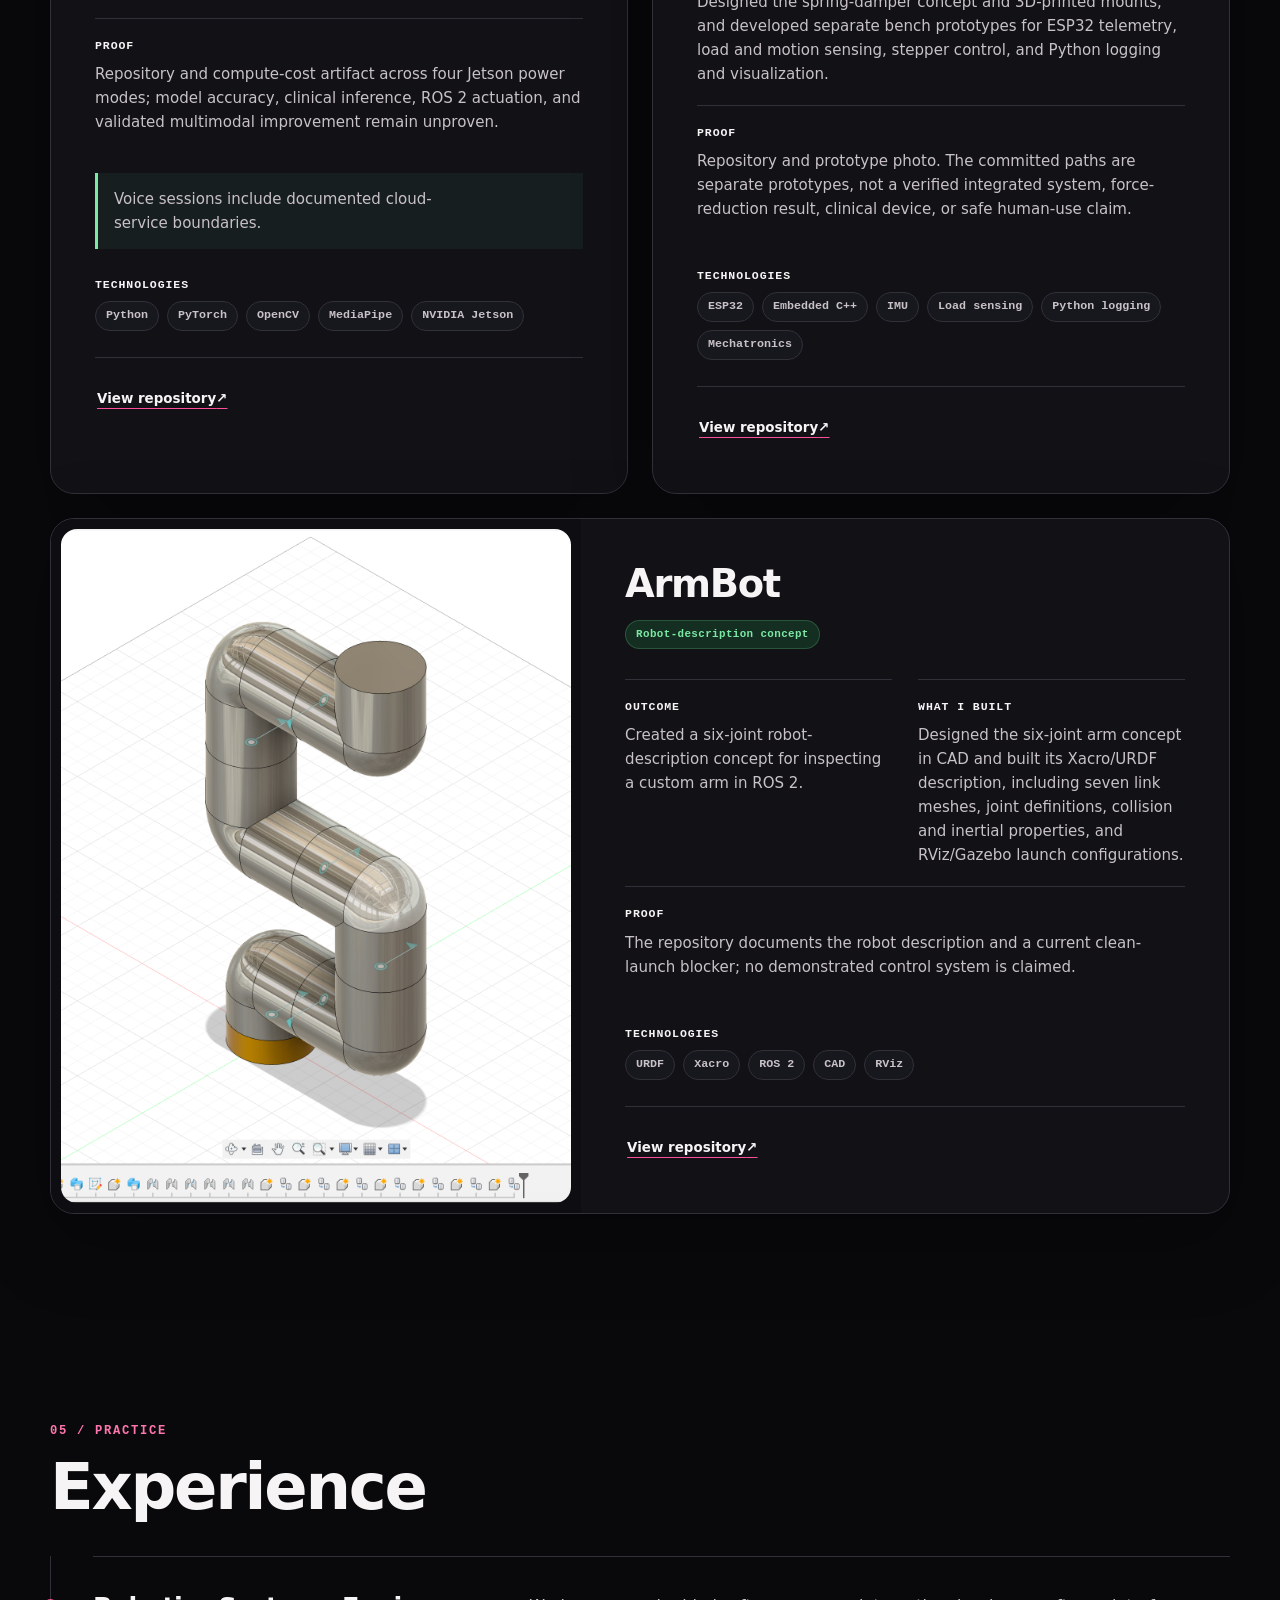
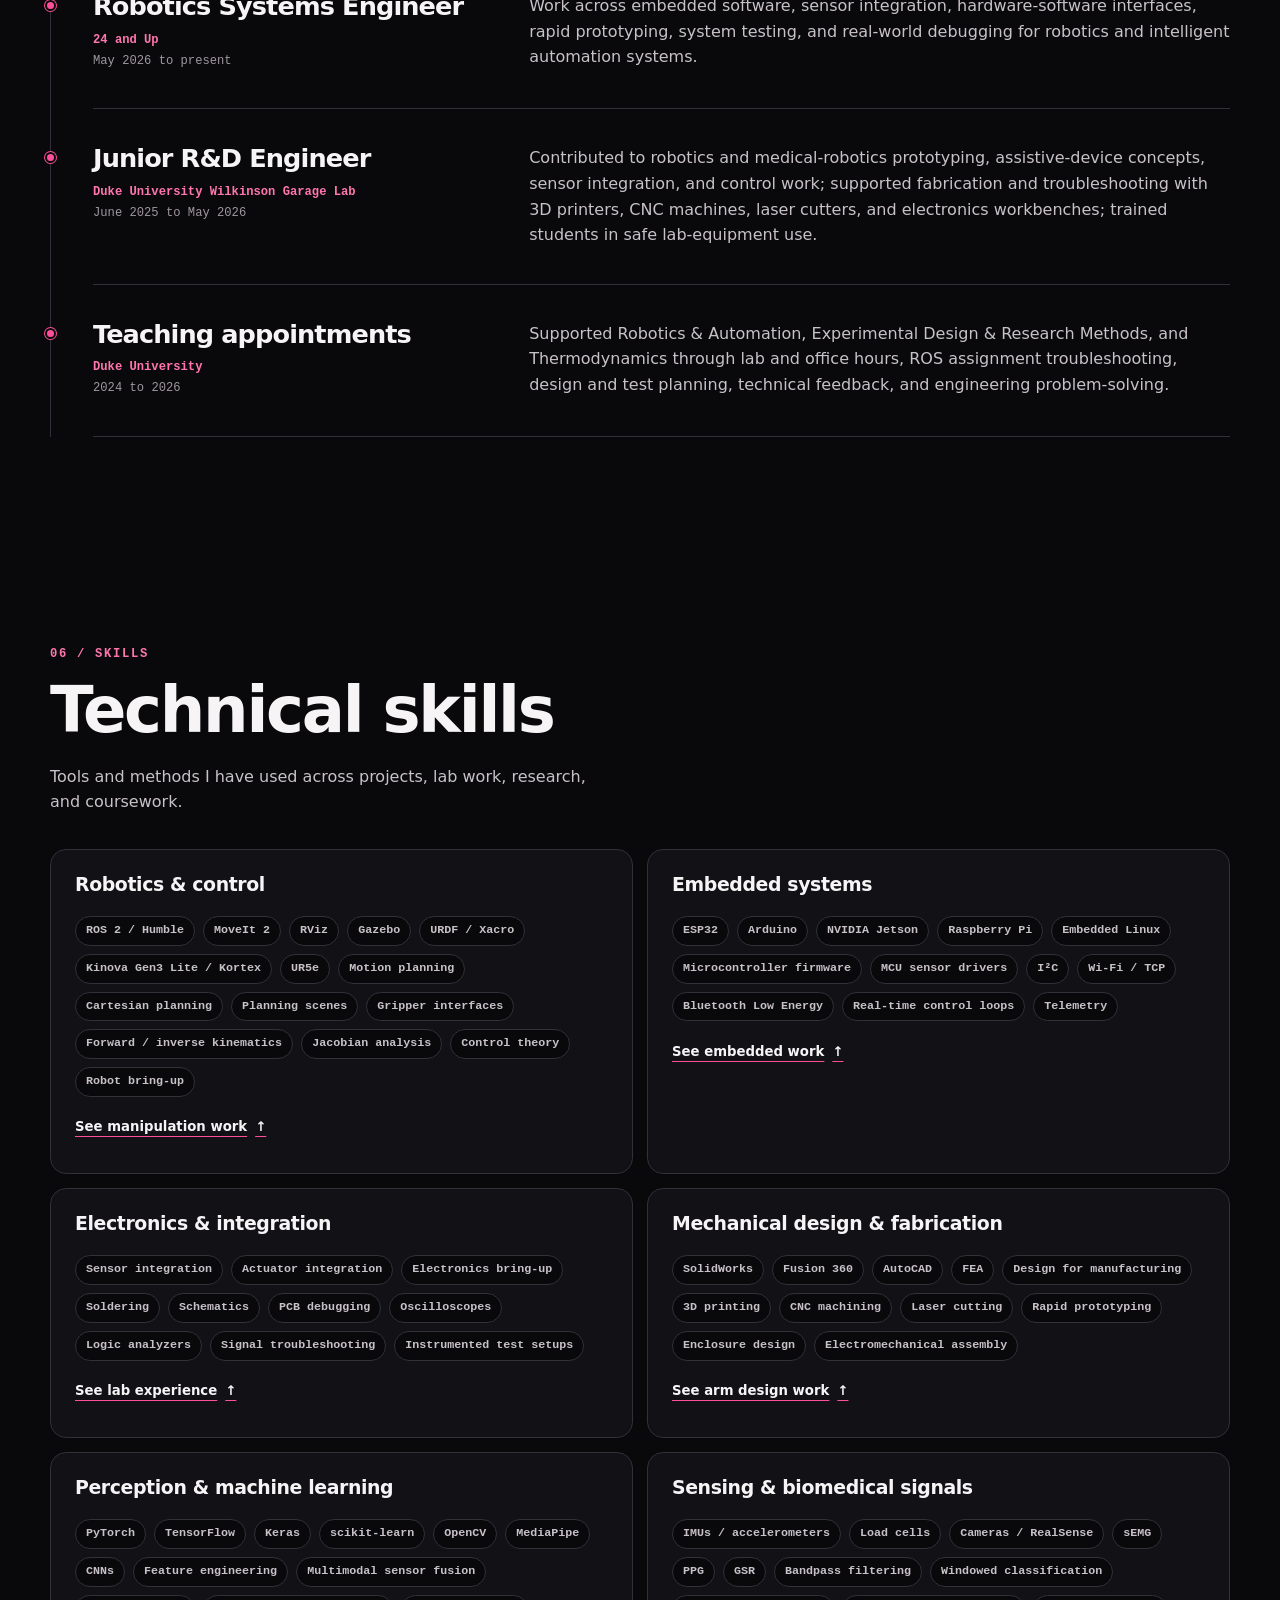
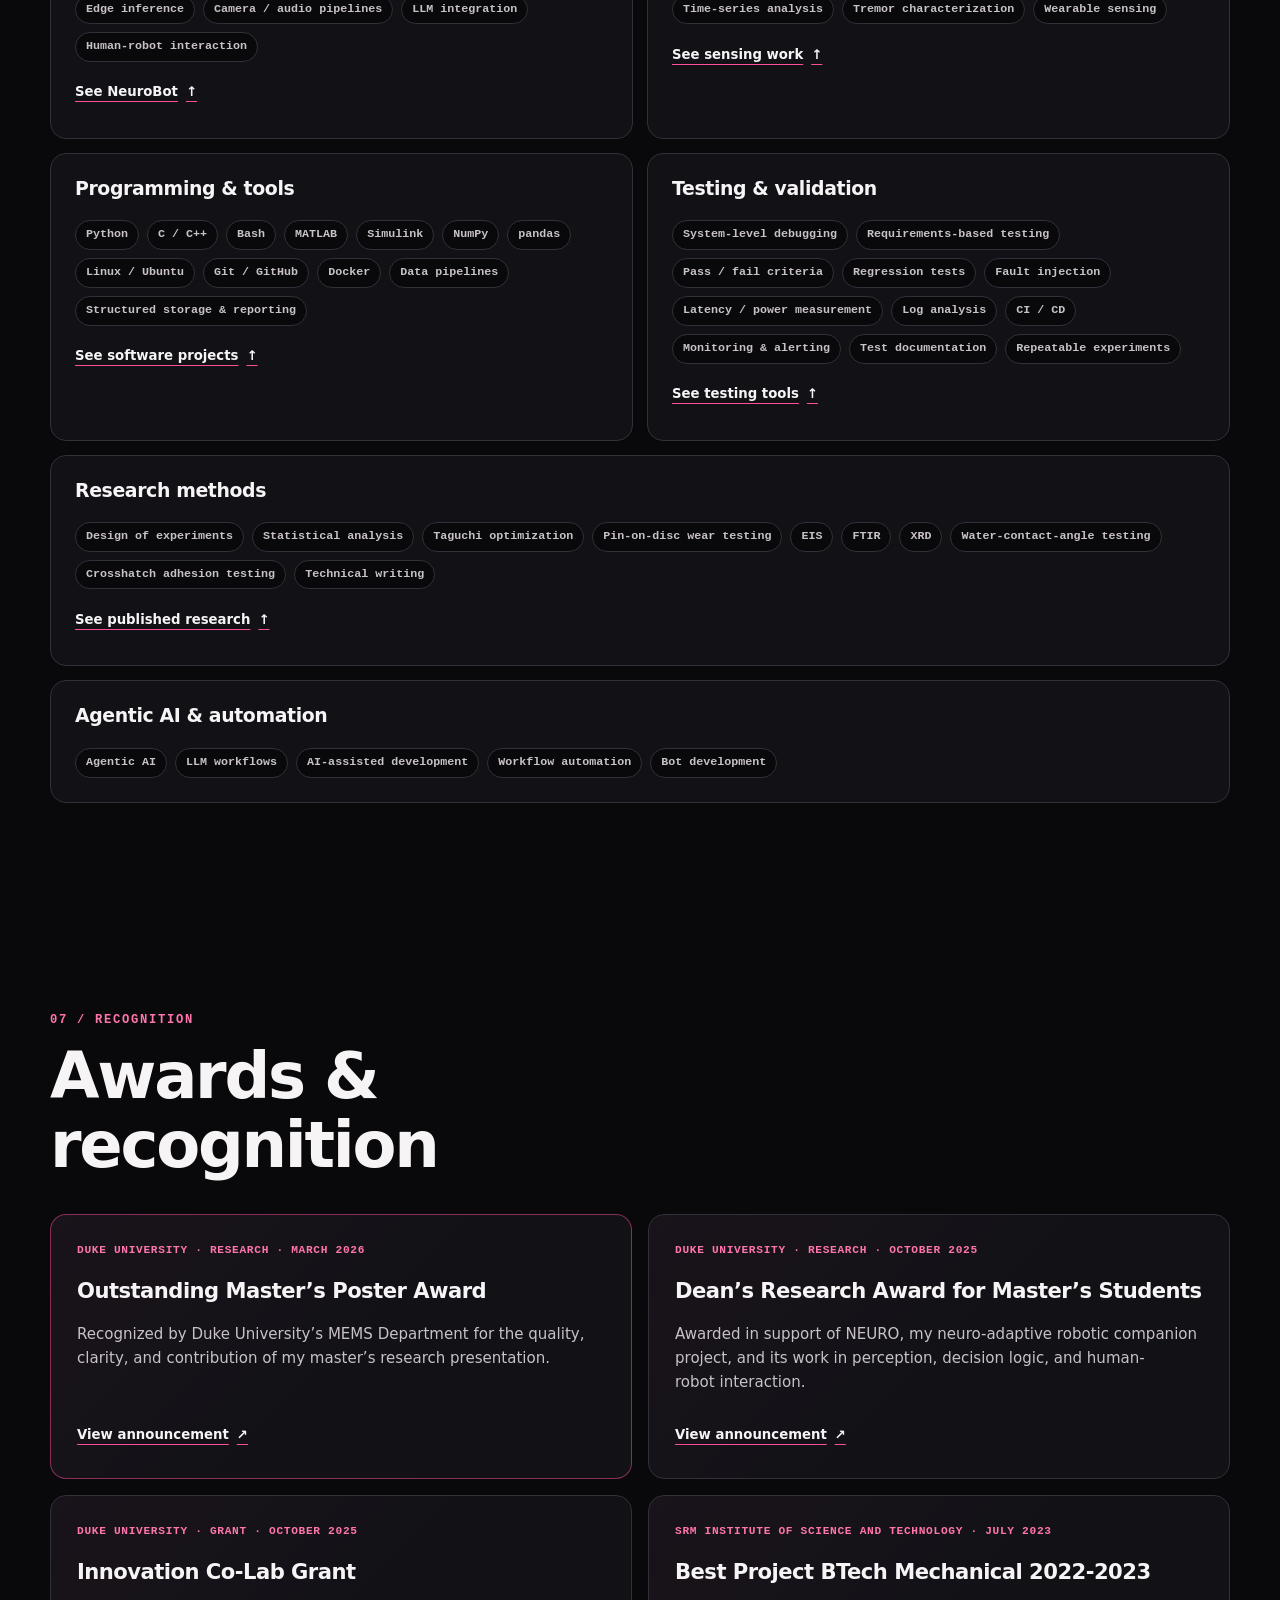
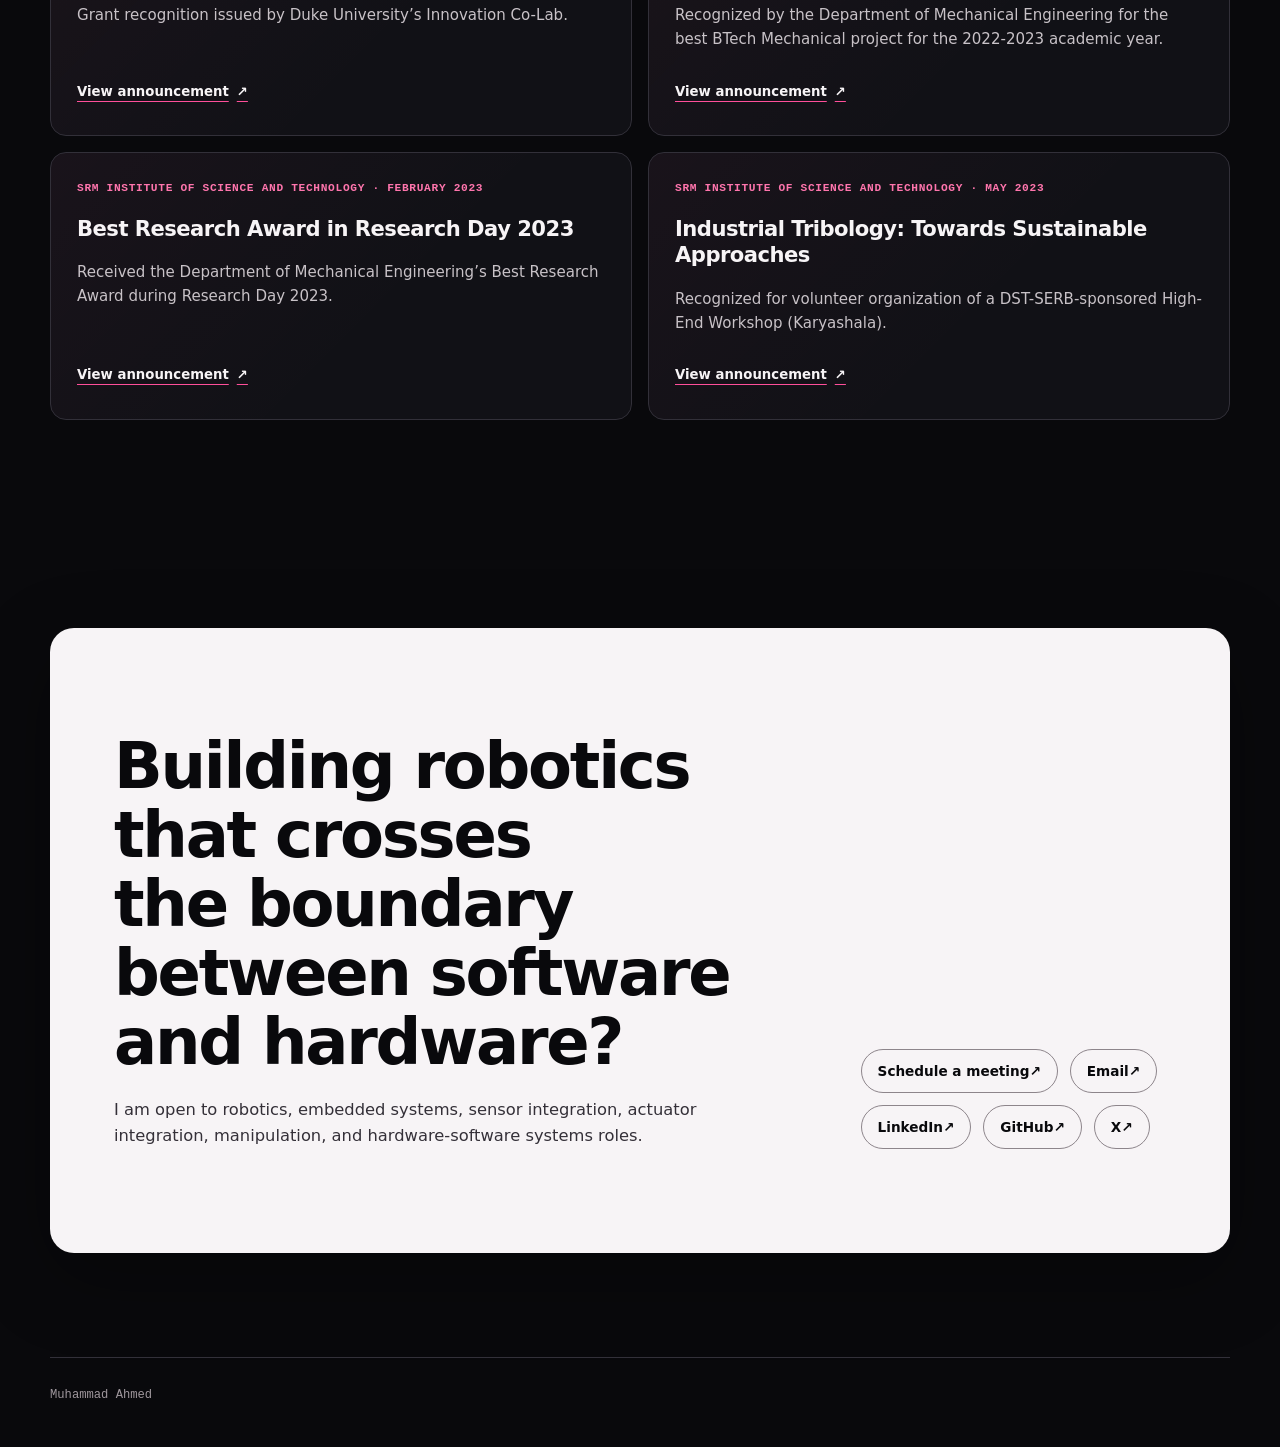
==== commit ce475cb9: "Match agentic AI card to concise skills format" ====
--- a/index.html
+++ b/index.html
@@ -280,9 +280,8 @@
         <section class="capability" aria-labelledby="capability-testing-title"><h3 id="capability-testing-title">Testing &amp; validation</h3><ul><li>System-level debugging</li><li>Requirements-based testing</li><li>Pass / fail criteria</li><li>Regression tests</li><li>Fault injection</li><li>Latency / power measurement</li><li>Log analysis</li><li>CI / CD</li><li>Monitoring &amp; alerting</li><li>Test documentation</li><li>Repeatable experiments</li></ul><a class="evidence-link" href="#project-neurobot">See testing tools <span aria-hidden="true">&#8593;</span></a></section>
         <section class="capability capability--research" aria-labelledby="capability-research-title"><h3 id="capability-research-title">Research methods</h3><ul><li>Design of experiments</li><li>Statistical analysis</li><li>Taguchi optimization</li><li>Pin-on-disc wear testing</li><li>EIS</li><li>FTIR</li><li>XRD</li><li>Water-contact-angle testing</li><li>Crosshatch adhesion testing</li><li>Technical writing</li></ul><a class="evidence-link" href="#research">See published research <span aria-hidden="true">&#8593;</span></a></section>
         <section class="capability capability--agentic" aria-labelledby="capability-agentic-title">
-          <h3 id="capability-agentic-title">Agentic AI &amp; Intelligent Automation</h3>
-          <p class="capability__summary">I apply agentic AI and LLM-powered workflows to automate email, scheduling, and multi-step tasks. I also build custom tools and bots through AI-assisted development, turning ideas into practical applications and repeatable workflows.</p>
-          <ul><li>Agentic AI</li><li>LLM Workflows</li><li>AI-Assisted Development</li><li>Workflow Automation</li><li>Bot Development</li></ul>
+          <h3 id="capability-agentic-title">Agentic AI &amp; automation</h3>
+          <ul><li>Agentic AI</li><li>LLM workflows</li><li>AI-assisted development</li><li>Workflow automation</li><li>Bot development</li></ul>
         </section>
       </div>
     </section>
